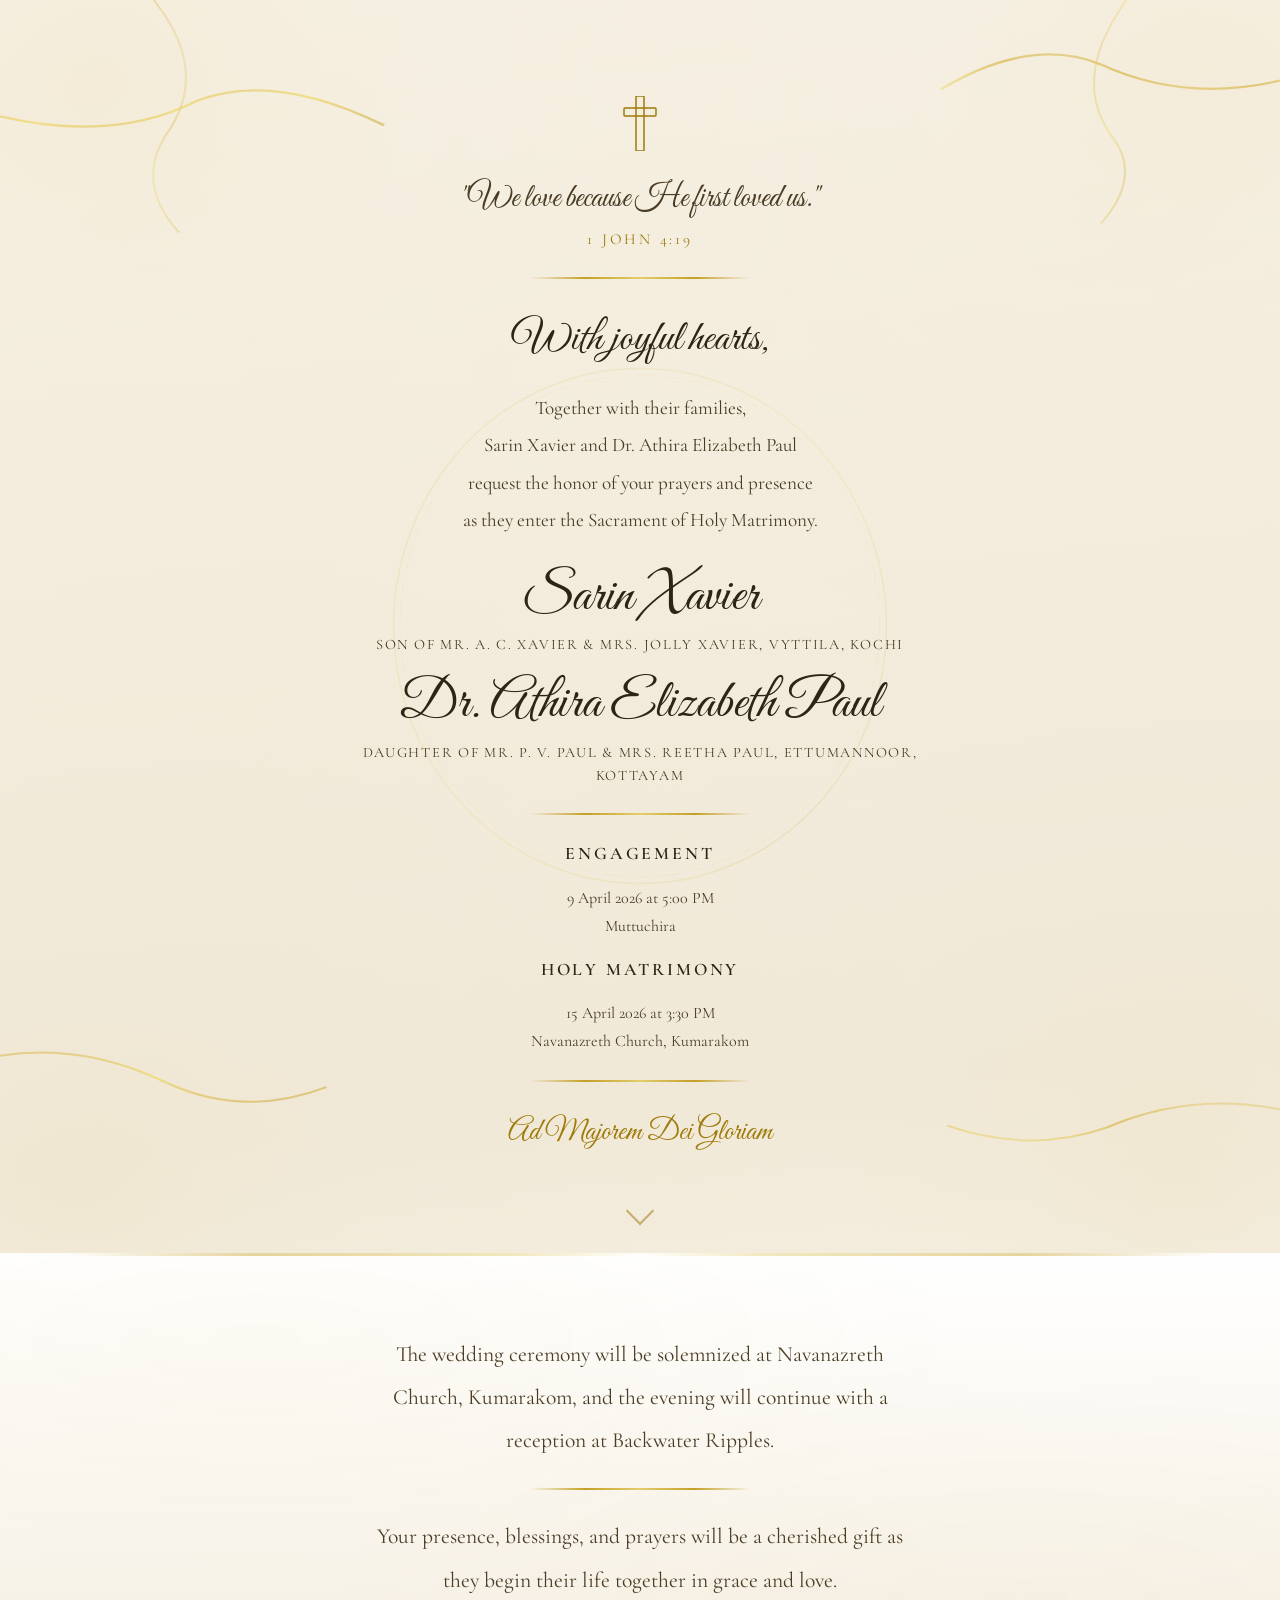
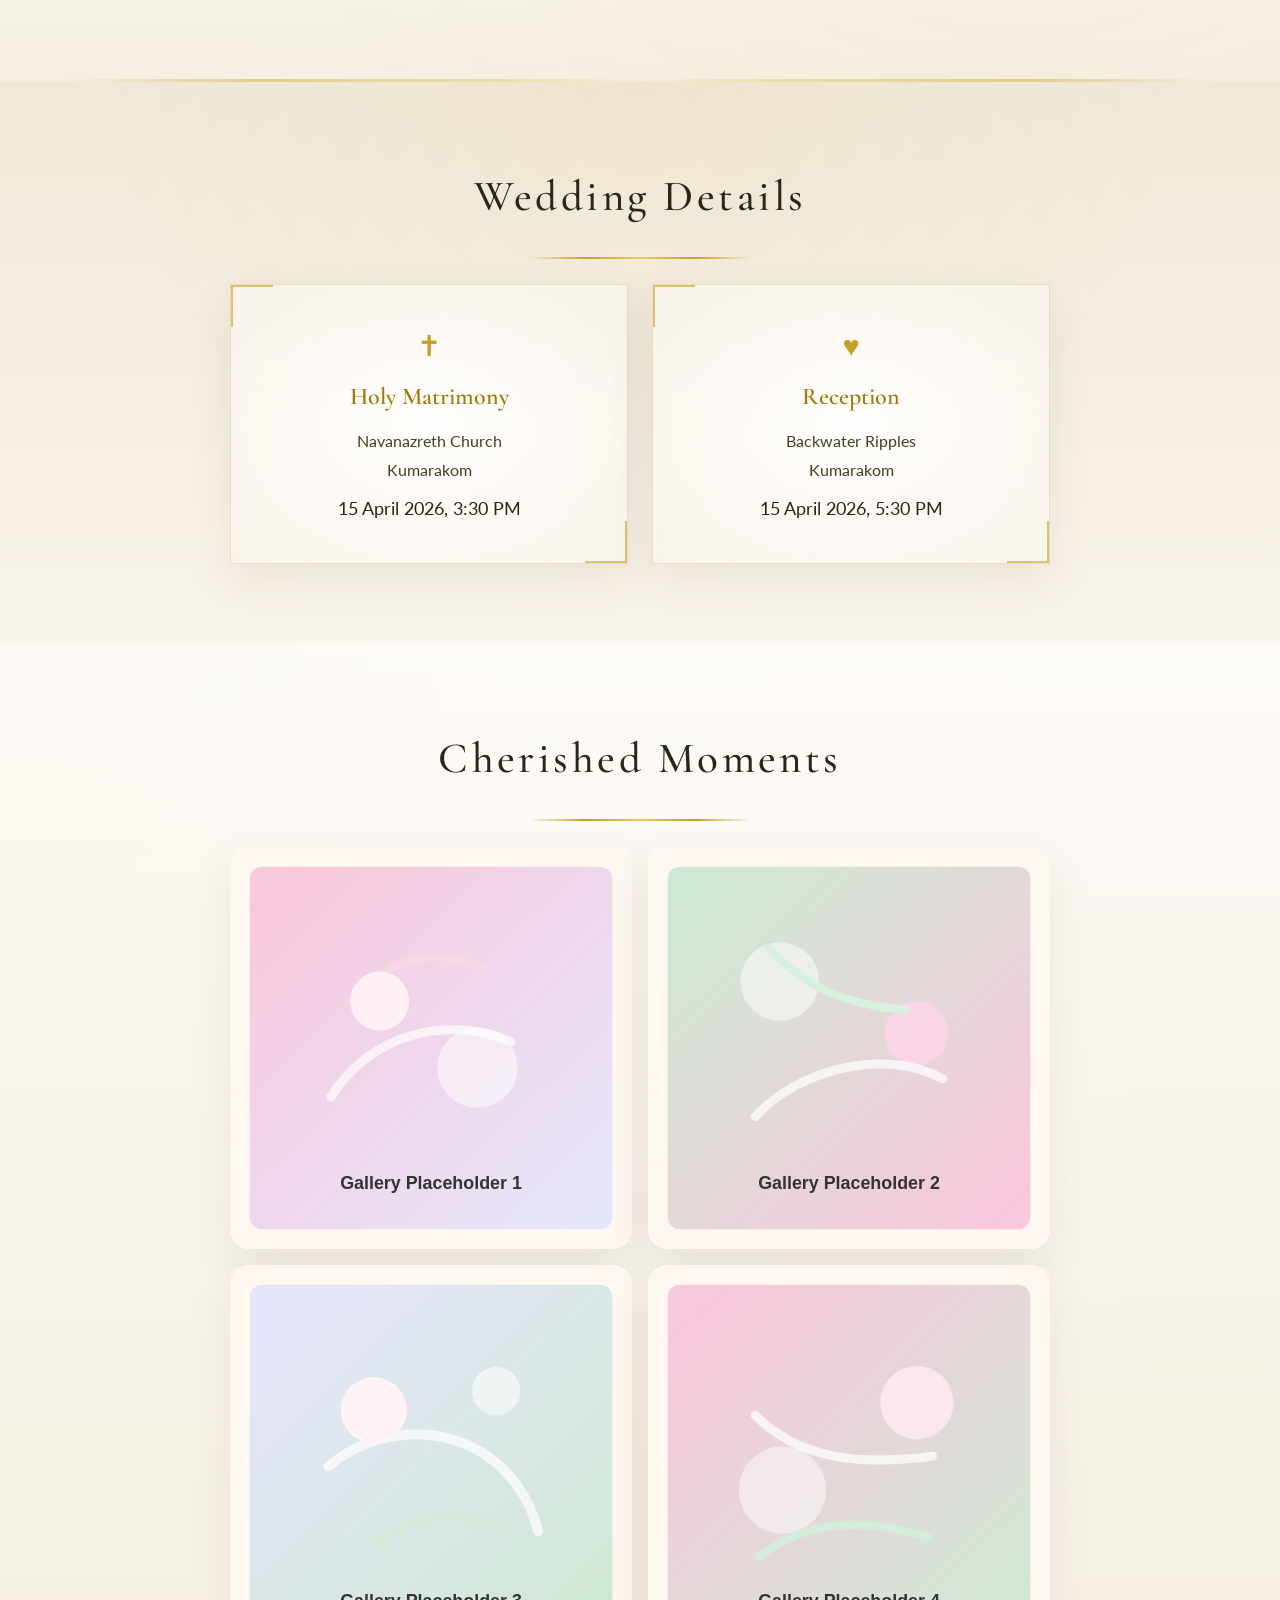
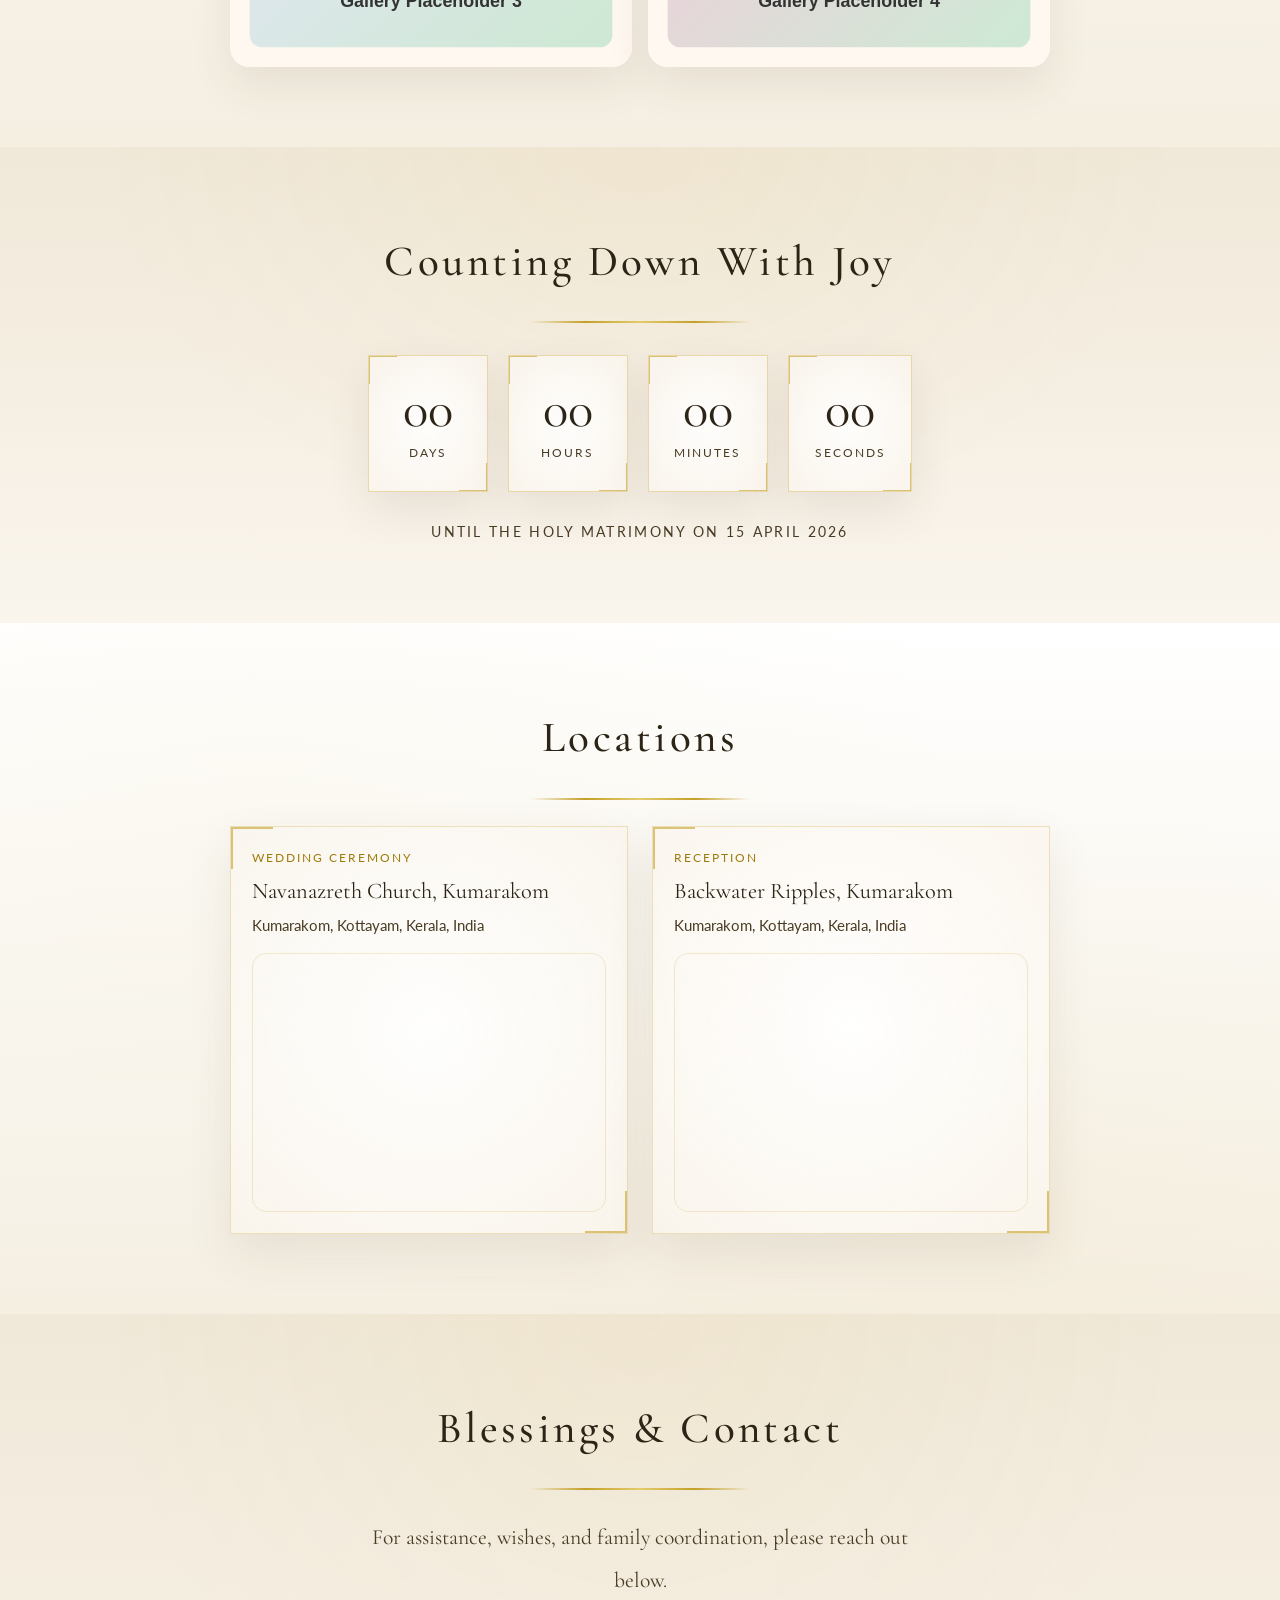
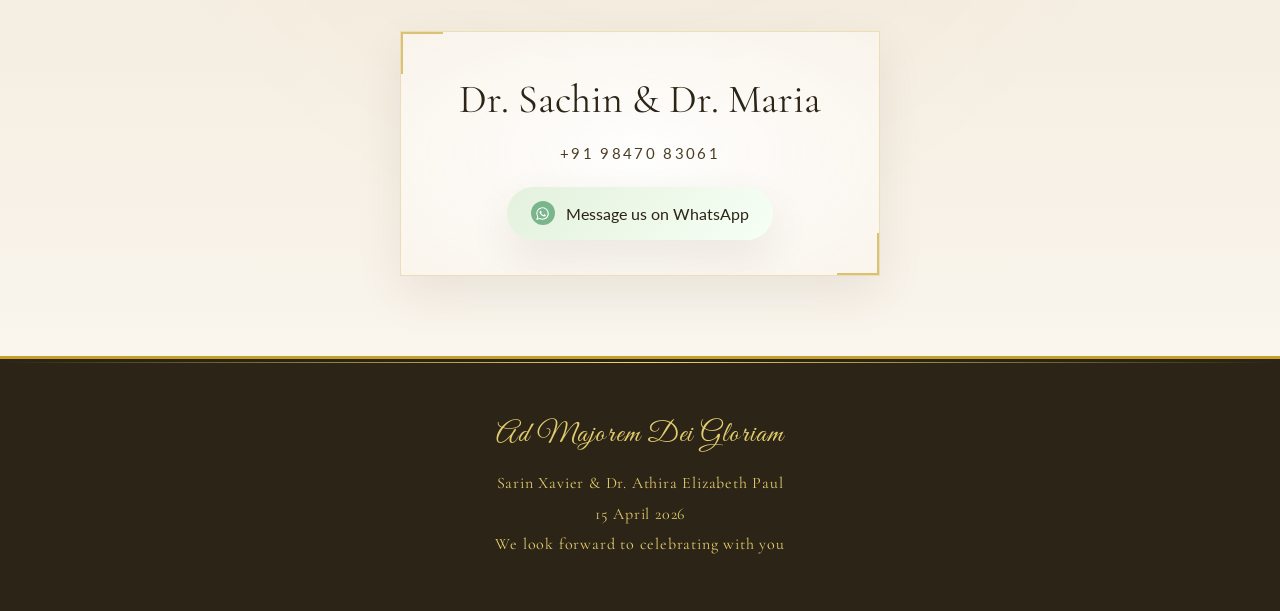
==== project/index.html @ f9cf4a7e "Refactor countdown functionality and remove scene transition logic - Updated countdown element refer" ====
<!DOCTYPE html>
<html lang="en">
  <head>
    <meta charset="UTF-8" />
    <meta name="viewport" content="width=device-width, initial-scale=1.0" />
    <meta
      name="description"
      content="Wedding invitation for Sarin Xavier and Dr. Athira Elizabeth Paul on 15 April 2026."
    />
    <title>Sarin & Athira | Wedding Invitation</title>
    <link rel="preconnect" href="https://fonts.googleapis.com" />
    <link rel="preconnect" href="https://fonts.gstatic.com" crossorigin />
    <link
      href="https://fonts.googleapis.com/css2?family=Cormorant+Garamond:wght@400;500;600;700&family=Great+Vibes&family=Lato:wght@300;400;700&display=swap"
      rel="stylesheet"
    />
    <link rel="stylesheet" href="styles.css" />
  </head>
  <body>
    <section class="hero">
      <div class="watercolor-patch top-left" aria-hidden="true"></div>
      <div class="watercolor-patch top-right" aria-hidden="true"></div>
      <div class="watercolor-patch bottom-left" aria-hidden="true"></div>
      <div class="watercolor-patch bottom-right" aria-hidden="true"></div>

      <div class="kintsugi-cracks" aria-hidden="true">
        <svg viewBox="0 0 1000 1400" preserveAspectRatio="none" xmlns="http://www.w3.org/2000/svg">
          <defs>
            <linearGradient id="goldGrad1" x1="0%" y1="0%" x2="100%" y2="100%">
              <stop offset="0%" stop-color="#d4af37" stop-opacity="0.55" />
              <stop offset="50%" stop-color="#f0d96b" stop-opacity="0.82" />
              <stop offset="100%" stop-color="#c5a028" stop-opacity="0.58" />
            </linearGradient>
            <linearGradient id="goldGrad2" x1="100%" y1="0%" x2="0%" y2="100%">
              <stop offset="0%" stop-color="#e2cc6e" stop-opacity="0.55" />
              <stop offset="50%" stop-color="#d4af37" stop-opacity="0.72" />
              <stop offset="100%" stop-color="#f0d96b" stop-opacity="0.54" />
            </linearGradient>
          </defs>
          <path
            class="shimmer-path"
            d="M 0 130 Q 90 160 155 112 Q 215 80 300 140"
            stroke="url(#goldGrad1)"
            stroke-width="2.5"
            fill="none"
          />
          <path
            d="M 1000 90 Q 925 115 860 72 Q 805 40 735 100"
            stroke="url(#goldGrad2)"
            stroke-width="2.5"
            fill="none"
          />
          <path
            class="shimmer-path"
            d="M 0 1180 Q 65 1165 130 1210 Q 190 1250 255 1215"
            stroke="url(#goldGrad1)"
            stroke-width="2.2"
            fill="none"
          />
          <path
            d="M 1000 1240 Q 930 1220 865 1260 Q 805 1290 740 1258"
            stroke="url(#goldGrad2)"
            stroke-width="2.2"
            fill="none"
          />
          <path
            d="M 120 0 Q 165 80 130 150 Q 105 205 140 260"
            stroke="url(#goldGrad2)"
            stroke-width="1.7"
            fill="none"
            opacity="0.55"
          />
          <path
            d="M 880 0 Q 835 90 870 155 Q 892 198 860 250"
            stroke="url(#goldGrad1)"
            stroke-width="1.7"
            fill="none"
            opacity="0.55"
          />
        </svg>
      </div>

      <div class="gold-wreath" aria-hidden="true">
        <svg viewBox="0 0 500 500" xmlns="http://www.w3.org/2000/svg">
          <defs>
            <linearGradient id="wreathGold" x1="0%" y1="0%" x2="100%" y2="100%">
              <stop offset="0%" stop-color="#d4af37" stop-opacity="0.8" />
              <stop offset="50%" stop-color="#f0d96b" stop-opacity="1" />
              <stop offset="100%" stop-color="#c5a028" stop-opacity="0.82" />
            </linearGradient>
          </defs>
          <ellipse cx="250" cy="250" rx="220" ry="230" stroke="url(#wreathGold)" stroke-width="1.5" fill="none" opacity="0.48" />
          <ellipse
            cx="250"
            cy="250"
            rx="214"
            ry="224"
            stroke="url(#wreathGold)"
            stroke-width="0.8"
            fill="none"
            opacity="0.3"
            stroke-dasharray="8 12 20 8"
          />
        </svg>
      </div>

      <div class="hero-content">
        <div class="cross-icon" aria-hidden="true">
          <svg viewBox="0 0 40 55" xmlns="http://www.w3.org/2000/svg">
            <rect x="16" y="0" width="8" height="55" rx="1" fill="none" stroke="currentColor" stroke-width="1.5" />
            <rect x="4" y="12" width="32" height="8" rx="1" fill="none" stroke="currentColor" stroke-width="1.5" />
          </svg>
        </div>

        <p class="verse">"We love because He first loved us."</p>
        <p class="verse-ref">1 John 4:19</p>

        <div class="hero-ornament"></div>

        <p class="salutation">With joyful hearts,</p>

        <p class="invite-text">
          Together with their families,<br />
          Sarin Xavier and Dr. Athira Elizabeth Paul<br />
          request the honor of your prayers and presence<br />
          as they enter the Sacrament of Holy Matrimony.
        </p>

        <div class="couple-section">
          <p class="couple-names">Sarin Xavier</p>
          <p class="couple-parents">Son of Mr. A. C. Xavier &amp; Mrs. Jolly Xavier, Vyttila, Kochi</p>
          <p class="couple-names">Dr. Athira Elizabeth Paul</p>
          <p class="couple-parents">Daughter of Mr. P. V. Paul &amp; Mrs. Reetha Paul, Ettumannoor, Kottayam</p>
        </div>

        <div class="hero-ornament"></div>

        <div class="event-details-inline">
          <p class="event-label">Engagement</p>
          <p class="event-info">9 April 2026 at 5:00 PM</p>
          <p class="event-info">Muttuchira</p>

          <p class="event-label">Holy Matrimony</p>
          <p class="event-info">15 April 2026 at 3:30 PM</p>
          <p class="event-info">Navanazreth Church, Kumarakom</p>
        </div>

        <div class="hero-ornament"></div>

        <p class="latin-phrase">Ad Majorem Dei Gloriam</p>
      </div>

      <div class="scroll-indicator" aria-hidden="true">
        <span></span>
      </div>
    </section>

    <section class="message">
      <div class="container">
        <p class="message-text">
          The wedding ceremony will be solemnized at Navanazreth Church, Kumarakom,
          and the evening will continue with a reception at Backwater Ripples.
        </p>
        <div class="section-divider"></div>
        <p class="message-text">
          Your presence, blessings, and prayers will be a cherished gift
          as they begin their life together in grace and love.
        </p>
      </div>
    </section>

    <section class="details">
      <div class="container">
        <h2 class="section-title">Wedding Details</h2>
        <div class="section-divider"></div>
        <div class="details-grid">
          <article class="detail-card">
            <div class="icon" aria-hidden="true">✝</div>
            <h3>Holy Matrimony</h3>
            <p>Navanazreth Church</p>
            <p>Kumarakom</p>
            <p class="time">15 April 2026, 3:30 PM</p>
          </article>
          <article class="detail-card">
            <div class="icon" aria-hidden="true">♥</div>
            <h3>Reception</h3>
            <p>Backwater Ripples</p>
            <p>Kumarakom</p>
            <p class="time">15 April 2026, 5:30 PM</p>
          </article>
        </div>
      </div>
    </section>

    <section class="gallery-section">
      <div class="container">
        <h2 class="section-title">Cherished Moments</h2>
        <div class="section-divider"></div>
        <div class="gallery-grid">
          <button type="button" class="gallery-item" data-full="images/gallery-1.svg" aria-label="Open gallery image 1">
            <img src="images/gallery-1.svg" alt="Decorative placeholder image for the couple gallery" loading="lazy" />
          </button>
          <button type="button" class="gallery-item" data-full="images/gallery-2.svg" aria-label="Open gallery image 2">
            <img src="images/gallery-2.svg" alt="Decorative placeholder image for the wedding gallery" loading="lazy" />
          </button>
          <button type="button" class="gallery-item" data-full="images/gallery-3.svg" aria-label="Open gallery image 3">
            <img src="images/gallery-3.svg" alt="Decorative placeholder image for engagement memories" loading="lazy" />
          </button>
          <button type="button" class="gallery-item" data-full="images/gallery-4.svg" aria-label="Open gallery image 4">
            <img src="images/gallery-4.svg" alt="Decorative placeholder image for celebration portraits" loading="lazy" />
          </button>
        </div>
      </div>
    </section>

    <section class="countdown-section">
      <div class="container">
        <h2 class="section-title">Counting Down With Joy</h2>
        <div class="section-divider"></div>
        <div class="countdown-wrapper" aria-live="polite">
          <div class="countdown-block">
            <div class="countdown-number" id="cd-days">00</div>
            <div class="countdown-label">Days</div>
          </div>
          <div class="countdown-block">
            <div class="countdown-number" id="cd-hours">00</div>
            <div class="countdown-label">Hours</div>
          </div>
          <div class="countdown-block">
            <div class="countdown-number" id="cd-minutes">00</div>
            <div class="countdown-label">Minutes</div>
          </div>
          <div class="countdown-block">
            <div class="countdown-number" id="cd-seconds">00</div>
            <div class="countdown-label">Seconds</div>
          </div>
        </div>
        <p class="countdown-event-label">Until the Holy Matrimony on 15 April 2026</p>
      </div>
    </section>

    <section class="location">
      <div class="container">
        <h2 class="section-title">Locations</h2>
        <div class="section-divider"></div>

        <div class="location-grid">
          <article class="location-card">
            <p class="location-kicker">Wedding Ceremony</p>
            <p class="location-venue">Navanazreth Church, Kumarakom</p>
            <p class="location-address">Kumarakom, Kottayam, Kerala, India</p>
            <div class="map-frame">
              <iframe
                title="Map showing Navanazreth Church, Kumarakom"
                src="https://www.google.com/maps?q=Navanazreth%20Church%2C%20Kumarakom&z=15&output=embed"
                loading="lazy"
                referrerpolicy="no-referrer-when-downgrade"
              ></iframe>
            </div>
          </article>

          <article class="location-card">
            <p class="location-kicker">Reception</p>
            <p class="location-venue">Backwater Ripples, Kumarakom</p>
            <p class="location-address">Kumarakom, Kottayam, Kerala, India</p>
            <div class="map-frame">
              <iframe
                title="Map showing Backwater Ripples, Kumarakom"
                src="https://www.google.com/maps?q=Backwater%20Ripples%2C%20Kumarakom&z=15&output=embed"
                loading="lazy"
                referrerpolicy="no-referrer-when-downgrade"
              ></iframe>
            </div>
          </article>
        </div>
      </div>
    </section>

    <section class="footer-message">
      <div class="container">
        <h2 class="section-title">Blessings &amp; Contact</h2>
        <div class="section-divider"></div>
        <p class="message-text footer-blessing">
          For assistance, wishes, and family coordination, please reach out below.
        </p>
        <div class="contact-panel">
          <p class="contact-name">Dr. Sachin &amp; Dr. Maria</p>
          <a class="contact-phone" href="tel:+919847083061">+91 98470 83061</a>
          <a class="button button-whatsapp" href="https://wa.me/919847083061" target="_blank" rel="noreferrer">
            <span class="whatsapp-icon" aria-hidden="true">
              <svg viewBox="0 0 24 24" role="img" aria-hidden="true">
                <path
                  d="M19.05 4.94A9.86 9.86 0 0 0 12.02 2C6.58 2 2.16 6.42 2.16 11.86c0 1.74.45 3.43 1.31 4.93L2 22l5.38-1.41a9.82 9.82 0 0 0 4.64 1.18h.01c5.44 0 9.86-4.42 9.86-9.86a9.8 9.8 0 0 0-2.84-6.97Zm-7.03 15.15h-.01a8.12 8.12 0 0 1-4.14-1.14l-.3-.18-3.19.84.85-3.11-.2-.32a8.11 8.11 0 0 1-1.26-4.32c0-4.49 3.65-8.14 8.14-8.14 2.17 0 4.21.84 5.74 2.39a8.07 8.07 0 0 1 2.38 5.76c0 4.48-3.66 8.13-8.13 8.13Zm4.46-6.1c-.24-.12-1.43-.7-1.65-.78-.22-.08-.38-.12-.54.12-.16.24-.62.78-.77.94-.14.16-.28.18-.52.06-.24-.12-1.01-.37-1.92-1.19-.71-.63-1.19-1.41-1.33-1.65-.14-.24-.02-.37.1-.49.1-.1.24-.28.36-.42.12-.14.16-.24.24-.4.08-.16.04-.3-.02-.42-.06-.12-.54-1.31-.74-1.8-.2-.47-.4-.41-.54-.42h-.46c-.16 0-.42.06-.64.3-.22.24-.84.82-.84 2s.86 2.31.98 2.47c.12.16 1.68 2.56 4.07 3.59.57.25 1.02.4 1.37.51.57.18 1.09.15 1.5.09.46-.07 1.43-.58 1.63-1.14.2-.56.2-1.04.14-1.14-.06-.1-.22-.16-.46-.28Z"
                  fill="currentColor"
                ></path>
              </svg>
            </span>
            Message us on WhatsApp
          </a>
        </div>
      </div>
    </section>

    <footer>
      <p class="latin">Ad Majorem Dei Gloriam</p>
      <p>Sarin Xavier &amp; Dr. Athira Elizabeth Paul</p>
      <p>15 April 2026</p>
      <p>We look forward to celebrating with you</p>
    </footer>

    <div class="lightbox" id="lightbox" aria-hidden="true" aria-modal="true" role="dialog" aria-label="Photo gallery lightbox">
      <button type="button" class="lightbox-close" id="lightboxClose" aria-label="Close gallery">&times;</button>
      <img class="lightbox-image" id="lightboxImage" src="" alt="" />
    </div>

    <script src="script.js"></script>
  </body>
</html>
---- project/styles.css ----
:root {
  --gold: #c5a028;
  --gold-light: #e2cc6e;
  --gold-bright: #d4af37;
  --gold-dark: #9e7b0a;
  --gold-shimmer: #f0d96b;
  --cream: #faf5ed;
  --cream-dark: #f0e8d8;
  --parchment: #f5efe2;
  --parchment-deep: #ece0c7;
  --dark: #2c2416;
  --dark-brown: #4a3c24;
  --surface: rgba(255, 251, 244, 0.74);
  --shadow: 0 28px 70px rgba(74, 60, 36, 0.12);
  --shadow-card: 0 18px 44px rgba(74, 60, 36, 0.09);
  --radius-lg: 28px;
  --radius-md: 20px;
  --container: 820px;
}

*,
*::before,
*::after {
  box-sizing: border-box;
}

html {
  scroll-behavior: smooth;
}

body {
  margin: 0;
  font-family: "Lato", sans-serif;
  line-height: 1.6;
  color: var(--dark);
  background:
    radial-gradient(ellipse at top left, rgba(212, 175, 55, 0.06), transparent 40%),
    radial-gradient(ellipse at bottom right, rgba(212, 175, 55, 0.05), transparent 40%),
    linear-gradient(180deg, #fbf7f0 0%, var(--cream) 18%, var(--parchment) 100%);
}

body.lightbox-open {
  overflow: hidden;
}

a,
button {
  color: inherit;
}

a {
  text-decoration: none;
}

button,
input,
textarea,
select {
  font: inherit;
}

button {
  padding: 0;
  border: 0;
  background: none;
  cursor: pointer;
}

img {
  display: block;
  max-width: 100%;
}

h1,
h2,
h3,
h4,
.section-title,
.countdown-number,
.location-venue,
.contact-name,
footer p {
  font-family: "Cormorant Garamond", serif;
}

.verse,
.salutation,
.couple-names,
.latin,
.latin-phrase {
  font-family: "Great Vibes", cursive;
}

.container {
  width: min(calc(100% - 2rem), var(--container));
  margin: 0 auto;
}

section {
  position: relative;
  padding: 5rem 0;
}

.hero {
  min-height: 100vh;
  display: flex;
  align-items: center;
  justify-content: center;
  overflow: hidden;
  padding: 3rem 1.25rem;
  background:
    linear-gradient(rgba(245, 239, 226, 0.58), rgba(245, 239, 226, 0.58)),
    radial-gradient(ellipse at 15% 10%, rgba(212, 175, 55, 0.06) 0%, transparent 50%),
    radial-gradient(ellipse at 85% 15%, rgba(212, 175, 55, 0.05) 0%, transparent 45%),
    radial-gradient(ellipse at 10% 90%, rgba(212, 175, 55, 0.07) 0%, transparent 50%),
    radial-gradient(ellipse at 90% 85%, rgba(212, 175, 55, 0.06) 0%, transparent 45%),
    linear-gradient(175deg, #faf5ed 0%, #f5efe2 30%, #f0e8d8 60%, #ede3d1 85%, #f5efe2 100%);
}

.hero::before {
  content: "";
  position: absolute;
  inset: 0;
  background:
    repeating-linear-gradient(
      0deg,
      transparent,
      transparent 2px,
      rgba(200, 185, 155, 0.015) 2px,
      rgba(200, 185, 155, 0.015) 4px
    ),
    repeating-linear-gradient(
      90deg,
      transparent,
      transparent 2px,
      rgba(200, 185, 155, 0.012) 2px,
      rgba(200, 185, 155, 0.012) 4px
    );
  pointer-events: none;
}

.kintsugi-cracks,
.gold-wreath,
.watercolor-patch {
  pointer-events: none;
}

.kintsugi-cracks {
  position: absolute;
  inset: 0;
  opacity: 0.85;
}

.kintsugi-cracks svg,
.gold-wreath svg {
  width: 100%;
  height: 100%;
}

.gold-wreath {
  position: absolute;
  inset: 50% auto auto 50%;
  width: min(88vw, 560px);
  height: min(88vw, 560px);
  transform: translate(-50%, -50%);
  opacity: 0.36;
}

.watercolor-patch {
  position: absolute;
  z-index: 0;
  opacity: 0.18;
}

.watercolor-patch.top-left {
  top: -4%;
  left: -5%;
  width: 40%;
  height: 35%;
  background: radial-gradient(ellipse at 30% 30%, rgba(212, 175, 55, 0.3) 0%, rgba(226, 204, 110, 0.15) 30%, transparent 65%);
}

.watercolor-patch.top-right {
  top: -4%;
  right: -5%;
  width: 36%;
  height: 32%;
  background: radial-gradient(ellipse at 70% 30%, rgba(212, 175, 55, 0.25) 0%, rgba(226, 204, 110, 0.1) 35%, transparent 60%);
}

.watercolor-patch.bottom-left {
  bottom: -4%;
  left: -4%;
  width: 34%;
  height: 28%;
  background: radial-gradient(ellipse at 30% 70%, rgba(212, 175, 55, 0.25) 0%, rgba(226, 204, 110, 0.12) 30%, transparent 65%);
}

.watercolor-patch.bottom-right {
  bottom: -4%;
  right: -4%;
  width: 40%;
  height: 34%;
  background: radial-gradient(ellipse at 70% 70%, rgba(212, 175, 55, 0.3) 0%, rgba(226, 204, 110, 0.15) 30%, transparent 65%);
}

.hero-content {
  position: relative;
  z-index: 1;
  max-width: 720px;
  padding: clamp(1.5rem, 4vw, 3rem);
  text-align: center;
}

.cross-icon {
  display: flex;
  justify-content: center;
  margin-bottom: 1.5rem;
  color: var(--gold-dark);
}

.cross-icon svg {
  width: 40px;
  height: 55px;
}

.verse {
  font-size: clamp(1.5rem, 4vw, 2rem);
  line-height: 1.5;
  color: var(--dark-brown);
  margin: 0 0 0.25rem;
}

.verse-ref {
  margin: 0 0 1.5rem;
  font-family: "Cormorant Garamond", serif;
  font-size: 0.95rem;
  letter-spacing: 0.18em;
  text-transform: uppercase;
  color: var(--gold-dark);
}

.hero-ornament,
.section-divider {
  width: min(220px, 70vw);
  height: 2px;
  margin: 1.6rem auto;
  background: linear-gradient(90deg, transparent, var(--gold), var(--gold-light), var(--gold), transparent);
}

.salutation {
  margin: 0 0 1rem;
  font-size: clamp(2rem, 5vw, 2.7rem);
  color: var(--dark);
}

.invite-text,
.message-text,
.detail-card p,
.location-address,
.countdown-event-label,
.contact-phone {
  color: var(--dark-brown);
}

.invite-text {
  margin: 0 auto;
  max-width: 38rem;
  font-family: "Cormorant Garamond", serif;
  font-size: clamp(1.05rem, 2vw, 1.2rem);
  line-height: 1.95;
}

.couple-section {
  margin: 1.6rem 0;
}

.couple-names {
  margin: 0.2rem 0;
  font-size: clamp(2.2rem, 7vw, 3.4rem);
  line-height: 1.2;
  color: var(--dark);
}

.couple-parents {
  margin: 0 0 1rem;
  font-family: "Cormorant Garamond", serif;
  font-size: 0.9rem;
  letter-spacing: 0.12em;
  text-transform: uppercase;
  color: var(--dark-brown);
}

.event-details-inline {
  margin: 1.5rem 0;
}

.event-label,
.countdown-label,
.countdown-event-label,
.location-kicker,
.contact-phone {
  letter-spacing: 0.16em;
  text-transform: uppercase;
}

.event-label {
  margin-top: 1rem;
  font-family: "Cormorant Garamond", serif;
  font-size: 1.1rem;
  font-weight: 600;
  color: var(--dark);
}

.event-info {
  margin: 0.15rem 0;
  font-family: "Cormorant Garamond", serif;
  font-size: 1rem;
  color: var(--dark-brown);
}

.latin-phrase {
  margin: 1rem 0 0;
  font-size: 1.9rem;
  color: var(--gold-dark);
}

.scroll-indicator {
  position: absolute;
  bottom: 2rem;
  left: 50%;
  transform: translateX(-50%);
  animation: bounce 2s infinite;
}

.scroll-indicator span {
  display: block;
  width: 20px;
  height: 20px;
  border-right: 2px solid var(--gold-dark);
  border-bottom: 2px solid var(--gold-dark);
  transform: rotate(45deg);
  opacity: 0.55;
}

.message,
.location {
  background:
    radial-gradient(ellipse at 20% 20%, rgba(212, 175, 55, 0.03) 0%, transparent 50%),
    radial-gradient(ellipse at 80% 80%, rgba(212, 175, 55, 0.03) 0%, transparent 50%),
    linear-gradient(180deg, #fff 0%, var(--parchment) 100%);
}

.message::before,
.message::after {
  content: "";
  position: absolute;
  left: 0;
  right: 0;
  height: 3px;
  opacity: 0.45;
  background: linear-gradient(90deg, transparent 5%, var(--gold) 20%, var(--gold-light) 40%, transparent 50%, var(--gold-light) 60%, var(--gold) 80%, transparent 95%);
}

.message::before {
  top: 0;
}

.message::after {
  bottom: 0;
}

.section-title {
  margin: 0 0 1rem;
  font-size: clamp(2rem, 5vw, 2.7rem);
  font-weight: 500;
  letter-spacing: 0.08em;
  text-align: center;
  color: var(--dark);
}

.message-text {
  max-width: 35rem;
  margin: 0 auto;
  text-align: center;
  font-family: "Cormorant Garamond", serif;
  font-size: clamp(1.15rem, 2.2vw, 1.35rem);
  line-height: 2;
}

.details,
.countdown-section,
.footer-message {
  background:
    radial-gradient(ellipse at 50% 0%, rgba(212, 175, 55, 0.05) 0%, transparent 60%),
    linear-gradient(180deg, var(--cream-dark) 0%, var(--cream) 100%);
}

.details-grid,
.location-grid {
  display: grid;
  gap: 1.5rem;
}

.details-grid {
  grid-template-columns: repeat(2, minmax(0, 1fr));
}

.detail-card,
.location-card,
.contact-panel {
  position: relative;
  overflow: hidden;
  background: radial-gradient(ellipse at 50% 50%, rgba(255, 255, 255, 0.92) 0%, rgba(250, 245, 237, 0.82) 100%);
  border: 1px solid rgba(197, 160, 40, 0.28);
  box-shadow: var(--shadow-card);
}

.detail-card {
  padding: 2.3rem 1.5rem;
  text-align: center;
}

.detail-card::before,
.detail-card::after,
.location-card::before,
.location-card::after,
.contact-panel::before,
.contact-panel::after {
  content: "";
  position: absolute;
  width: 42px;
  height: 42px;
  opacity: 0.6;
}

.detail-card::before,
.location-card::before,
.contact-panel::before {
  top: 0;
  left: 0;
  border-top: 2px solid var(--gold);
  border-left: 2px solid var(--gold);
}

.detail-card::after,
.location-card::after,
.contact-panel::after {
  right: 0;
  bottom: 0;
  border-right: 2px solid var(--gold);
  border-bottom: 2px solid var(--gold);
}

.icon {
  margin-bottom: 0.6rem;
  font-size: 1.8rem;
  color: var(--gold);
}

.detail-card h3 {
  margin: 0 0 0.75rem;
  font-size: 1.5rem;
  font-weight: 600;
  color: var(--gold-dark);
}

.detail-card p {
  margin: 0.2rem 0;
  font-size: 1rem;
}

.detail-card .time {
  margin-top: 0.8rem;
  font-size: 1.1rem;
  color: var(--dark);
}

.gallery-section {
  background:
    linear-gradient(180deg, rgba(255, 255, 255, 0.65), rgba(245, 239, 226, 0.9)),
    radial-gradient(circle at top left, rgba(212, 175, 55, 0.04), transparent 28%);
}

.gallery-grid {
  display: grid;
  grid-template-columns: repeat(2, minmax(0, 1fr));
  gap: 1rem;
}

.gallery-item {
  overflow: hidden;
  border-radius: var(--radius-md);
  box-shadow: var(--shadow-card);
  background: #fff;
}

.gallery-item img {
  width: 100%;
  aspect-ratio: 1 / 1;
  object-fit: cover;
  transition: transform 380ms ease, filter 380ms ease;
}

.gallery-item:hover img,
.gallery-item:focus-visible img {
  transform: scale(1.04);
  filter: saturate(1.05);
}

.countdown-wrapper {
  display: flex;
  justify-content: center;
  gap: 1.25rem;
  flex-wrap: wrap;
  margin-top: 2rem;
}

.countdown-block {
  min-width: 120px;
  padding: 1.7rem 1.6rem;
  background: radial-gradient(ellipse at 50% 50%, rgba(255, 255, 255, 0.92) 0%, rgba(250, 245, 237, 0.82) 100%);
  border: 1px solid rgba(197, 160, 40, 0.35);
  position: relative;
  overflow: hidden;
  text-align: center;
  box-shadow: var(--shadow-card);
}

.countdown-block::before,
.countdown-block::after {
  content: "";
  position: absolute;
  width: 28px;
  height: 28px;
  opacity: 0.6;
}

.countdown-block::before {
  top: 0;
  left: 0;
  border-top: 1.5px solid var(--gold);
  border-left: 1.5px solid var(--gold);
}

.countdown-block::after {
  right: 0;
  bottom: 0;
  border-right: 1.5px solid var(--gold);
  border-bottom: 1.5px solid var(--gold);
}

.countdown-number {
  font-size: clamp(2.5rem, 5vw, 3.3rem);
  line-height: 1;
  color: var(--dark);
}

.countdown-label {
  margin-top: 0.45rem;
  font-size: 0.78rem;
  color: var(--dark-brown);
}

.countdown-event-label {
  margin: 1.8rem 0 0;
  text-align: center;
  font-size: 0.9rem;
}

.location-grid {
  grid-template-columns: repeat(2, minmax(0, 1fr));
}

.location-card {
  padding: 1.3rem;
}

.location-kicker {
  margin: 0 0 0.35rem;
  font-size: 0.78rem;
  color: var(--gold-dark);
}

.location-venue {
  margin: 0 0 0.25rem;
  font-size: 1.4rem;
  color: var(--dark);
}

.location-address {
  margin: 0 0 1rem;
  font-size: 0.95rem;
}

.map-frame {
  overflow: hidden;
  border-radius: 14px;
  border: 1px solid rgba(197, 160, 40, 0.2);
}

.map-frame iframe {
  width: 100%;
  min-height: 250px;
  border: 0;
}

.footer-message {
  text-align: center;
}

.footer-blessing {
  margin-bottom: 1.8rem;
}

.contact-panel {
  max-width: 30rem;
  margin: 0 auto;
  padding: 2.2rem 1.5rem;
}

.contact-name {
  margin: 0;
  font-size: clamp(1.9rem, 4vw, 2.5rem);
  color: var(--dark);
}

.contact-phone {
  display: inline-block;
  margin-top: 0.65rem;
  font-size: 0.92rem;
}

.button {
  display: inline-flex;
  align-items: center;
  justify-content: center;
  gap: 0.7rem;
  min-height: 3.25rem;
  padding: 0.85rem 1.5rem;
  margin-top: 1.35rem;
  border-radius: 999px;
  transition: transform 220ms ease, box-shadow 220ms ease;
}

.button:hover,
.button:focus-visible {
  transform: translateY(-2px);
}

.button-whatsapp {
  background: linear-gradient(135deg, #e3f1dd, #f7fff5);
  box-shadow: var(--shadow-card);
}

.whatsapp-icon {
  display: inline-grid;
  width: 1.5rem;
  height: 1.5rem;
  place-items: center;
  border-radius: 50%;
  color: #fff;
  background: #7ab68b;
}

.whatsapp-icon svg {
  width: 0.95rem;
  height: 0.95rem;
}

footer {
  position: relative;
  padding: 3rem 1.25rem;
  text-align: center;
  background: var(--dark);
  color: var(--gold-light);
  border-top: 3px solid var(--gold);
}

footer::before {
  content: "";
  position: absolute;
  top: 3px;
  left: 0;
  right: 0;
  height: 1px;
  background: linear-gradient(90deg, transparent, var(--gold-shimmer), transparent);
}

footer p {
  margin: 0.3rem 0;
  font-size: 1rem;
  letter-spacing: 0.05em;
}

.latin {
  margin-bottom: 0.85rem;
  font-size: 1.8rem;
}

.lightbox {
  position: fixed;
  inset: 0;
  z-index: 30;
  display: grid;
  place-items: center;
  padding: 1.5rem;
  background: rgba(35, 30, 33, 0.78);
  opacity: 0;
  visibility: hidden;
  transition: opacity 220ms ease, visibility 220ms ease;
}

.lightbox.is-open {
  opacity: 1;
  visibility: visible;
}

.lightbox-image {
  max-width: min(92vw, 60rem);
  max-height: 82vh;
  border-radius: 18px;
  box-shadow: 0 22px 48px rgba(0, 0, 0, 0.22);
}

.lightbox-close {
  position: absolute;
  top: 1rem;
  right: 1rem;
  width: 2.75rem;
  height: 2.75rem;
  display: grid;
  place-items: center;
  border-radius: 999px;
  font-size: 1.8rem;
  color: #fff;
  background: rgba(255, 255, 255, 0.12);
}

.shimmer-path {
  animation: goldShimmer 4s ease-in-out infinite;
}

.shimmer-path:nth-child(even) {
  animation-delay: 2s;
}

@keyframes goldShimmer {
  0%,
  100% {
    opacity: 0.35;
  }

  50% {
    opacity: 0.7;
  }
}

@keyframes bounce {
  0%,
  20%,
  50%,
  80%,
  100% {
    transform: translateX(-50%) translateY(0);
  }

  40% {
    transform: translateX(-50%) translateY(-10px);
  }

  60% {
    transform: translateX(-50%) translateY(-5px);
  }
}

@media (max-width: 767px) {
  section {
    padding: 4rem 0;
  }

  .hero {
    padding-top: 4rem;
    padding-bottom: 4rem;
    min-height: auto;
  }

  .details-grid,
  .location-grid,
  .gallery-grid {
    grid-template-columns: 1fr;
  }

  .countdown-wrapper {
    gap: 0.8rem;
  }

  .countdown-block {
    min-width: calc(50% - 0.8rem);
    padding: 1.4rem 1rem;
  }

  .map-frame iframe {
    min-height: 220px;
  }

  .contact-panel {
    padding: 1.8rem 1.15rem;
  }
}
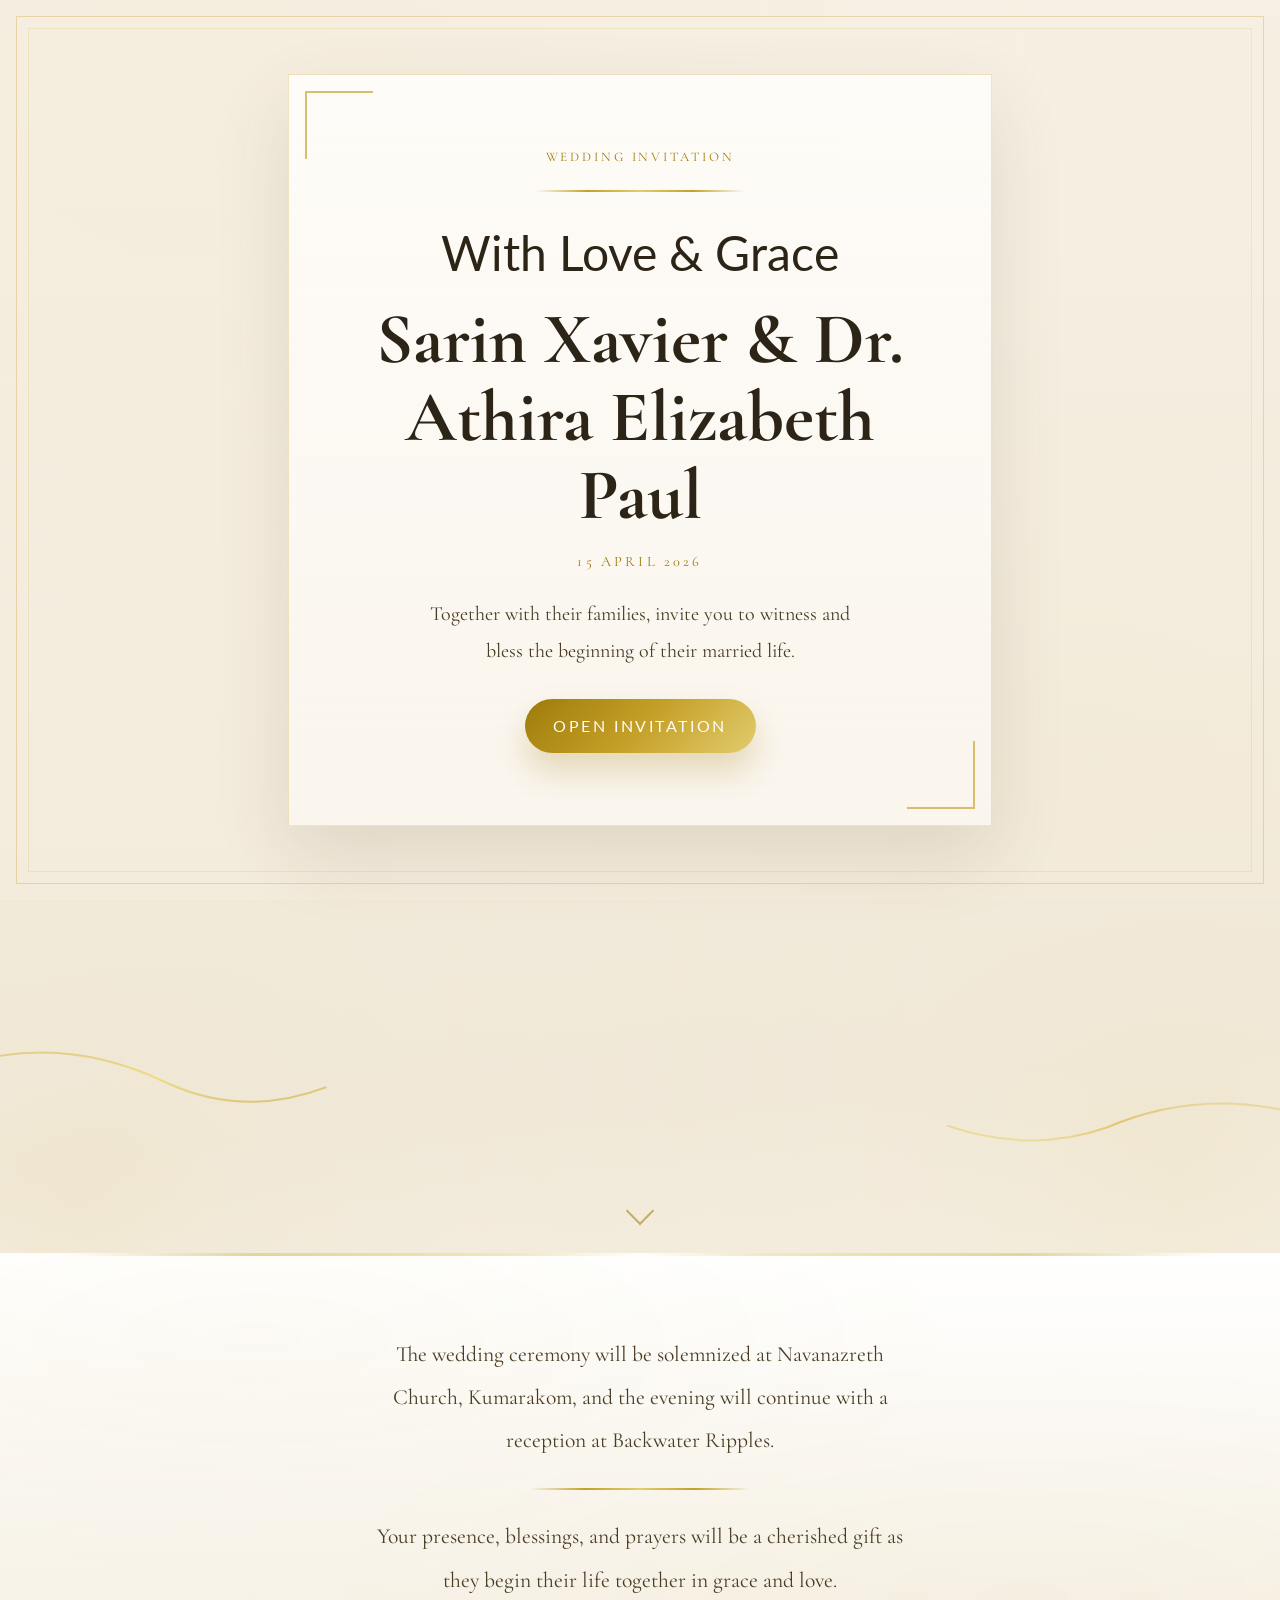
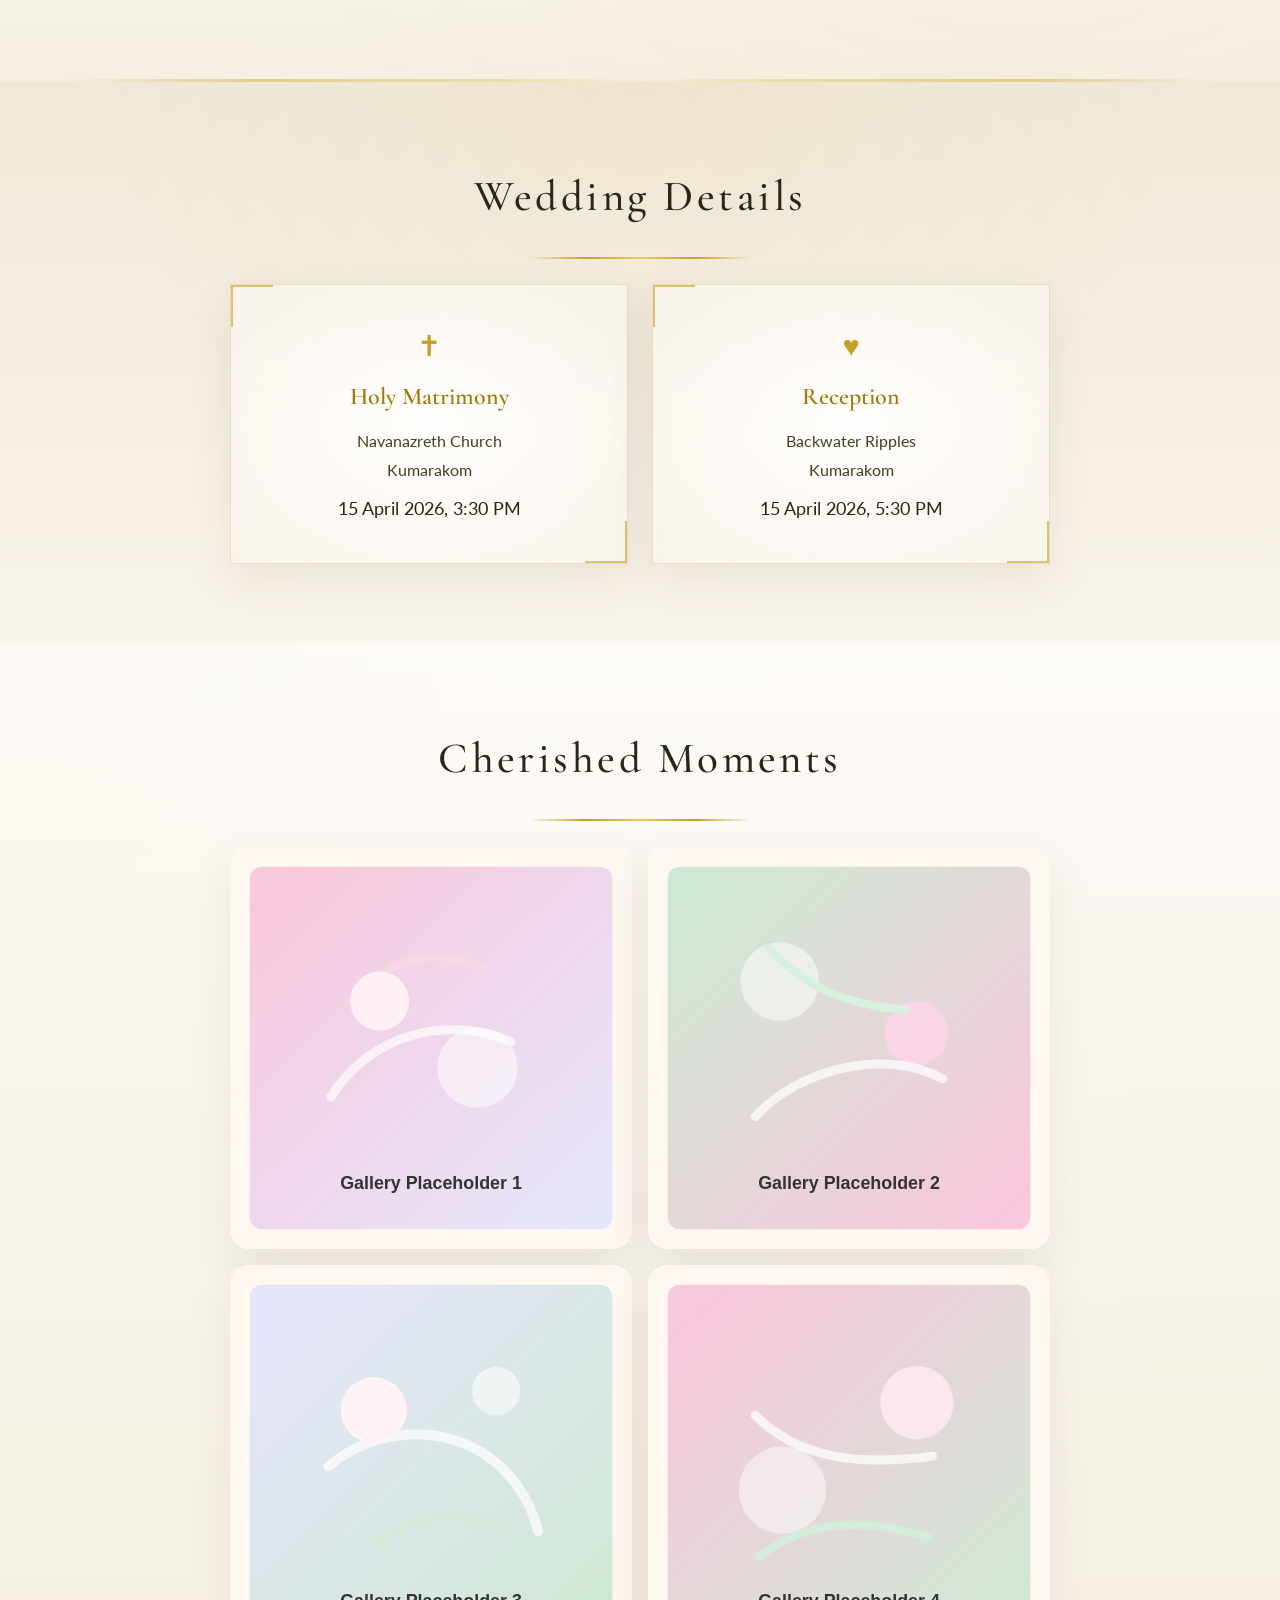
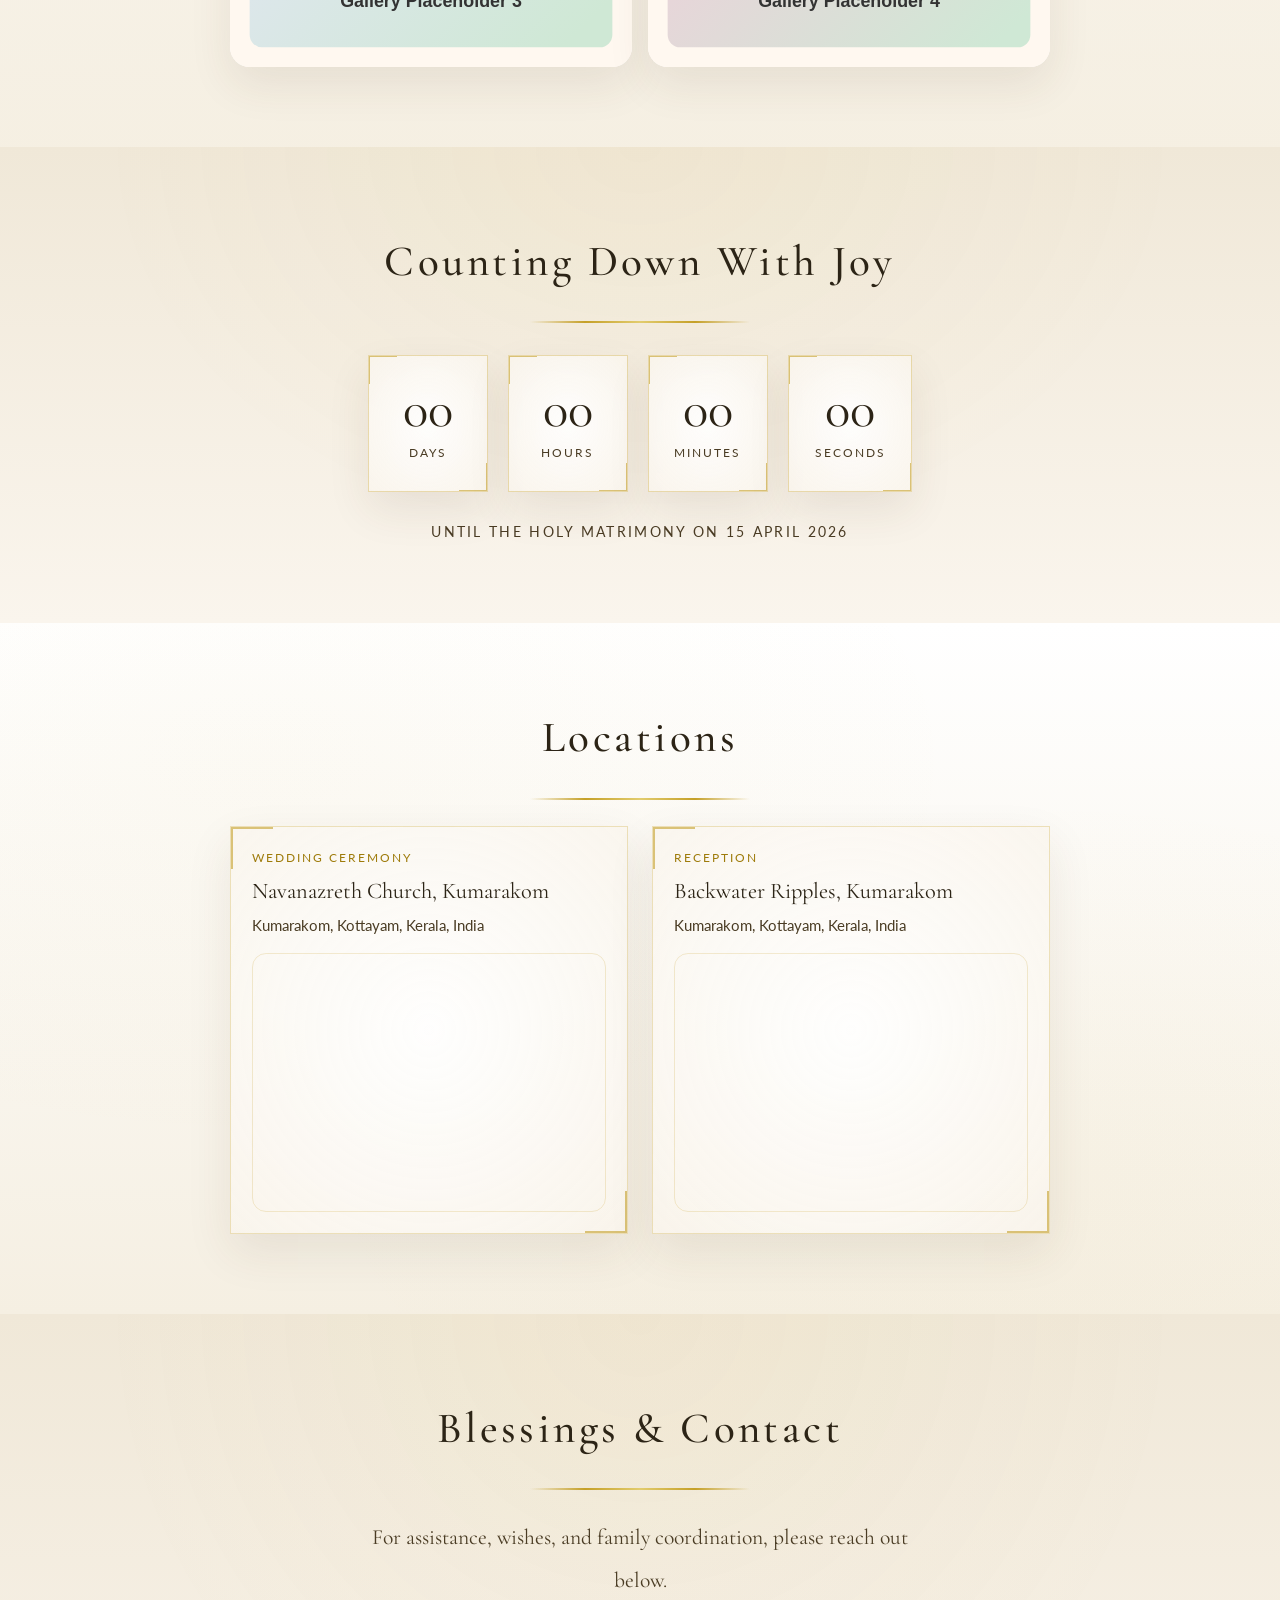
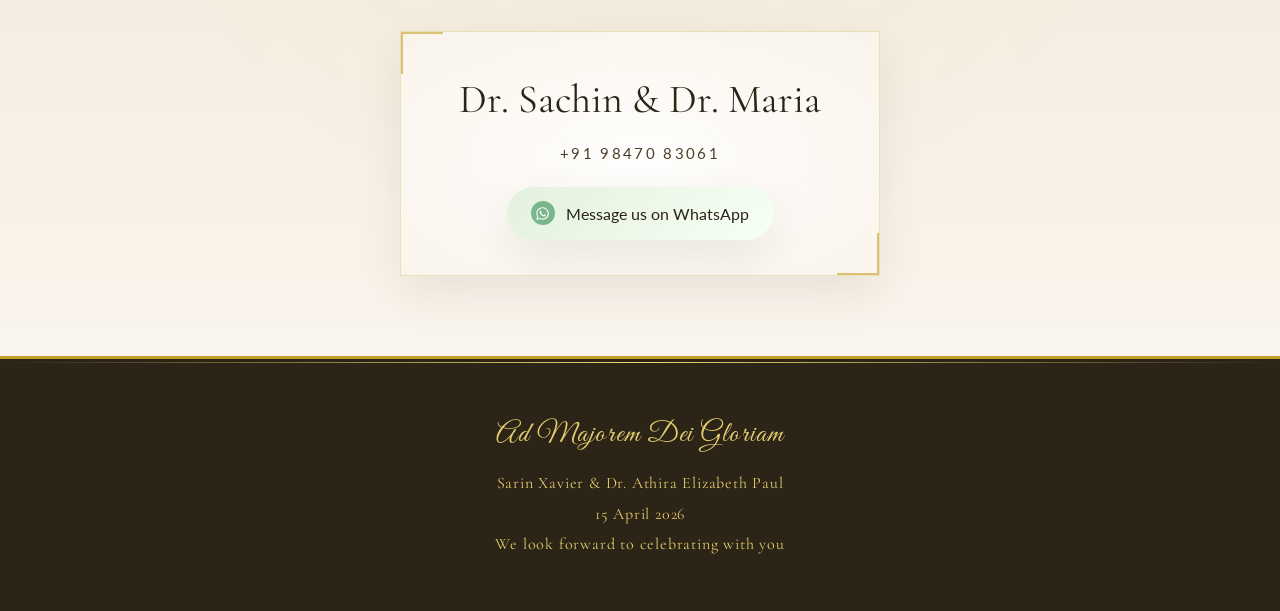
==== commit ad0169fe: "Add invitation prelude and reveal animations for wedding invitation" ====
--- a/project/index.html
+++ b/project/index.html
@@ -16,7 +16,24 @@
     />
     <link rel="stylesheet" href="styles.css" />
   </head>
-  <body>
+  <body class="has-prelude">
+    <div class="invitation-prelude" id="invitationPrelude" role="dialog" aria-modal="true" aria-labelledby="preludeTitle">
+      <div class="invitation-prelude-card">
+        <p class="prelude-kicker">Wedding Invitation</p>
+        <div class="prelude-ornament" aria-hidden="true"></div>
+        <p class="prelude-script">With Love &amp; Grace</p>
+        <h1 class="prelude-title" id="preludeTitle">Sarin Xavier &amp; Dr. Athira Elizabeth Paul</h1>
+        <p class="prelude-date">15 April 2026</p>
+        <p class="prelude-copy">
+          Together with their families, invite you to witness and bless
+          the beginning of their married life.
+        </p>
+        <button type="button" class="prelude-button" id="openInvitation">
+          Open Invitation
+        </button>
+      </div>
+    </div>
+
     <section class="hero">
       <div class="watercolor-patch top-left" aria-hidden="true"></div>
       <div class="watercolor-patch top-right" aria-hidden="true"></div>
@@ -104,38 +121,38 @@
         </svg>
       </div>
 
-      <div class="hero-content">
-        <div class="cross-icon" aria-hidden="true">
+      <div class="hero-content reveal-sequence">
+        <div class="cross-icon reveal-item" aria-hidden="true">
           <svg viewBox="0 0 40 55" xmlns="http://www.w3.org/2000/svg">
             <rect x="16" y="0" width="8" height="55" rx="1" fill="none" stroke="currentColor" stroke-width="1.5" />
             <rect x="4" y="12" width="32" height="8" rx="1" fill="none" stroke="currentColor" stroke-width="1.5" />
           </svg>
         </div>
 
-        <p class="verse">"We love because He first loved us."</p>
-        <p class="verse-ref">1 John 4:19</p>
-
-        <div class="hero-ornament"></div>
-
-        <p class="salutation">With joyful hearts,</p>
-
-        <p class="invite-text">
+        <p class="verse reveal-item">"We love because He first loved us."</p>
+        <p class="verse-ref reveal-item">1 John 4:19</p>
+
+        <div class="hero-ornament reveal-item"></div>
+
+        <p class="salutation reveal-item">With joyful hearts,</p>
+
+        <p class="invite-text reveal-item">
           Together with their families,<br />
           Sarin Xavier and Dr. Athira Elizabeth Paul<br />
           request the honor of your prayers and presence<br />
           as they enter the Sacrament of Holy Matrimony.
         </p>
 
-        <div class="couple-section">
+        <div class="couple-section reveal-item">
           <p class="couple-names">Sarin Xavier</p>
           <p class="couple-parents">Son of Mr. A. C. Xavier &amp; Mrs. Jolly Xavier, Vyttila, Kochi</p>
           <p class="couple-names">Dr. Athira Elizabeth Paul</p>
           <p class="couple-parents">Daughter of Mr. P. V. Paul &amp; Mrs. Reetha Paul, Ettumannoor, Kottayam</p>
         </div>
 
-        <div class="hero-ornament"></div>
-
-        <div class="event-details-inline">
+        <div class="hero-ornament reveal-item"></div>
+
+        <div class="event-details-inline reveal-item">
           <p class="event-label">Engagement</p>
           <p class="event-info">9 April 2026 at 5:00 PM</p>
           <p class="event-info">Muttuchira</p>
@@ -145,9 +162,9 @@
           <p class="event-info">Navanazreth Church, Kumarakom</p>
         </div>
 
-        <div class="hero-ornament"></div>
-
-        <p class="latin-phrase">Ad Majorem Dei Gloriam</p>
+        <div class="hero-ornament reveal-item"></div>
+
+        <p class="latin-phrase reveal-item">Ad Majorem Dei Gloriam</p>
       </div>
 
       <div class="scroll-indicator" aria-hidden="true">
@@ -155,7 +172,7 @@
       </div>
     </section>
 
-    <section class="message">
+    <section class="message reveal-on-scroll">
       <div class="container">
         <p class="message-text">
           The wedding ceremony will be solemnized at Navanazreth Church, Kumarakom,
@@ -169,7 +186,7 @@
       </div>
     </section>
 
-    <section class="details">
+    <section class="details reveal-on-scroll">
       <div class="container">
         <h2 class="section-title">Wedding Details</h2>
         <div class="section-divider"></div>
@@ -192,7 +209,7 @@
       </div>
     </section>
 
-    <section class="gallery-section">
+    <section class="gallery-section reveal-on-scroll">
       <div class="container">
         <h2 class="section-title">Cherished Moments</h2>
         <div class="section-divider"></div>
@@ -213,7 +230,7 @@
       </div>
     </section>
 
-    <section class="countdown-section">
+    <section class="countdown-section reveal-on-scroll">
       <div class="container">
         <h2 class="section-title">Counting Down With Joy</h2>
         <div class="section-divider"></div>
@@ -239,7 +256,7 @@
       </div>
     </section>
 
-    <section class="location">
+    <section class="location reveal-on-scroll">
       <div class="container">
         <h2 class="section-title">Locations</h2>
         <div class="section-divider"></div>
@@ -276,7 +293,7 @@
       </div>
     </section>
 
-    <section class="footer-message">
+    <section class="footer-message reveal-on-scroll">
       <div class="container">
         <h2 class="section-title">Blessings &amp; Contact</h2>
         <div class="section-divider"></div>
--- a/project/styles.css
+++ b/project/styles.css
@@ -39,6 +39,10 @@
     linear-gradient(180deg, #fbf7f0 0%, var(--cream) 18%, var(--parchment) 100%);
 }
 
+body.has-prelude {
+  overflow: hidden;
+}
+
 body.lightbox-open {
   overflow: hidden;
 }
@@ -99,6 +103,149 @@
 section {
   position: relative;
   padding: 5rem 0;
+}
+
+.invitation-prelude {
+  position: fixed;
+  inset: 0;
+  z-index: 40;
+  display: grid;
+  place-items: center;
+  padding: 1.5rem;
+  background:
+    linear-gradient(rgba(245, 239, 226, 0.72), rgba(245, 239, 226, 0.72)),
+    radial-gradient(ellipse at 15% 15%, rgba(212, 175, 55, 0.09), transparent 45%),
+    radial-gradient(ellipse at 85% 85%, rgba(212, 175, 55, 0.08), transparent 42%),
+    linear-gradient(180deg, #f9f2e7 0%, #efe2cb 100%);
+  transition: opacity 800ms ease, visibility 800ms ease;
+}
+
+.invitation-prelude::before {
+  content: "";
+  position: absolute;
+  inset: 1rem;
+  border: 1px solid rgba(197, 160, 40, 0.32);
+  pointer-events: none;
+}
+
+.invitation-prelude::after {
+  content: "";
+  position: absolute;
+  inset: 1.75rem;
+  border: 1px solid rgba(197, 160, 40, 0.16);
+  pointer-events: none;
+}
+
+.invitation-prelude.is-hidden {
+  opacity: 0;
+  visibility: hidden;
+}
+
+.invitation-prelude-card {
+  position: relative;
+  z-index: 1;
+  width: min(100%, 44rem);
+  padding: clamp(2rem, 6vw, 4.5rem) clamp(1.5rem, 5vw, 3.5rem);
+  text-align: center;
+  background:
+    linear-gradient(180deg, rgba(255, 255, 255, 0.56), rgba(250, 245, 237, 0.78)),
+    var(--surface);
+  border: 1px solid rgba(197, 160, 40, 0.26);
+  box-shadow: var(--shadow);
+  overflow: hidden;
+}
+
+.invitation-prelude-card::before,
+.invitation-prelude-card::after {
+  content: "";
+  position: absolute;
+  width: 68px;
+  height: 68px;
+  opacity: 0.65;
+}
+
+.invitation-prelude-card::before {
+  top: 1rem;
+  left: 1rem;
+  border-top: 2px solid var(--gold);
+  border-left: 2px solid var(--gold);
+}
+
+.invitation-prelude-card::after {
+  right: 1rem;
+  bottom: 1rem;
+  border-right: 2px solid var(--gold);
+  border-bottom: 2px solid var(--gold);
+}
+
+.prelude-kicker,
+.prelude-date {
+  margin: 0;
+  font-family: "Cormorant Garamond", serif;
+  letter-spacing: 0.22em;
+  text-transform: uppercase;
+  color: var(--gold-dark);
+}
+
+.prelude-kicker {
+  font-size: 0.82rem;
+}
+
+.prelude-ornament {
+  width: min(210px, 60vw);
+  height: 2px;
+  margin: 1.4rem auto;
+  background: linear-gradient(90deg, transparent, var(--gold), var(--gold-light), var(--gold), transparent);
+}
+
+.prelude-script {
+  margin: 0 0 0.6rem;
+  font-size: clamp(2rem, 6vw, 3rem);
+  color: var(--dark);
+}
+
+.prelude-title {
+  margin: 0;
+  font-size: clamp(2.4rem, 6vw, 4.5rem);
+  line-height: 1.08;
+  color: var(--dark);
+}
+
+.prelude-date {
+  margin-top: 1rem;
+  font-size: 0.9rem;
+}
+
+.prelude-copy {
+  max-width: 28rem;
+  margin: 1.4rem auto 0;
+  font-family: "Cormorant Garamond", serif;
+  font-size: clamp(1.1rem, 2vw, 1.25rem);
+  line-height: 1.85;
+  color: var(--dark-brown);
+}
+
+.prelude-button {
+  display: inline-flex;
+  align-items: center;
+  justify-content: center;
+  min-height: 3.4rem;
+  margin-top: 1.8rem;
+  padding: 0.9rem 1.8rem;
+  border-radius: 999px;
+  background: linear-gradient(135deg, var(--gold-dark), var(--gold), var(--gold-light));
+  color: #fffdf8;
+  letter-spacing: 0.16em;
+  text-transform: uppercase;
+  box-shadow: 0 18px 32px rgba(158, 123, 10, 0.24);
+  transition: transform 220ms ease, box-shadow 220ms ease, filter 220ms ease;
+}
+
+.prelude-button:hover,
+.prelude-button:focus-visible {
+  transform: translateY(-2px);
+  box-shadow: 0 22px 36px rgba(158, 123, 10, 0.28);
+  filter: saturate(1.05);
 }
 
 .hero {
@@ -212,6 +359,51 @@
   text-align: center;
 }
 
+.reveal-sequence .reveal-item {
+  opacity: 0;
+  transform: translateY(22px);
+}
+
+body.page-revealed .reveal-sequence .reveal-item {
+  animation: fadeUp 900ms cubic-bezier(0.22, 1, 0.36, 1) forwards;
+}
+
+body.page-revealed .reveal-sequence .reveal-item:nth-child(1) {
+  animation-delay: 100ms;
+}
+
+body.page-revealed .reveal-sequence .reveal-item:nth-child(2) {
+  animation-delay: 220ms;
+}
+
+body.page-revealed .reveal-sequence .reveal-item:nth-child(3) {
+  animation-delay: 320ms;
+}
+
+body.page-revealed .reveal-sequence .reveal-item:nth-child(4) {
+  animation-delay: 420ms;
+}
+
+body.page-revealed .reveal-sequence .reveal-item:nth-child(5) {
+  animation-delay: 520ms;
+}
+
+body.page-revealed .reveal-sequence .reveal-item:nth-child(6) {
+  animation-delay: 620ms;
+}
+
+body.page-revealed .reveal-sequence .reveal-item:nth-child(7) {
+  animation-delay: 720ms;
+}
+
+body.page-revealed .reveal-sequence .reveal-item:nth-child(8) {
+  animation-delay: 820ms;
+}
+
+body.page-revealed .reveal-sequence .reveal-item:nth-child(9) {
+  animation-delay: 920ms;
+}
+
 .cross-icon {
   display: flex;
   justify-content: center;
@@ -414,6 +606,17 @@
   background: radial-gradient(ellipse at 50% 50%, rgba(255, 255, 255, 0.92) 0%, rgba(250, 245, 237, 0.82) 100%);
   border: 1px solid rgba(197, 160, 40, 0.28);
   box-shadow: var(--shadow-card);
+}
+
+.reveal-on-scroll {
+  opacity: 0;
+  transform: translateY(42px);
+  transition: opacity 850ms ease, transform 850ms cubic-bezier(0.22, 1, 0.36, 1);
+}
+
+.reveal-on-scroll.is-visible {
+  opacity: 1;
+  transform: translateY(0);
 }
 
 .detail-card {
@@ -774,9 +977,37 @@
   }
 }
 
+@keyframes fadeUp {
+  from {
+    opacity: 0;
+    transform: translateY(22px);
+  }
+
+  to {
+    opacity: 1;
+    transform: translateY(0);
+  }
+}
+
 @media (max-width: 767px) {
   section {
     padding: 4rem 0;
+  }
+
+  .invitation-prelude {
+    padding: 1rem;
+  }
+
+  .invitation-prelude::before {
+    inset: 0.65rem;
+  }
+
+  .invitation-prelude::after {
+    inset: 1.15rem;
+  }
+
+  .invitation-prelude-card {
+    padding: 2rem 1.2rem 2.3rem;
   }
 
   .hero {
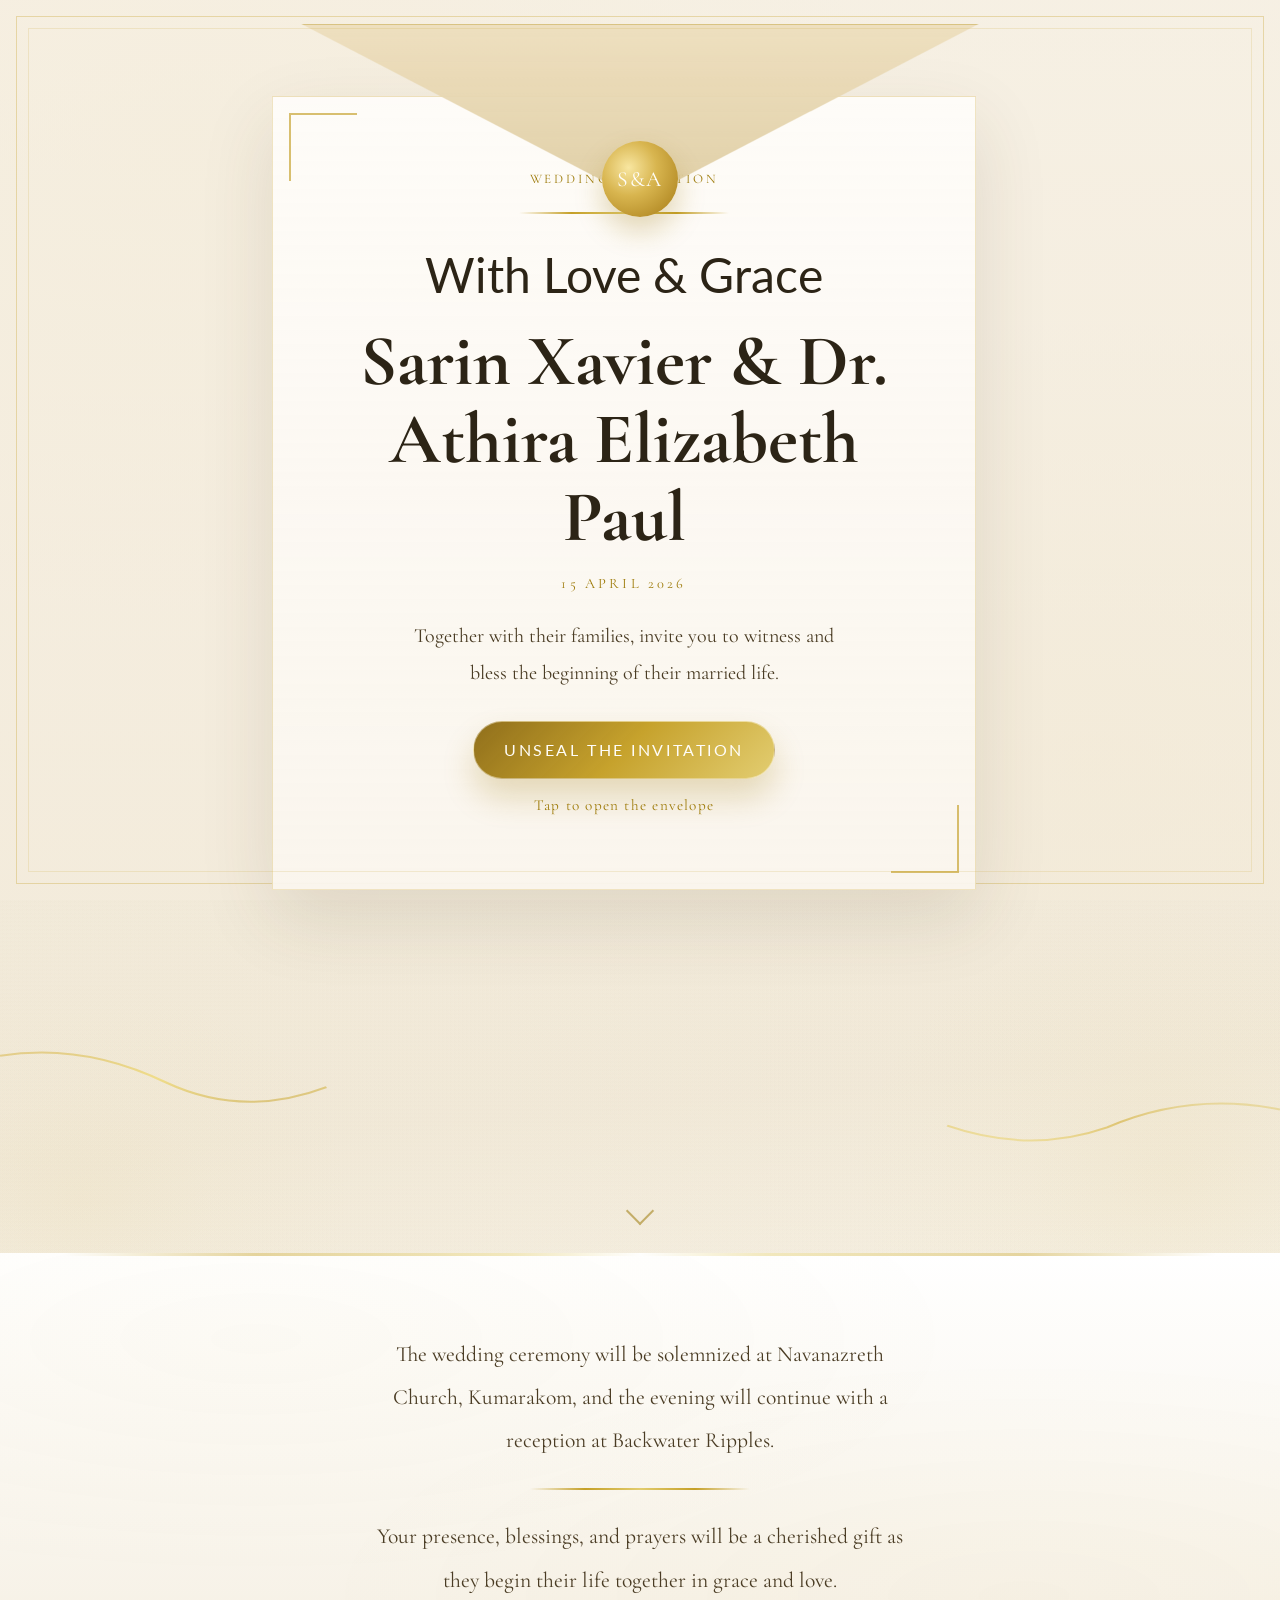
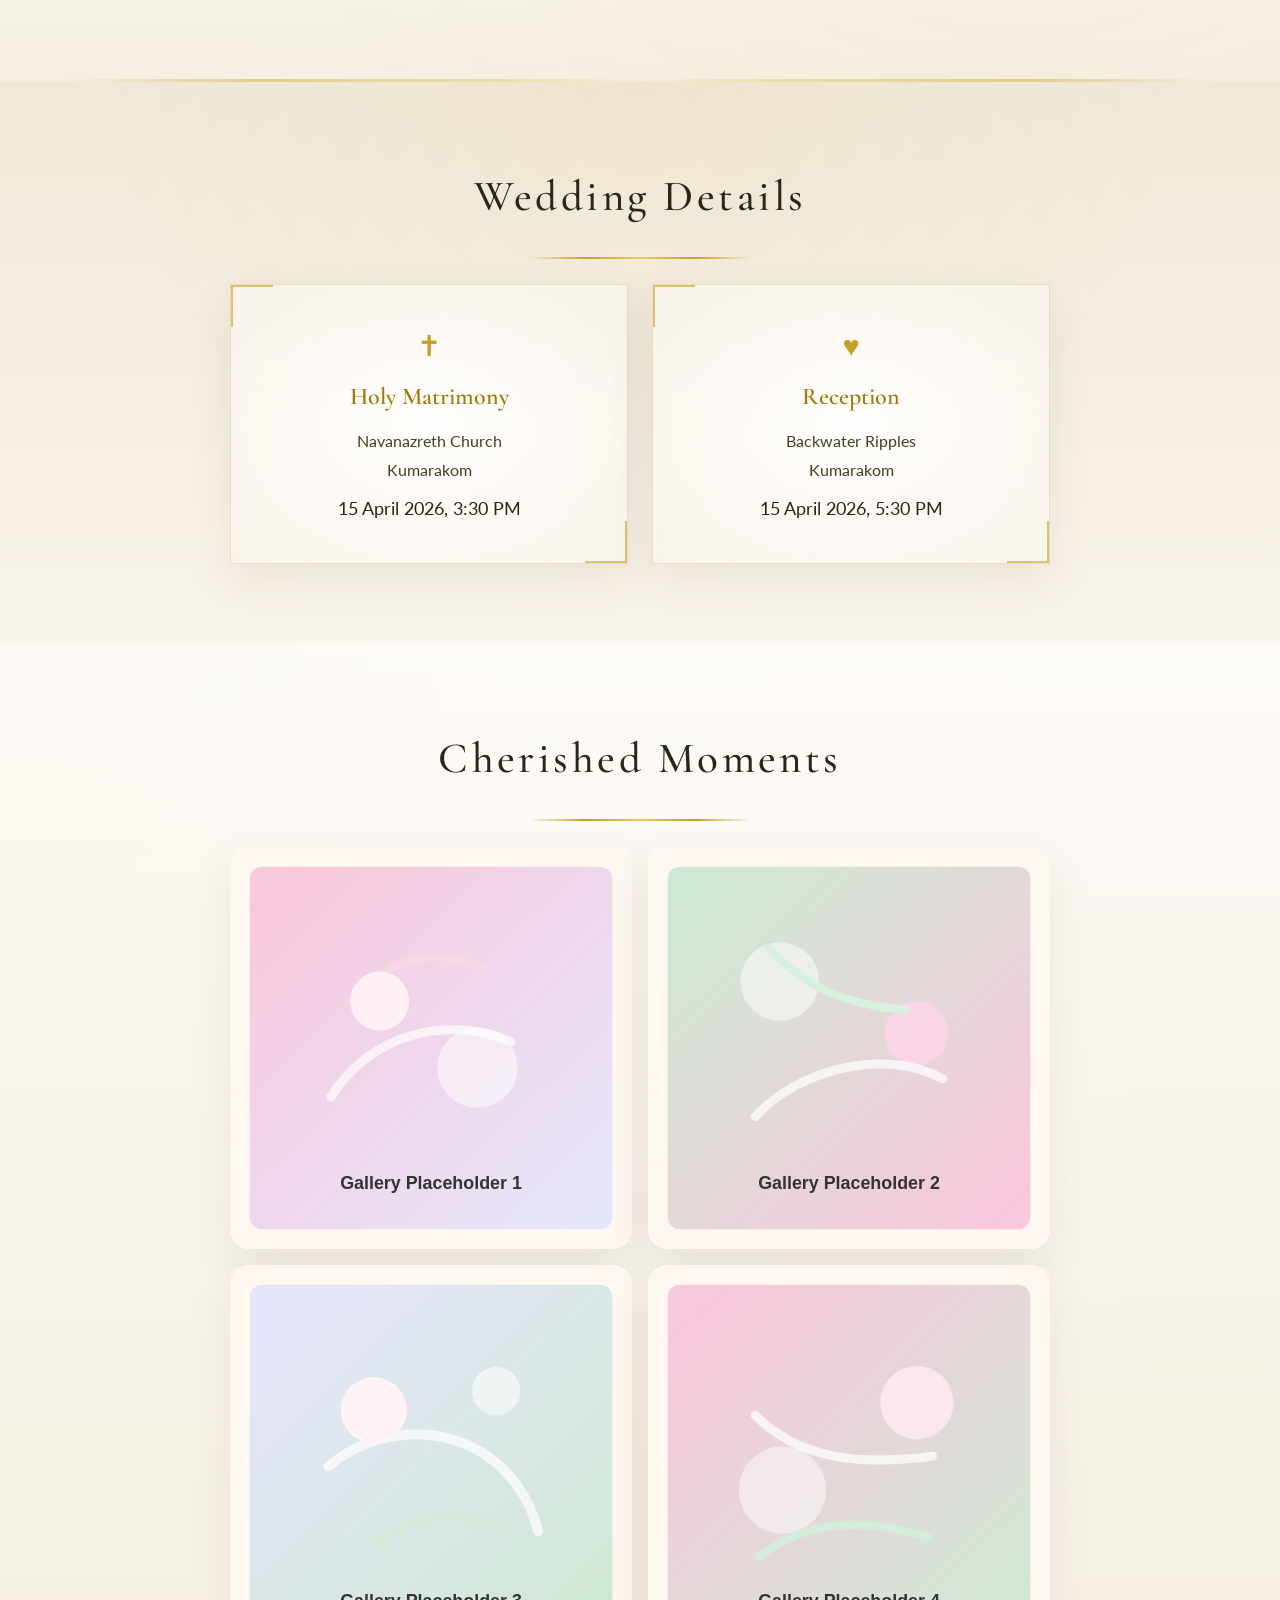
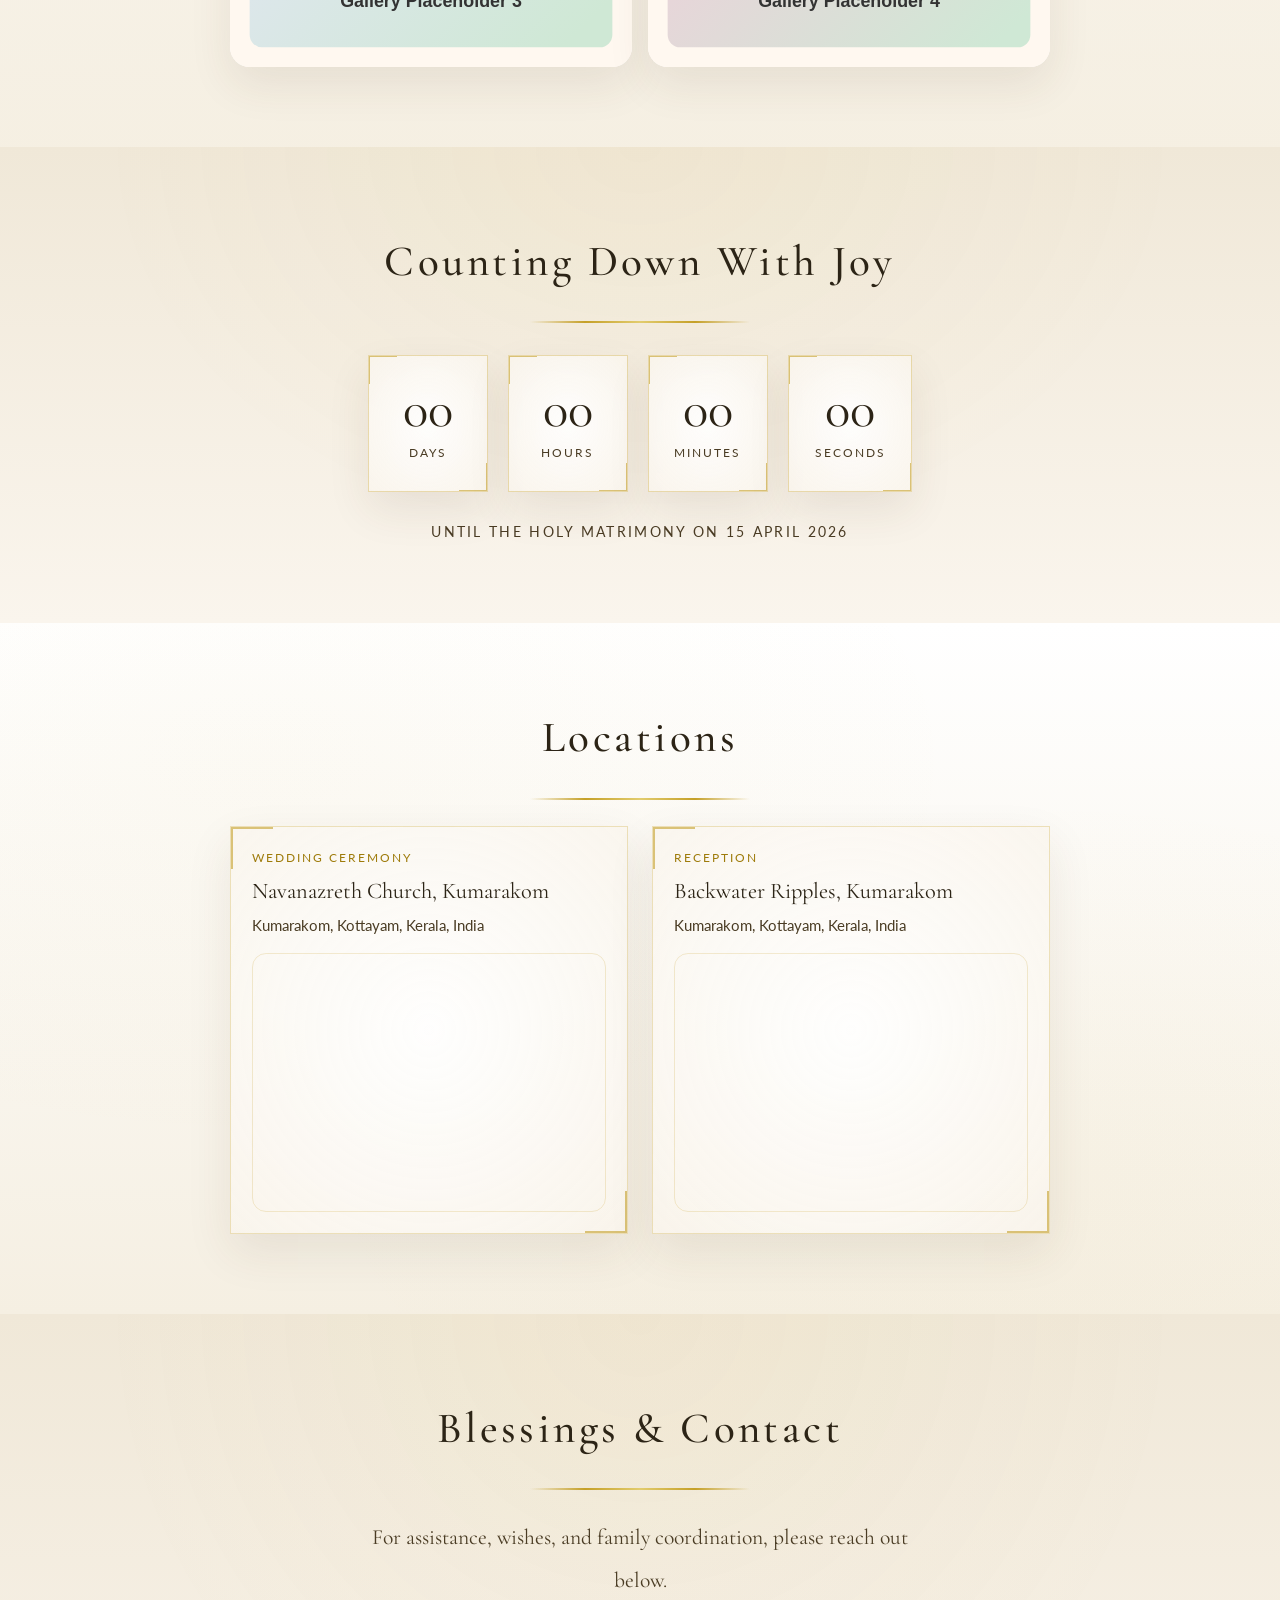
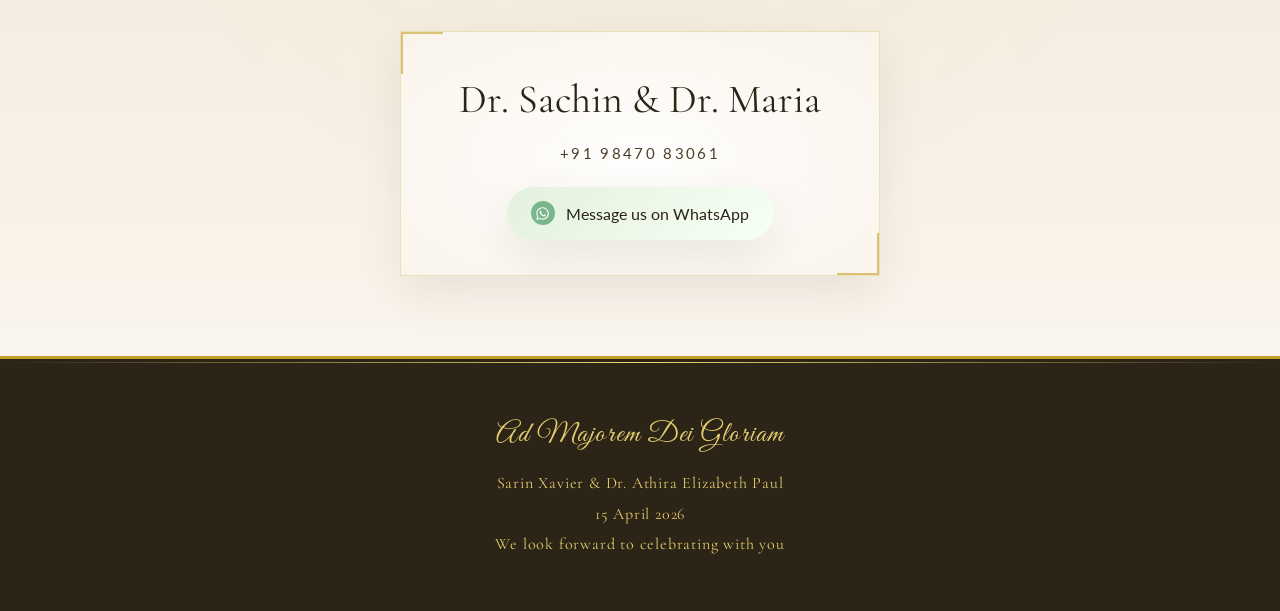
==== commit a8e2fbb6: "Enhance wedding invitation with envelope design and reveal animations" ====
--- a/project/index.html
+++ b/project/index.html
@@ -18,21 +18,30 @@
   </head>
   <body class="has-prelude">
     <div class="invitation-prelude" id="invitationPrelude" role="dialog" aria-modal="true" aria-labelledby="preludeTitle">
-      <div class="invitation-prelude-card">
-        <p class="prelude-kicker">Wedding Invitation</p>
-        <div class="prelude-ornament" aria-hidden="true"></div>
-        <p class="prelude-script">With Love &amp; Grace</p>
-        <h1 class="prelude-title" id="preludeTitle">Sarin Xavier &amp; Dr. Athira Elizabeth Paul</h1>
-        <p class="prelude-date">15 April 2026</p>
-        <p class="prelude-copy">
-          Together with their families, invite you to witness and bless
-          the beginning of their married life.
-        </p>
-        <button type="button" class="prelude-button" id="openInvitation">
-          Open Invitation
-        </button>
+      <div class="invitation-envelope" id="invitationEnvelope">
+        <div class="invitation-envelope-flap" aria-hidden="true"></div>
+        <div class="invitation-envelope-seal" aria-hidden="true">S&A</div>
+        <div class="invitation-prelude-card">
+          <p class="prelude-kicker">Wedding Invitation</p>
+          <div class="prelude-ornament" aria-hidden="true"></div>
+          <p class="prelude-script">With Love &amp; Grace</p>
+          <h1 class="prelude-title" id="preludeTitle">Sarin Xavier &amp; Dr. Athira Elizabeth Paul</h1>
+          <p class="prelude-date">15 April 2026</p>
+          <p class="prelude-copy">
+            Together with their families, invite you to witness and bless
+            the beginning of their married life.
+          </p>
+          <button type="button" class="prelude-button" id="openInvitation">
+            Unseal The Invitation
+          </button>
+          <p class="prelude-note">Tap to open the envelope</p>
+        </div>
       </div>
     </div>
+
+    <audio id="backgroundSong" loop preload="none" aria-hidden="true">
+      <source src="media/wedding-song-placeholder.mp3" type="audio/mpeg" />
+    </audio>
 
     <section class="hero">
       <div class="watercolor-patch top-left" aria-hidden="true"></div>
--- a/project/styles.css
+++ b/project/styles.css
@@ -155,6 +155,52 @@
   overflow: hidden;
 }
 
+.invitation-envelope {
+  position: relative;
+  width: min(100%, 46rem);
+  padding-top: 4.5rem;
+  perspective: 1800px;
+}
+
+.invitation-envelope-flap {
+  position: absolute;
+  top: 0;
+  left: 50%;
+  z-index: 4;
+  width: 92%;
+  height: 11rem;
+  transform: translateX(-50%);
+  transform-origin: top center;
+  clip-path: polygon(0 0, 100% 0, 50% 100%);
+  background:
+    linear-gradient(180deg, rgba(237, 222, 189, 0.95), rgba(222, 204, 160, 0.92));
+  border: 1px solid rgba(197, 160, 40, 0.28);
+  box-shadow: 0 10px 28px rgba(74, 60, 36, 0.12);
+  transition: transform 1200ms cubic-bezier(0.22, 1, 0.36, 1), opacity 800ms ease;
+  backface-visibility: hidden;
+}
+
+.invitation-envelope-seal {
+  position: absolute;
+  top: 7.3rem;
+  left: 50%;
+  z-index: 5;
+  display: grid;
+  place-items: center;
+  width: 4.75rem;
+  height: 4.75rem;
+  transform: translateX(-50%);
+  border-radius: 50%;
+  background:
+    radial-gradient(circle at 35% 35%, #f8e6a0 0%, #d8b54f 40%, #a47914 100%);
+  color: #fffdf7;
+  font-family: "Cormorant Garamond", serif;
+  font-size: 1.35rem;
+  letter-spacing: 0.08em;
+  box-shadow: 0 14px 28px rgba(158, 123, 10, 0.28);
+  transition: transform 700ms ease, opacity 500ms ease;
+}
+
 .invitation-prelude-card::before,
 .invitation-prelude-card::after {
   content: "";
@@ -231,9 +277,11 @@
   justify-content: center;
   min-height: 3.4rem;
   margin-top: 1.8rem;
-  padding: 0.9rem 1.8rem;
+  padding: 0.95rem 1.9rem;
   border-radius: 999px;
-  background: linear-gradient(135deg, var(--gold-dark), var(--gold), var(--gold-light));
+  border: 1px solid rgba(255, 250, 238, 0.45);
+  background:
+    linear-gradient(135deg, rgba(138, 103, 15, 0.95), rgba(197, 160, 40, 0.98), rgba(226, 204, 110, 0.98));
   color: #fffdf8;
   letter-spacing: 0.16em;
   text-transform: uppercase;
@@ -246,6 +294,28 @@
   transform: translateY(-2px);
   box-shadow: 0 22px 36px rgba(158, 123, 10, 0.28);
   filter: saturate(1.05);
+}
+
+.prelude-note {
+  margin: 0.9rem 0 0;
+  font-family: "Cormorant Garamond", serif;
+  font-size: 0.95rem;
+  letter-spacing: 0.08em;
+  color: var(--gold-dark);
+}
+
+.invitation-prelude.is-opening .invitation-envelope-flap {
+  transform: translateX(-50%) rotateX(-168deg);
+  opacity: 0.2;
+}
+
+.invitation-prelude.is-opening .invitation-envelope-seal {
+  opacity: 0;
+  transform: translateX(-50%) scale(0.6);
+}
+
+.invitation-prelude.is-opening .invitation-prelude-card {
+  animation: invitationCardLift 1400ms cubic-bezier(0.22, 1, 0.36, 1) forwards;
 }
 
 .hero {
@@ -989,6 +1059,21 @@
   }
 }
 
+@keyframes invitationCardLift {
+  0% {
+    transform: translateY(0) scale(1);
+  }
+
+  45% {
+    transform: translateY(-3.5rem) scale(1.02);
+  }
+
+  100% {
+    transform: translateY(-9rem) scale(1.04);
+    opacity: 0;
+  }
+}
+
 @media (max-width: 767px) {
   section {
     padding: 4rem 0;
@@ -1008,6 +1093,21 @@
 
   .invitation-prelude-card {
     padding: 2rem 1.2rem 2.3rem;
+  }
+
+  .invitation-envelope {
+    padding-top: 3.7rem;
+  }
+
+  .invitation-envelope-flap {
+    height: 8.7rem;
+  }
+
+  .invitation-envelope-seal {
+    top: 5.9rem;
+    width: 4rem;
+    height: 4rem;
+    font-size: 1.15rem;
   }
 
   .hero {
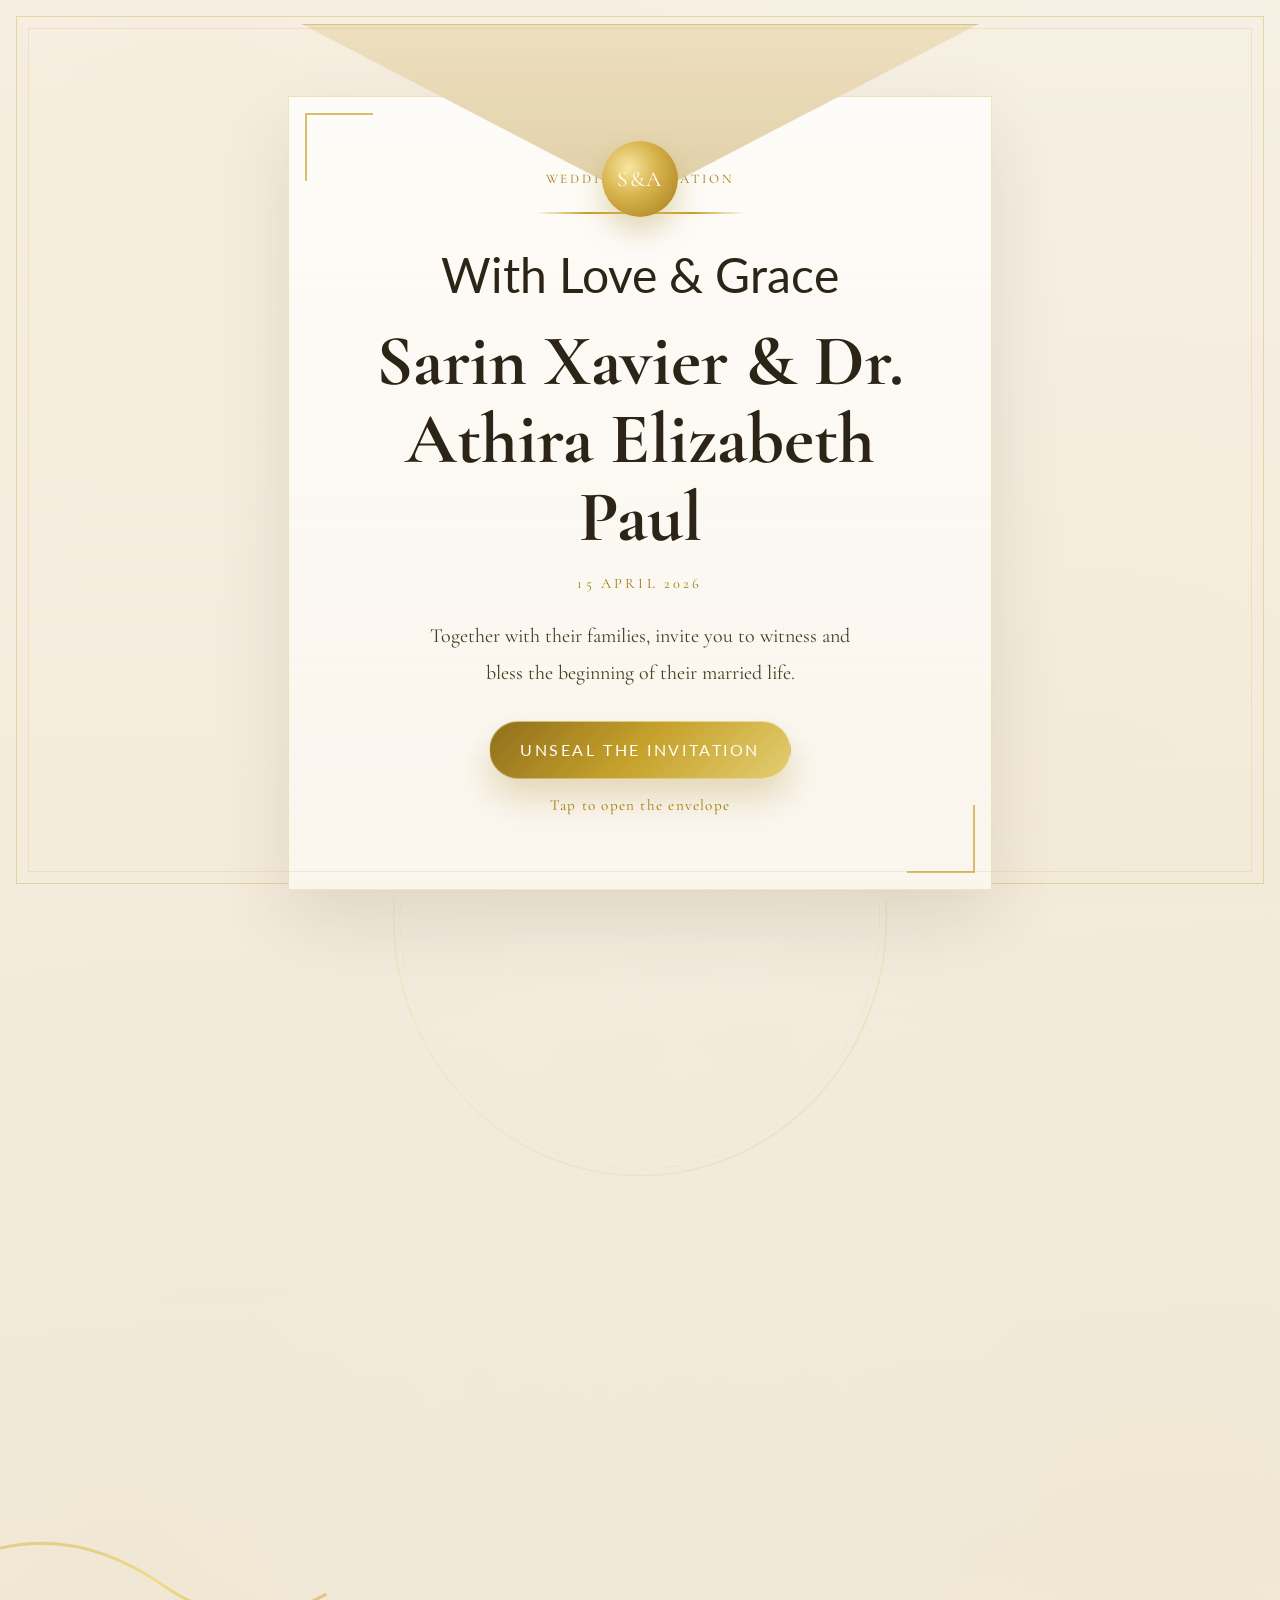
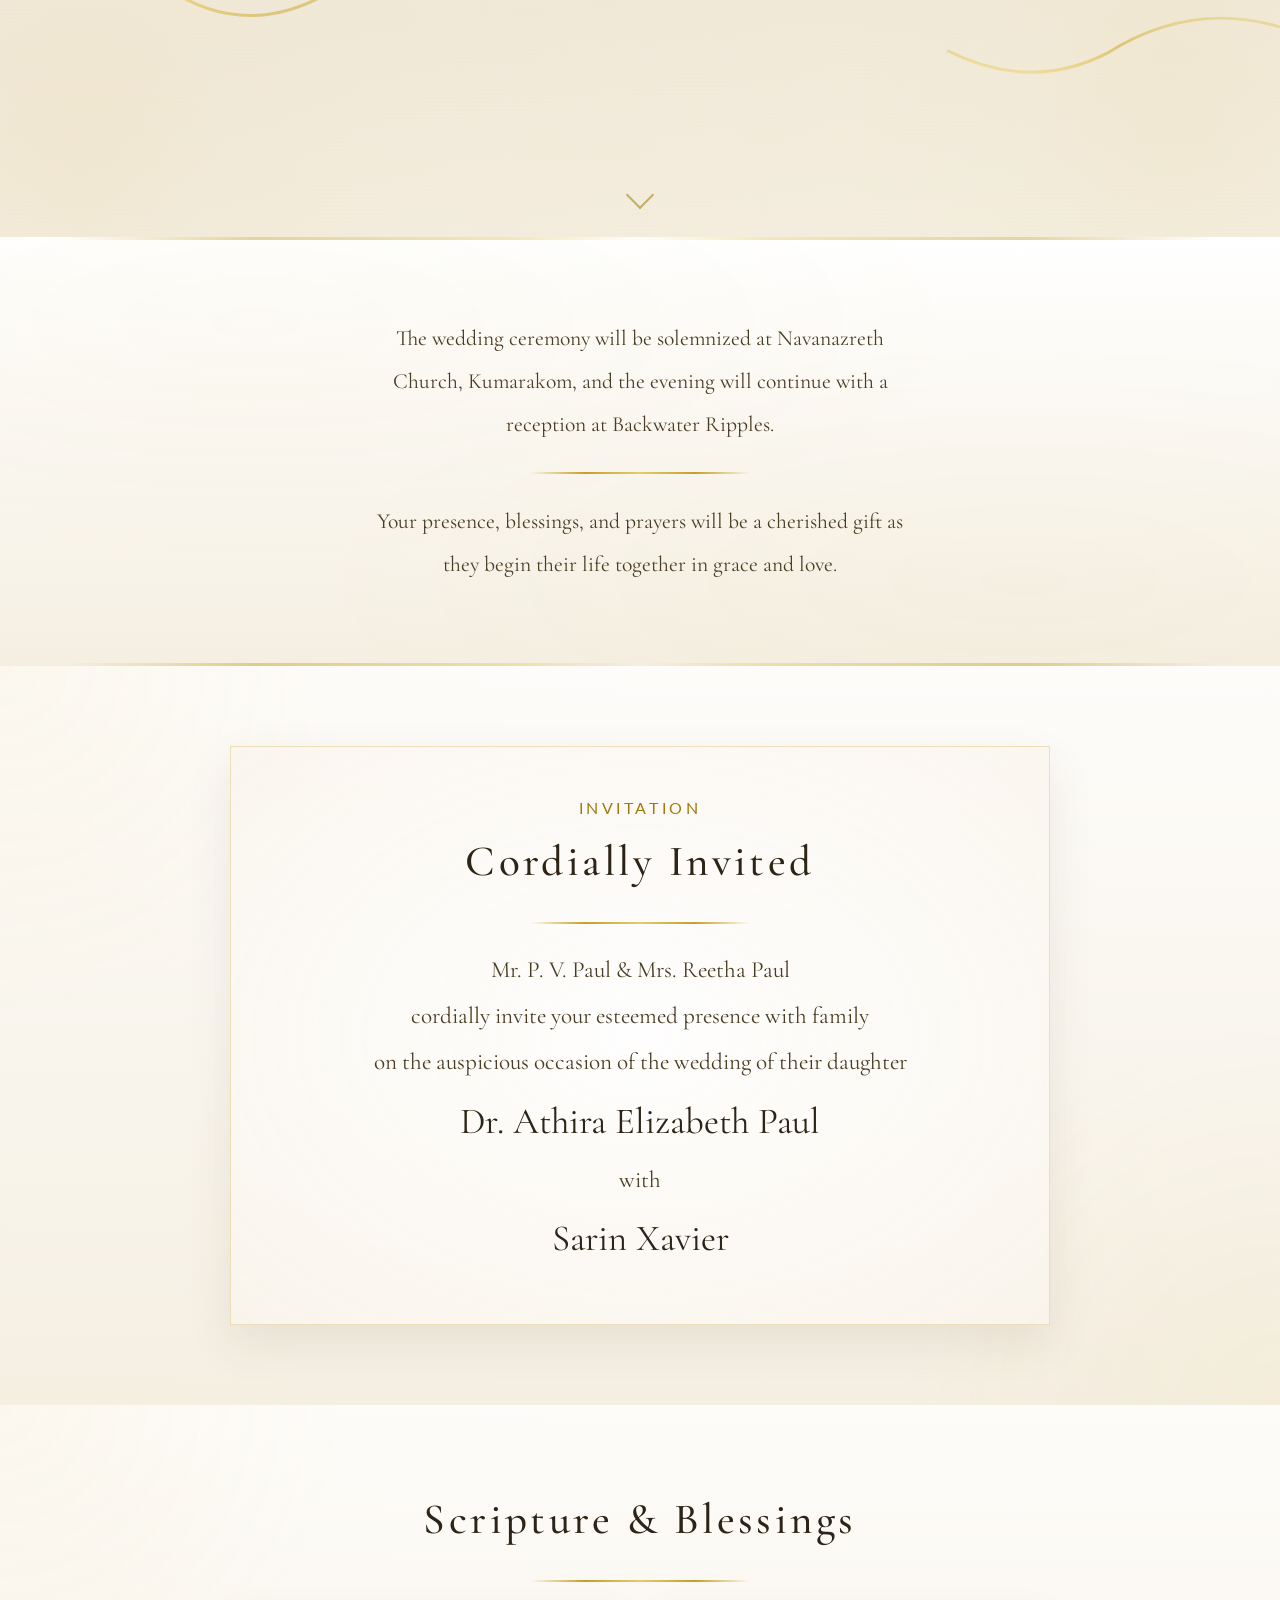
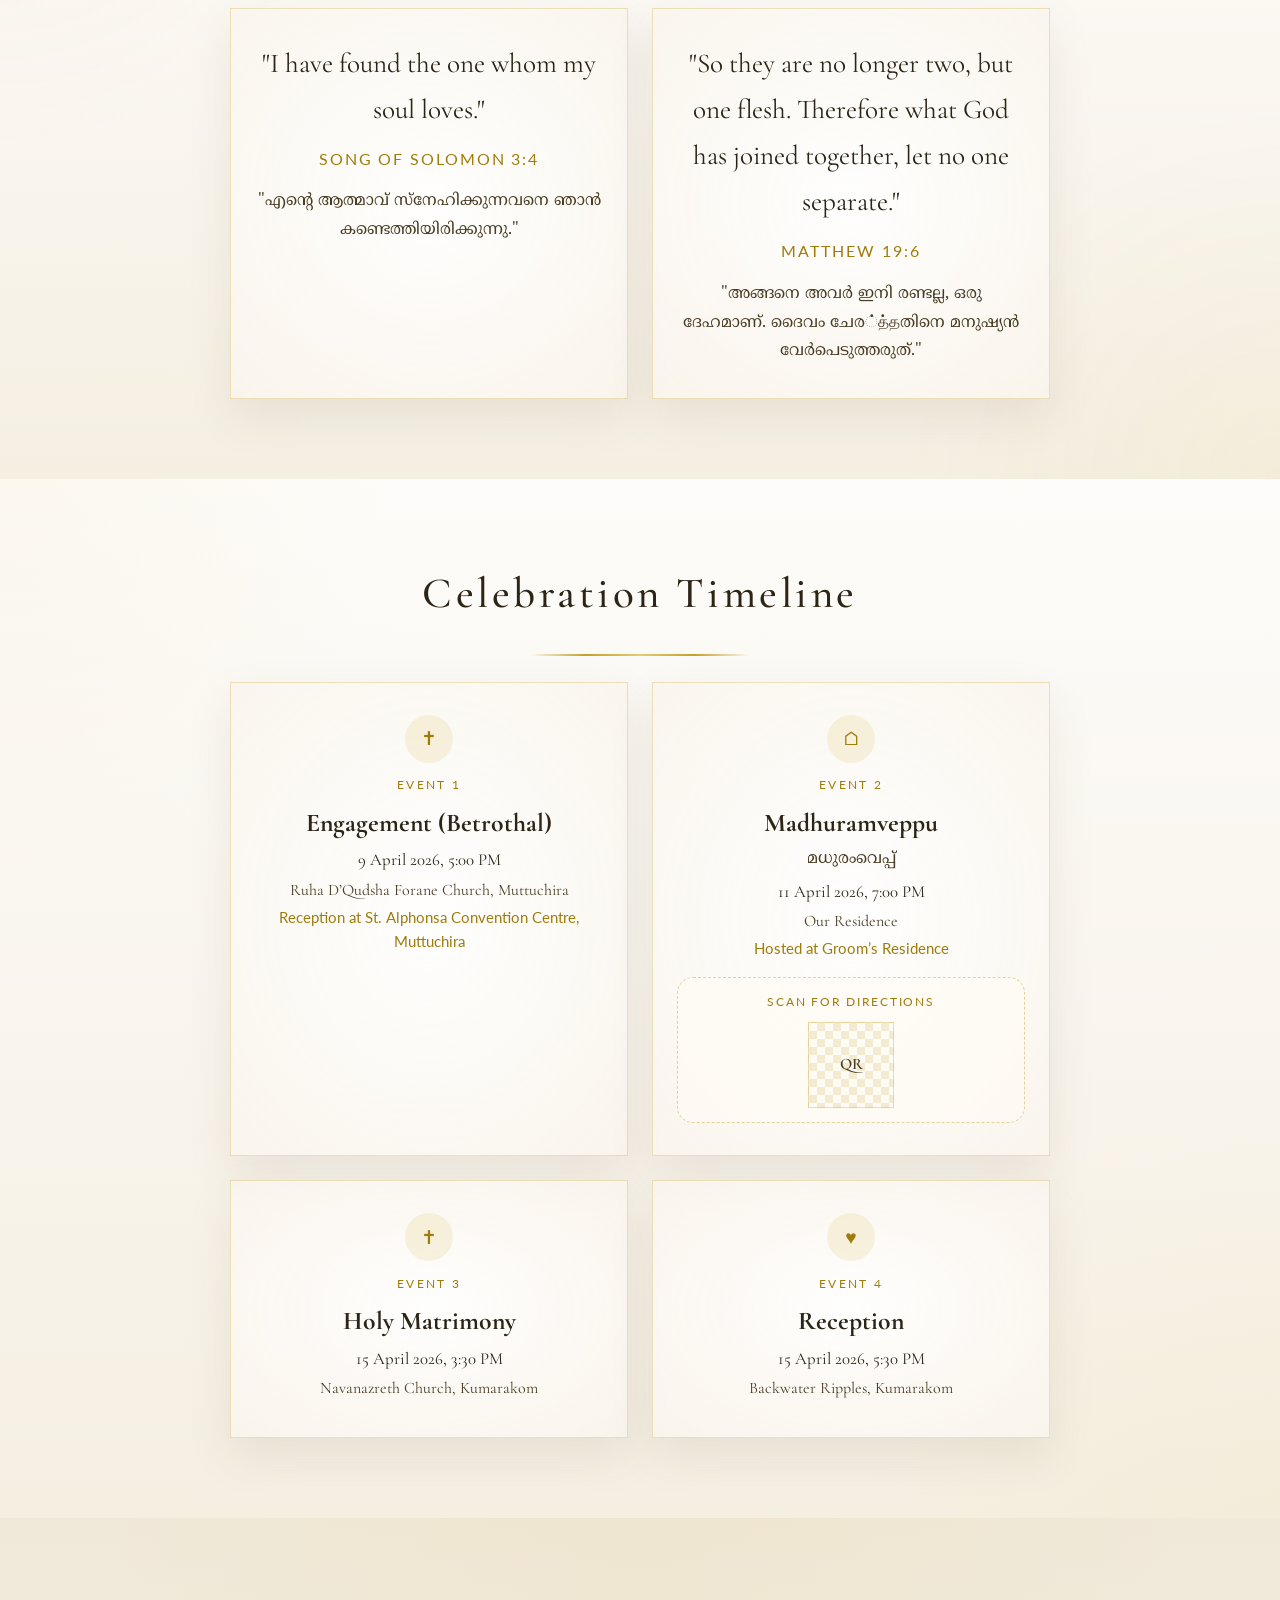
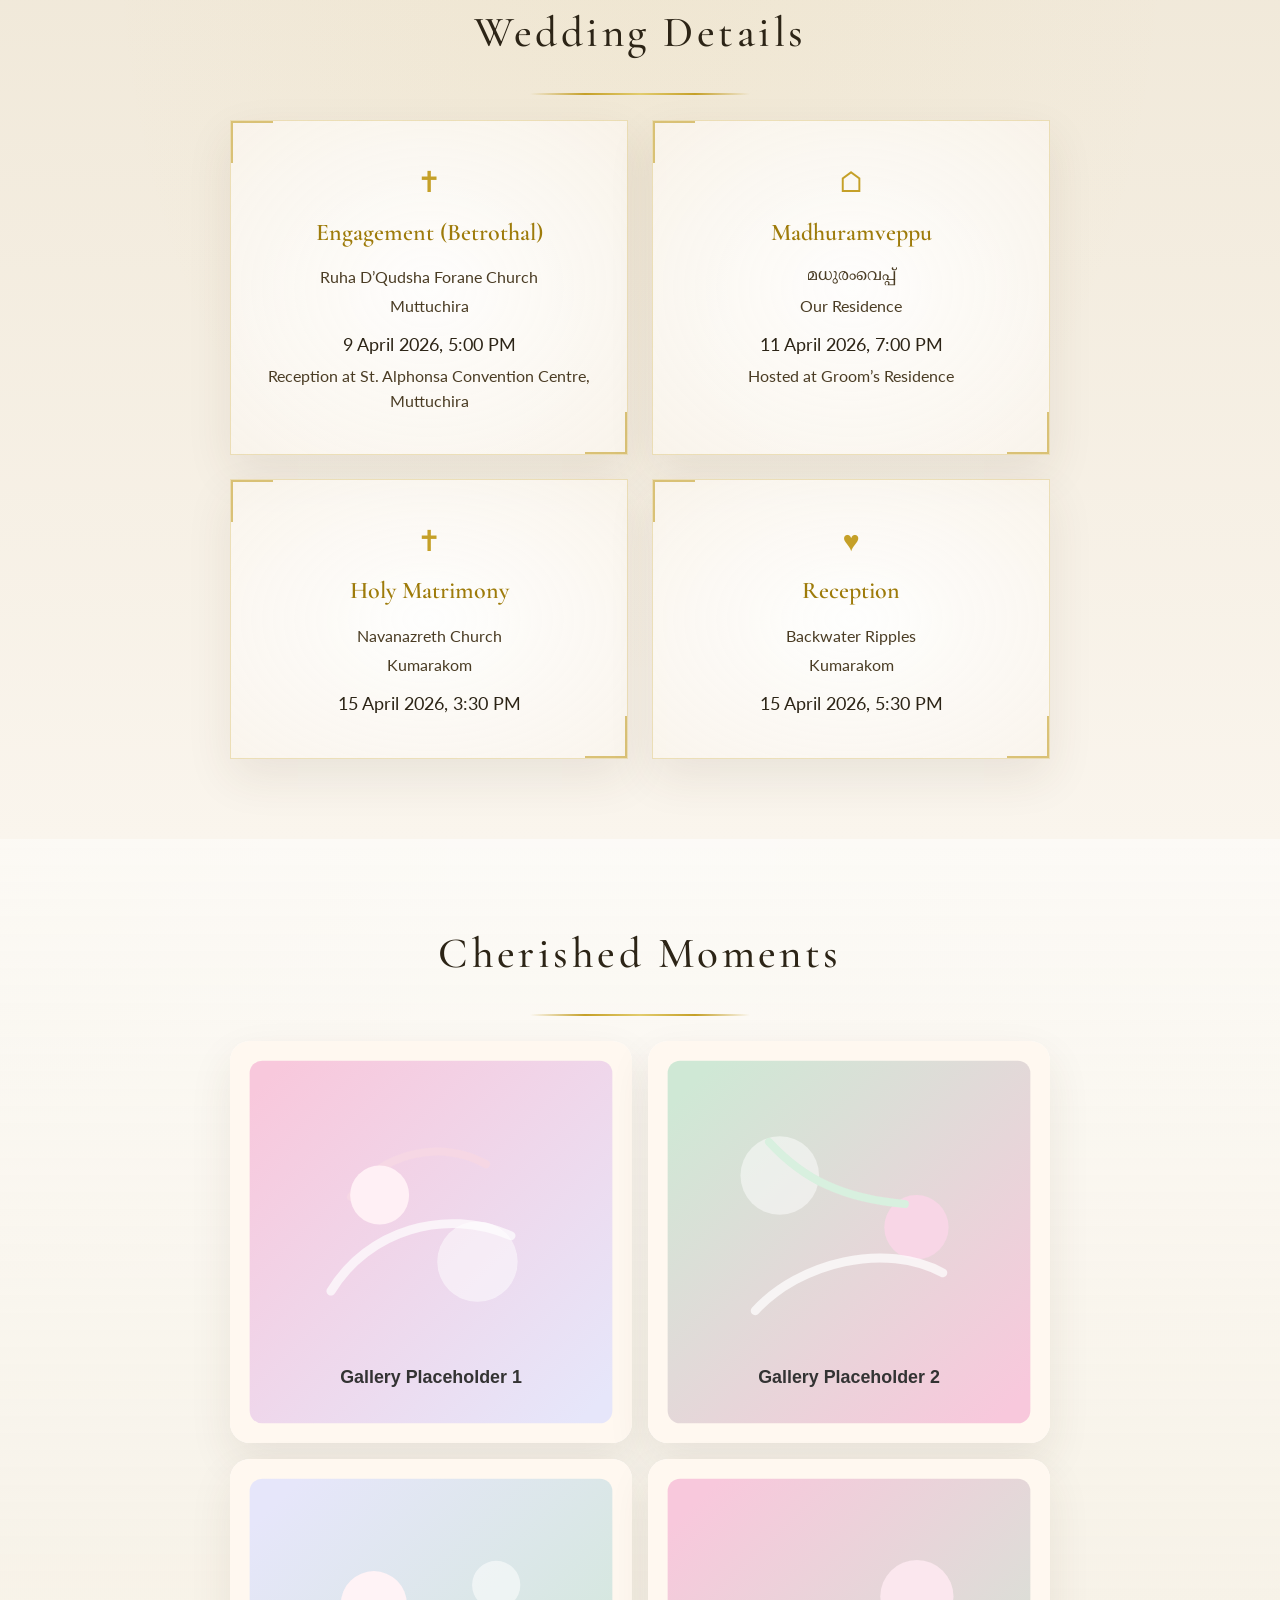
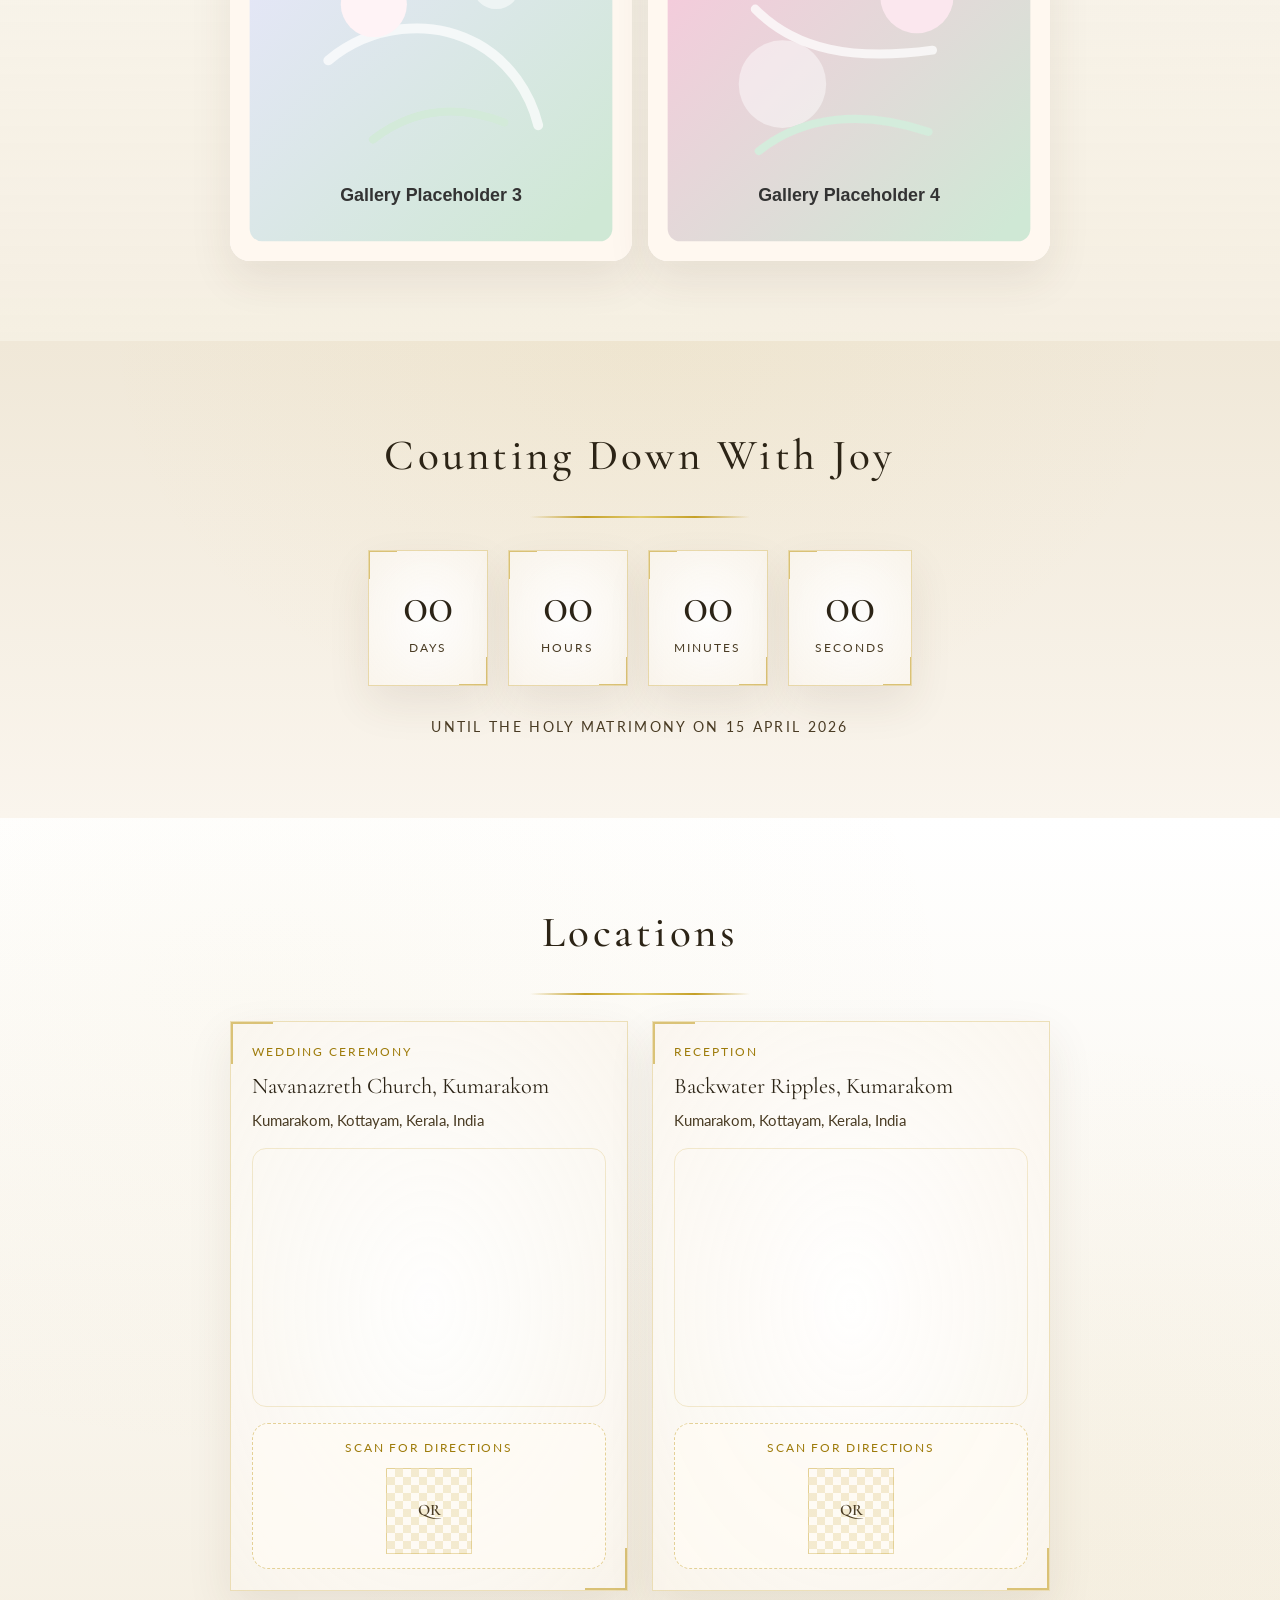
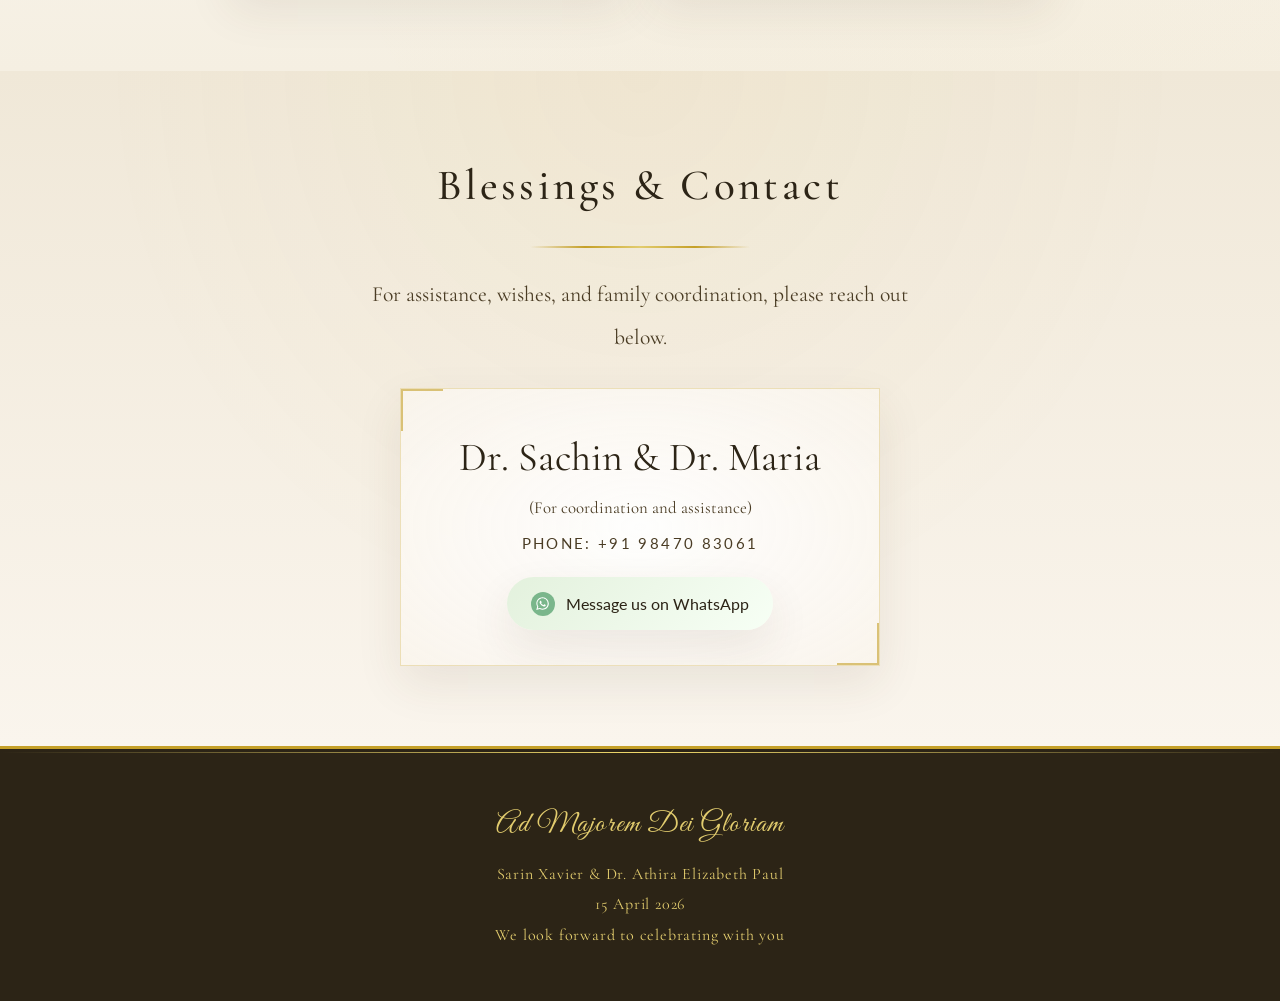
==== commit e94e3f78: "Update wedding invitation details and enhance styling for better presentation" ====
--- a/project/index.html
+++ b/project/index.html
@@ -11,7 +11,7 @@
     <link rel="preconnect" href="https://fonts.googleapis.com" />
     <link rel="preconnect" href="https://fonts.gstatic.com" crossorigin />
     <link
-      href="https://fonts.googleapis.com/css2?family=Cormorant+Garamond:wght@400;500;600;700&family=Great+Vibes&family=Lato:wght@300;400;700&display=swap"
+      href="https://fonts.googleapis.com/css2?family=Cormorant+Garamond:wght@400;500;600;700&family=Great+Vibes&family=Lato:wght@300;400;700&family=Noto+Serif+Malayalam:wght@400;500;600&display=swap"
       rel="stylesheet"
     />
     <link rel="stylesheet" href="styles.css" />
@@ -152,23 +152,40 @@
           as they enter the Sacrament of Holy Matrimony.
         </p>
 
+        <!-- Editable content: update family names and home addresses here if needed. -->
         <div class="couple-section reveal-item">
           <p class="couple-names">Sarin Xavier</p>
-          <p class="couple-parents">Son of Mr. A. C. Xavier &amp; Mrs. Jolly Xavier, Vyttila, Kochi</p>
+          <p class="couple-parents">S/o Mr. A. C. Xavier &amp; Mrs. Jolly Xavier</p>
+          <p class="couple-address">Anamthuruthy House, Junior Janatha Road</p>
+          <p class="couple-address">Vyttila, Kochi</p>
           <p class="couple-names">Dr. Athira Elizabeth Paul</p>
-          <p class="couple-parents">Daughter of Mr. P. V. Paul &amp; Mrs. Reetha Paul, Ettumannoor, Kottayam</p>
+          <p class="couple-parents">D/o Mr. P. V. Paul &amp; Mrs. Reetha Paul</p>
+          <p class="couple-address">Puthupparambil House, Kanakkary P.O.</p>
+          <p class="couple-address">Ettumannoor, Kottayam</p>
         </div>
 
         <div class="hero-ornament reveal-item"></div>
 
+        <!-- Editable content: keep all event dates and venue names in this exact format for consistency. -->
         <div class="event-details-inline reveal-item">
-          <p class="event-label">Engagement</p>
-          <p class="event-info">9 April 2026 at 5:00 PM</p>
-          <p class="event-info">Muttuchira</p>
+          <p class="event-label">Engagement (Betrothal)</p>
+          <p class="event-info">9 April 2026, 5:00 PM</p>
+          <p class="event-info">Ruha D&rsquo;Qudsha Forane Church, Muttuchira</p>
+          <p class="event-note">Reception at St. Alphonsa Convention Centre, Muttuchira</p>
+
+          <p class="event-label">Madhuramveppu</p>
+          <p class="event-malayalam">മധുരംവെപ്പ്</p>
+          <p class="event-info">11 April 2026, 7:00 PM</p>
+          <p class="event-info">Our Residence</p>
+          <p class="event-note">Hosted at Groom&rsquo;s Residence</p>
 
           <p class="event-label">Holy Matrimony</p>
           <p class="event-info">15 April 2026 at 3:30 PM</p>
           <p class="event-info">Navanazreth Church, Kumarakom</p>
+
+          <p class="event-label">Reception</p>
+          <p class="event-info">15 April 2026 at 5:30 PM</p>
+          <p class="event-info">Backwater Ripples, Kumarakom</p>
         </div>
 
         <div class="hero-ornament reveal-item"></div>
@@ -195,11 +212,110 @@
       </div>
     </section>
 
+    <section class="invitation-section reveal-on-scroll">
+      <div class="container invitation-panel">
+        <p class="section-kicker">Invitation</p>
+        <h2 class="section-title">Cordially Invited</h2>
+        <div class="section-divider"></div>
+        <div class="formal-invitation-copy">
+          <p>Mr. P. V. Paul &amp; Mrs. Reetha Paul</p>
+          <p>cordially invite your esteemed presence with family</p>
+          <p>on the auspicious occasion of the wedding of their daughter</p>
+          <p class="invitation-highlight">Dr. Athira Elizabeth Paul</p>
+          <p>with</p>
+          <p class="invitation-highlight">Sarin Xavier</p>
+        </div>
+      </div>
+    </section>
+
+    <section class="quotes-section reveal-on-scroll">
+      <div class="container">
+        <h2 class="section-title">Scripture &amp; Blessings</h2>
+        <div class="section-divider"></div>
+        <div class="quotes-grid">
+          <article class="quote-card">
+            <p class="quote-text">"I have found the one whom my soul loves."</p>
+            <p class="quote-ref">Song of Solomon 3:4</p>
+            <p class="quote-malayalam">"എന്റെ ആത്മാവ് സ്നേഹിക്കുന്നവനെ ഞാൻ കണ്ടെത്തിയിരിക്കുന്നു."</p>
+          </article>
+          <article class="quote-card">
+            <p class="quote-text">
+              "So they are no longer two, but one flesh. Therefore what God has joined together, let no one separate."
+            </p>
+            <p class="quote-ref">Matthew 19:6</p>
+            <p class="quote-malayalam">
+              "അങ്ങനെ അവർ ഇനി രണ്ടല്ല, ഒരു ദേഹമാണ്. ദൈവം ചേര்த்தതിനെ മനുഷ്യൻ വേർപെടുത്തരുത്."
+            </p>
+          </article>
+        </div>
+      </div>
+    </section>
+
+    <section class="timeline-section reveal-on-scroll">
+      <div class="container">
+        <h2 class="section-title">Celebration Timeline</h2>
+        <div class="section-divider"></div>
+        <div class="timeline-list">
+          <article class="timeline-card">
+            <div class="timeline-icon" aria-hidden="true">✝</div>
+            <p class="timeline-step">Event 1</p>
+            <h3>Engagement (Betrothal)</h3>
+            <p class="timeline-date">9 April 2026, 5:00 PM</p>
+            <p class="timeline-location">Ruha D&rsquo;Qudsha Forane Church, Muttuchira</p>
+            <p class="timeline-note">Reception at St. Alphonsa Convention Centre, Muttuchira</p>
+          </article>
+          <article class="timeline-card">
+            <div class="timeline-icon" aria-hidden="true">⌂</div>
+            <p class="timeline-step">Event 2</p>
+            <h3>Madhuramveppu</h3>
+            <p class="timeline-subtitle">മധുരംവെപ്പ്</p>
+            <p class="timeline-date">11 April 2026, 7:00 PM</p>
+            <p class="timeline-location">Our Residence</p>
+            <p class="timeline-note">Hosted at Groom&rsquo;s Residence</p>
+            <div class="qr-card">
+              <p class="qr-label">Scan for directions</p>
+              <div class="qr-placeholder" aria-hidden="true">QR</div>
+            </div>
+          </article>
+          <article class="timeline-card">
+            <div class="timeline-icon" aria-hidden="true">✝</div>
+            <p class="timeline-step">Event 3</p>
+            <h3>Holy Matrimony</h3>
+            <p class="timeline-date">15 April 2026, 3:30 PM</p>
+            <p class="timeline-location">Navanazreth Church, Kumarakom</p>
+          </article>
+          <article class="timeline-card">
+            <div class="timeline-icon" aria-hidden="true">♥</div>
+            <p class="timeline-step">Event 4</p>
+            <h3>Reception</h3>
+            <p class="timeline-date">15 April 2026, 5:30 PM</p>
+            <p class="timeline-location">Backwater Ripples, Kumarakom</p>
+          </article>
+        </div>
+      </div>
+    </section>
+
     <section class="details reveal-on-scroll">
       <div class="container">
         <h2 class="section-title">Wedding Details</h2>
         <div class="section-divider"></div>
         <div class="details-grid">
+          <article class="detail-card">
+            <div class="icon" aria-hidden="true">✝</div>
+            <h3>Engagement (Betrothal)</h3>
+            <p>Ruha D&rsquo;Qudsha Forane Church</p>
+            <p>Muttuchira</p>
+            <p class="time">9 April 2026, 5:00 PM</p>
+            <p class="detail-note">Reception at St. Alphonsa Convention Centre, Muttuchira</p>
+          </article>
+          <article class="detail-card">
+            <div class="icon" aria-hidden="true">⌂</div>
+            <h3>Madhuramveppu</h3>
+            <p class="detail-malayalam">മധുരംവെപ്പ്</p>
+            <p>Our Residence</p>
+            <p class="time">11 April 2026, 7:00 PM</p>
+            <p class="detail-note">Hosted at Groom&rsquo;s Residence</p>
+          </article>
           <article class="detail-card">
             <div class="icon" aria-hidden="true">✝</div>
             <h3>Holy Matrimony</h3>
@@ -222,6 +338,7 @@
       <div class="container">
         <h2 class="section-title">Cherished Moments</h2>
         <div class="section-divider"></div>
+        <!-- Image replacement: swap these placeholder files with final gallery images when ready. -->
         <div class="gallery-grid">
           <button type="button" class="gallery-item" data-full="images/gallery-1.svg" aria-label="Open gallery image 1">
             <img src="images/gallery-1.svg" alt="Decorative placeholder image for the couple gallery" loading="lazy" />
@@ -275,6 +392,7 @@
             <p class="location-kicker">Wedding Ceremony</p>
             <p class="location-venue">Navanazreth Church, Kumarakom</p>
             <p class="location-address">Kumarakom, Kottayam, Kerala, India</p>
+            <!-- Replace this embedded map URL if the venue pin changes. -->
             <div class="map-frame">
               <iframe
                 title="Map showing Navanazreth Church, Kumarakom"
@@ -283,12 +401,17 @@
                 referrerpolicy="no-referrer-when-downgrade"
               ></iframe>
             </div>
+            <div class="qr-card">
+              <p class="qr-label">Scan for directions</p>
+              <div class="qr-placeholder" aria-hidden="true">QR</div>
+            </div>
           </article>
 
           <article class="location-card">
             <p class="location-kicker">Reception</p>
             <p class="location-venue">Backwater Ripples, Kumarakom</p>
             <p class="location-address">Kumarakom, Kottayam, Kerala, India</p>
+            <!-- Replace this embedded map URL if the venue pin changes. -->
             <div class="map-frame">
               <iframe
                 title="Map showing Backwater Ripples, Kumarakom"
@@ -297,6 +420,10 @@
                 referrerpolicy="no-referrer-when-downgrade"
               ></iframe>
             </div>
+            <div class="qr-card">
+              <p class="qr-label">Scan for directions</p>
+              <div class="qr-placeholder" aria-hidden="true">QR</div>
+            </div>
           </article>
         </div>
       </div>
@@ -311,7 +438,8 @@
         </p>
         <div class="contact-panel">
           <p class="contact-name">Dr. Sachin &amp; Dr. Maria</p>
-          <a class="contact-phone" href="tel:+919847083061">+91 98470 83061</a>
+          <p class="contact-context">(For coordination and assistance)</p>
+          <a class="contact-phone" href="tel:+919847083061">Phone: +91 98470 83061</a>
           <a class="button button-whatsapp" href="https://wa.me/919847083061" target="_blank" rel="noreferrer">
             <span class="whatsapp-icon" aria-hidden="true">
               <svg viewBox="0 0 24 24" role="img" aria-hidden="true">
--- a/project/styles.css
+++ b/project/styles.css
@@ -95,6 +95,13 @@
   font-family: "Great Vibes", cursive;
 }
 
+.event-malayalam,
+.detail-malayalam,
+.timeline-subtitle,
+.quote-malayalam {
+  font-family: "Noto Serif Malayalam", serif;
+}
+
 .container {
   width: min(calc(100% - 2rem), var(--container));
   margin: 0 auto;
@@ -145,6 +152,7 @@
   position: relative;
   z-index: 1;
   width: min(100%, 44rem);
+  margin: 0 auto;
   padding: clamp(2rem, 6vw, 4.5rem) clamp(1.5rem, 5vw, 3.5rem);
   text-align: center;
   background:
@@ -158,6 +166,7 @@
 .invitation-envelope {
   position: relative;
   width: min(100%, 46rem);
+  margin: 0 auto;
   padding-top: 4.5rem;
   perspective: 1800px;
 }
@@ -332,6 +341,27 @@
     radial-gradient(ellipse at 10% 90%, rgba(212, 175, 55, 0.07) 0%, transparent 50%),
     radial-gradient(ellipse at 90% 85%, rgba(212, 175, 55, 0.06) 0%, transparent 45%),
     linear-gradient(175deg, #faf5ed 0%, #f5efe2 30%, #f0e8d8 60%, #ede3d1 85%, #f5efe2 100%);
+}
+
+.hero-page-shell {
+  position: absolute;
+  inset: 1.5rem;
+  pointer-events: none;
+}
+
+.hero-page-border,
+.hero-page-fold {
+  position: absolute;
+  opacity: 0;
+}
+
+.hero-page {
+  position: relative;
+  z-index: 1;
+  width: min(100%, 52rem);
+  margin: 0 auto;
+  display: flex;
+  justify-content: center;
 }
 
 .hero::before {
@@ -424,8 +454,13 @@
 .hero-content {
   position: relative;
   z-index: 1;
+  width: 100%;
   max-width: 720px;
+  margin: 0 auto;
   padding: clamp(1.5rem, 4vw, 3rem);
+  display: flex;
+  flex-direction: column;
+  align-items: center;
   text-align: center;
 }
 
@@ -534,6 +569,7 @@
 }
 
 .couple-section {
+  width: 100%;
   margin: 1.6rem 0;
 }
 
@@ -553,7 +589,15 @@
   color: var(--dark-brown);
 }
 
+.couple-address {
+  margin: 0.05rem 0 0.6rem;
+  font-family: "Cormorant Garamond", serif;
+  font-size: 1rem;
+  color: var(--dark-brown);
+}
+
 .event-details-inline {
+  width: 100%;
   margin: 1.5rem 0;
 }
 
@@ -577,6 +621,20 @@
 .event-info {
   margin: 0.15rem 0;
   font-family: "Cormorant Garamond", serif;
+  font-size: 1rem;
+  color: var(--dark-brown);
+}
+
+.event-note,
+.detail-note,
+.timeline-note {
+  margin: 0.2rem 0 0.75rem;
+  font-size: 0.92rem;
+  color: var(--gold-dark);
+}
+
+.event-malayalam {
+  margin: 0.1rem 0 0.35rem;
   font-size: 1rem;
   color: var(--dark-brown);
 }
@@ -613,6 +671,15 @@
     linear-gradient(180deg, #fff 0%, var(--parchment) 100%);
 }
 
+.invitation-section,
+.quotes-section,
+.timeline-section {
+  background:
+    radial-gradient(circle at top left, rgba(212, 175, 55, 0.05), transparent 24%),
+    radial-gradient(circle at bottom right, rgba(212, 175, 55, 0.05), transparent 26%),
+    linear-gradient(180deg, rgba(255, 255, 255, 0.75), rgba(245, 239, 226, 0.95));
+}
+
 .message::before,
 .message::after {
   content: "";
@@ -639,6 +706,14 @@
   letter-spacing: 0.08em;
   text-align: center;
   color: var(--dark);
+}
+
+.section-kicker {
+  margin: 0 0 0.4rem;
+  text-align: center;
+  letter-spacing: 0.22em;
+  text-transform: uppercase;
+  color: var(--gold-dark);
 }
 
 .message-text {
@@ -694,6 +769,125 @@
   text-align: center;
 }
 
+.invitation-panel,
+.quote-card,
+.timeline-card {
+  position: relative;
+  overflow: hidden;
+  background: radial-gradient(ellipse at 50% 50%, rgba(255, 255, 255, 0.92) 0%, rgba(250, 245, 237, 0.82) 100%);
+  border: 1px solid rgba(197, 160, 40, 0.28);
+  box-shadow: var(--shadow-card);
+}
+
+.invitation-panel {
+  padding: 3rem 1.8rem;
+  text-align: center;
+}
+
+.formal-invitation-copy {
+  max-width: 38rem;
+  margin: 0 auto;
+  font-family: "Cormorant Garamond", serif;
+  font-size: clamp(1.2rem, 2.3vw, 1.45rem);
+  line-height: 1.85;
+  color: var(--dark-brown);
+}
+
+.formal-invitation-copy p {
+  margin: 0.2rem 0;
+}
+
+.invitation-highlight {
+  font-size: clamp(1.7rem, 4vw, 2.3rem);
+  color: var(--dark);
+}
+
+.quotes-grid,
+.timeline-list {
+  display: grid;
+  gap: 1.5rem;
+}
+
+.quotes-grid {
+  grid-template-columns: repeat(2, minmax(0, 1fr));
+}
+
+.quote-card,
+.timeline-card {
+  padding: 2rem 1.5rem;
+  text-align: center;
+}
+
+.quote-text {
+  margin: 0;
+  font-family: "Cormorant Garamond", serif;
+  font-size: clamp(1.3rem, 2.8vw, 1.7rem);
+  line-height: 1.7;
+  color: var(--dark);
+}
+
+.quote-ref {
+  margin: 0.8rem 0 0;
+  letter-spacing: 0.12em;
+  text-transform: uppercase;
+  color: var(--gold-dark);
+}
+
+.quote-malayalam {
+  margin: 1rem 0 0;
+  font-size: 1rem;
+  line-height: 1.8;
+  color: var(--dark-brown);
+}
+
+.timeline-list {
+  grid-template-columns: repeat(2, minmax(0, 1fr));
+}
+
+.timeline-icon {
+  display: inline-grid;
+  place-items: center;
+  width: 3rem;
+  height: 3rem;
+  margin: 0 auto 0.8rem;
+  border-radius: 50%;
+  background: linear-gradient(135deg, rgba(226, 204, 110, 0.22), rgba(197, 160, 40, 0.12));
+  color: var(--gold-dark);
+  font-size: 1.2rem;
+}
+
+.timeline-step {
+  margin: 0;
+  letter-spacing: 0.18em;
+  text-transform: uppercase;
+  color: var(--gold-dark);
+  font-size: 0.78rem;
+}
+
+.timeline-card h3 {
+  margin: 0.45rem 0 0.25rem;
+  font-size: 1.6rem;
+  color: var(--dark);
+}
+
+.timeline-subtitle {
+  margin: 0 0 0.35rem;
+  color: var(--dark-brown);
+}
+
+.timeline-date {
+  margin: 0.2rem 0;
+  font-family: "Cormorant Garamond", serif;
+  font-size: 1.05rem;
+  color: var(--dark);
+}
+
+.timeline-location {
+  margin: 0.2rem 0;
+  font-family: "Cormorant Garamond", serif;
+  color: var(--dark-brown);
+}
+
 .detail-card::before,
 .detail-card::after,
 .location-card::before,
@@ -736,6 +930,11 @@
   font-size: 1.5rem;
   font-weight: 600;
   color: var(--gold-dark);
+}
+
+.detail-malayalam {
+  margin: -0.25rem 0 0.65rem;
+  color: var(--dark-brown);
 }
 
 .detail-card p {
@@ -878,6 +1077,40 @@
   border: 0;
 }
 
+.qr-card {
+  margin-top: 1rem;
+  padding: 0.9rem;
+  border-radius: 16px;
+  border: 1px dashed rgba(197, 160, 40, 0.45);
+  background: rgba(255, 251, 244, 0.72);
+  text-align: center;
+}
+
+.qr-label {
+  margin: 0 0 0.6rem;
+  letter-spacing: 0.14em;
+  text-transform: uppercase;
+  font-size: 0.78rem;
+  color: var(--gold-dark);
+}
+
+.qr-placeholder {
+  display: grid;
+  place-items: center;
+  width: 86px;
+  height: 86px;
+  margin: 0 auto;
+  border: 1px solid rgba(197, 160, 40, 0.35);
+  background:
+    linear-gradient(45deg, rgba(197, 160, 40, 0.18) 25%, transparent 25%, transparent 75%, rgba(197, 160, 40, 0.18) 75%),
+    linear-gradient(45deg, rgba(197, 160, 40, 0.18) 25%, transparent 25%, transparent 75%, rgba(197, 160, 40, 0.18) 75%);
+  background-position: 0 0, 8px 8px;
+  background-size: 16px 16px;
+  color: var(--dark-brown);
+  font-family: "Cormorant Garamond", serif;
+  font-weight: 600;
+}
+
 .footer-message {
   text-align: center;
 }
@@ -896,6 +1129,13 @@
   margin: 0;
   font-size: clamp(1.9rem, 4vw, 2.5rem);
   color: var(--dark);
+}
+
+.contact-context {
+  margin: 0.4rem 0 0;
+  font-family: "Cormorant Garamond", serif;
+  font-size: 1.05rem;
+  color: var(--dark-brown);
 }
 
 .contact-phone {
@@ -1118,7 +1358,9 @@
 
   .details-grid,
   .location-grid,
-  .gallery-grid {
+  .gallery-grid,
+  .quotes-grid,
+  .timeline-list {
     grid-template-columns: 1fr;
   }
 
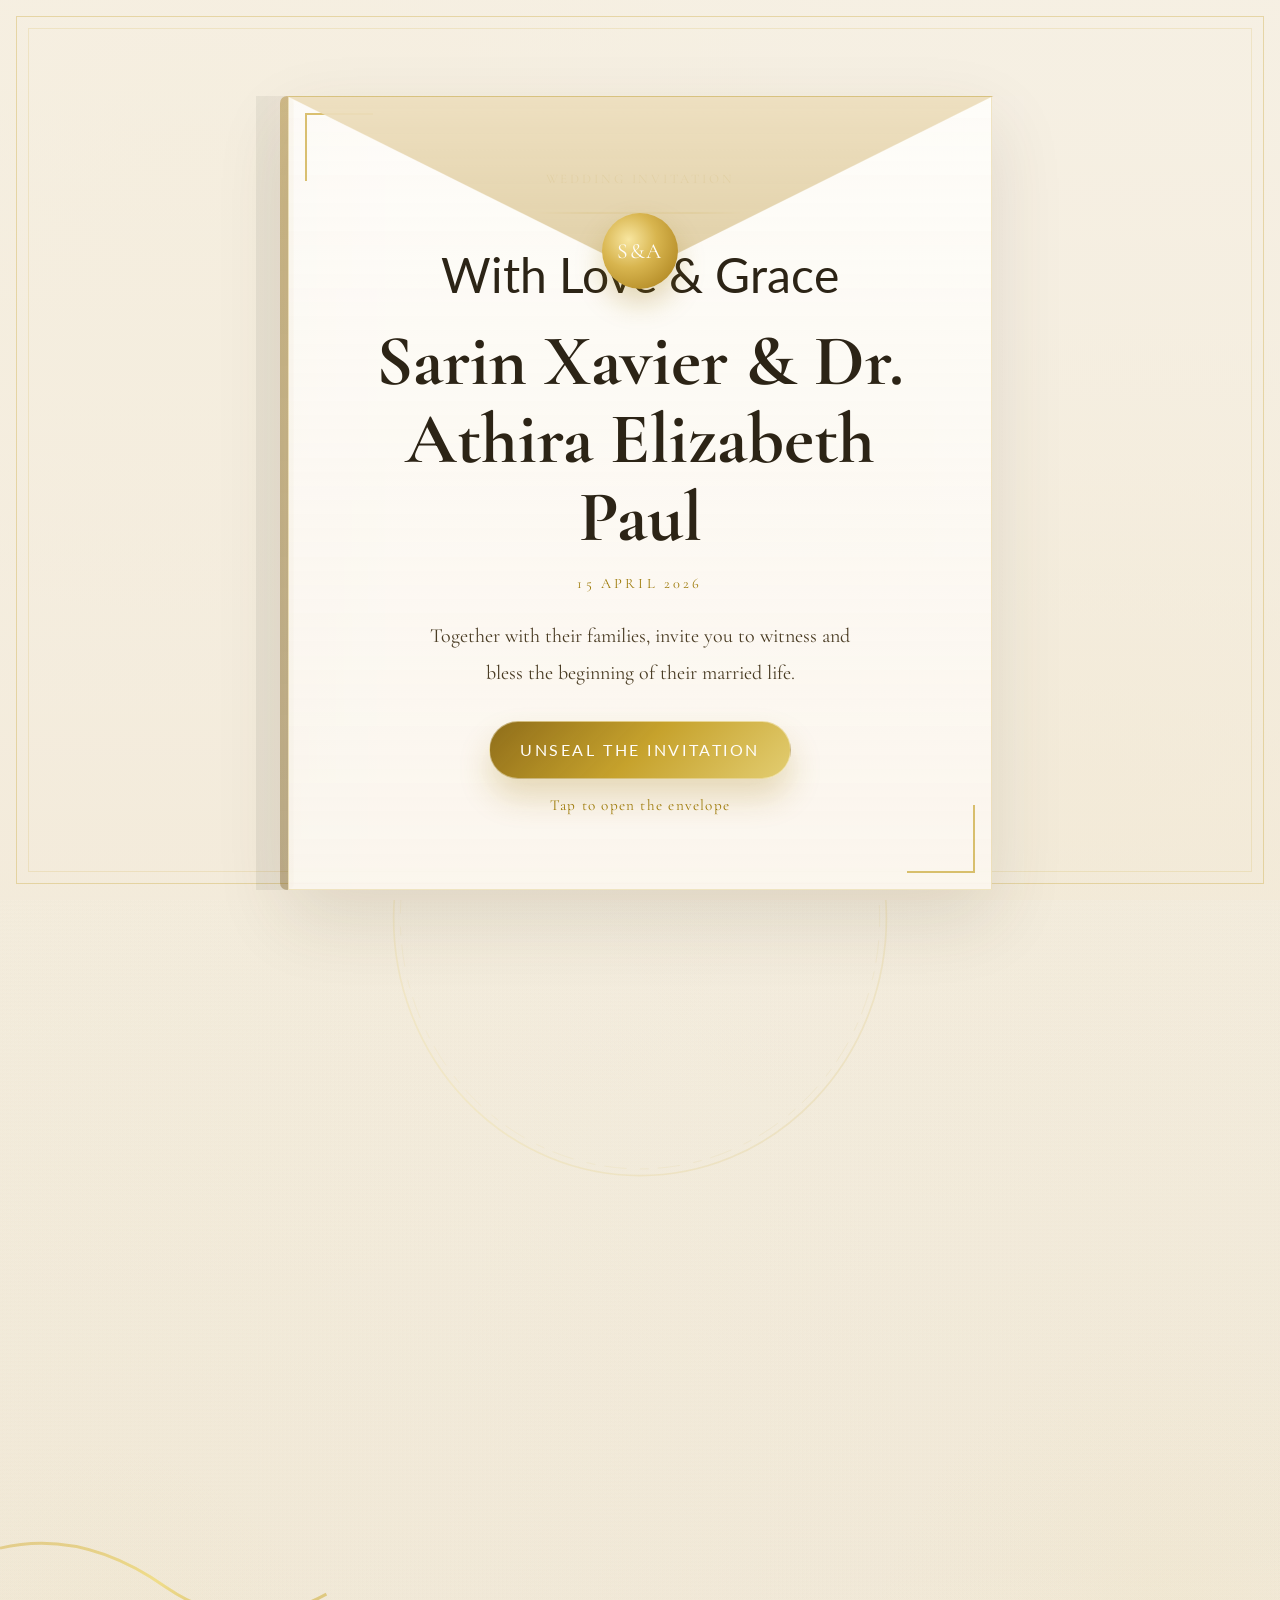
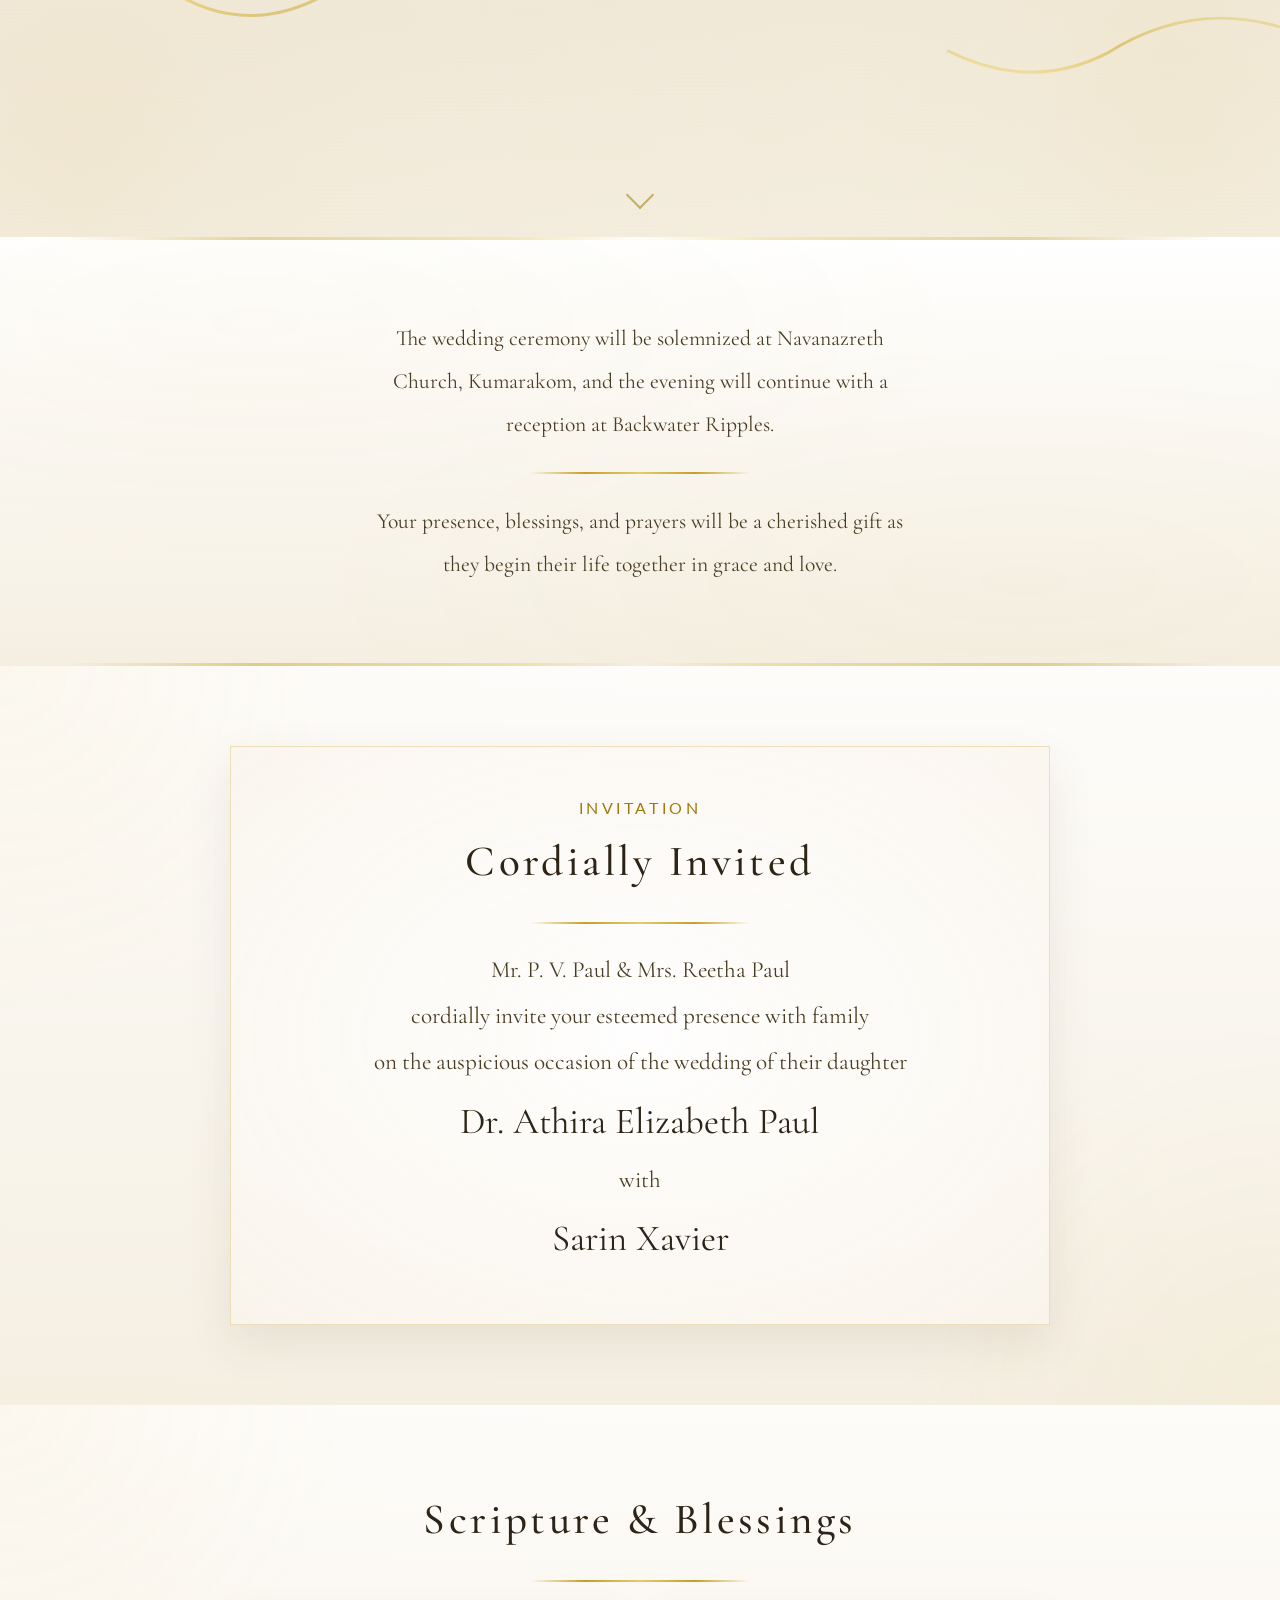
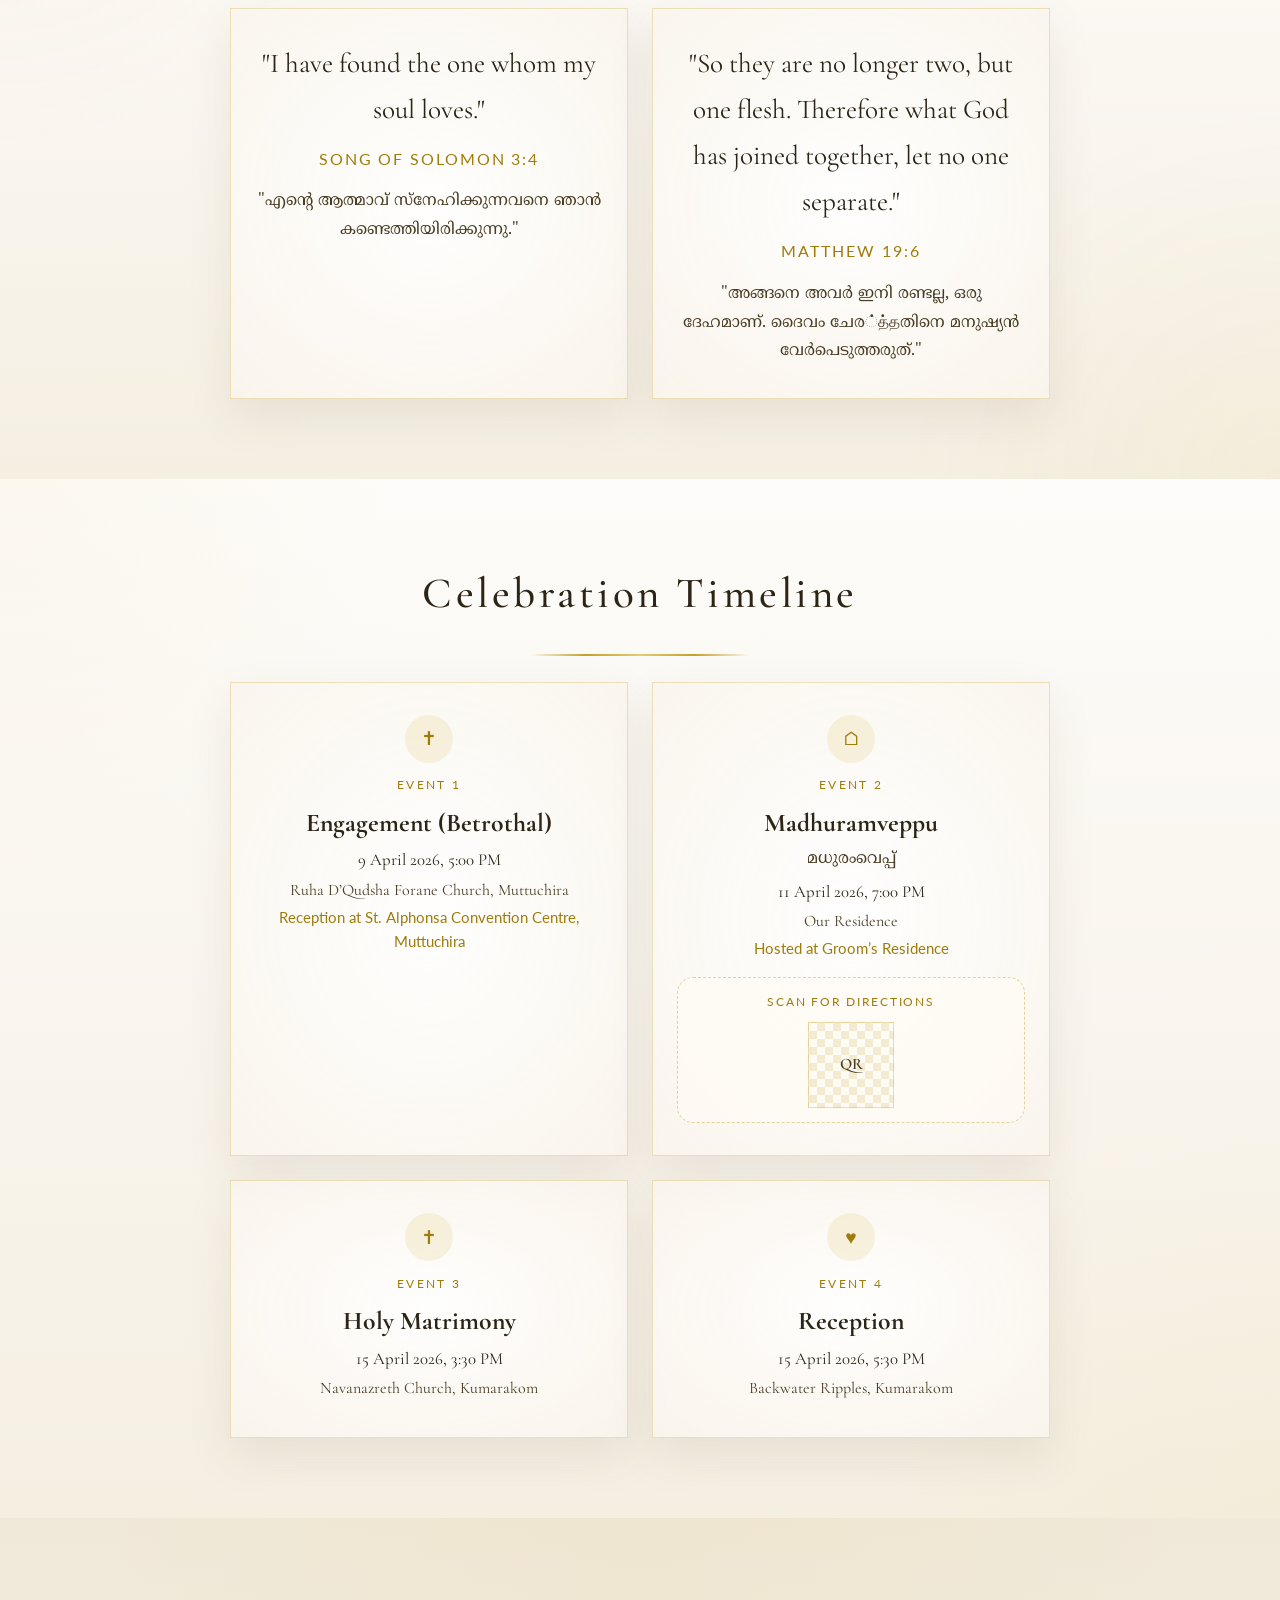
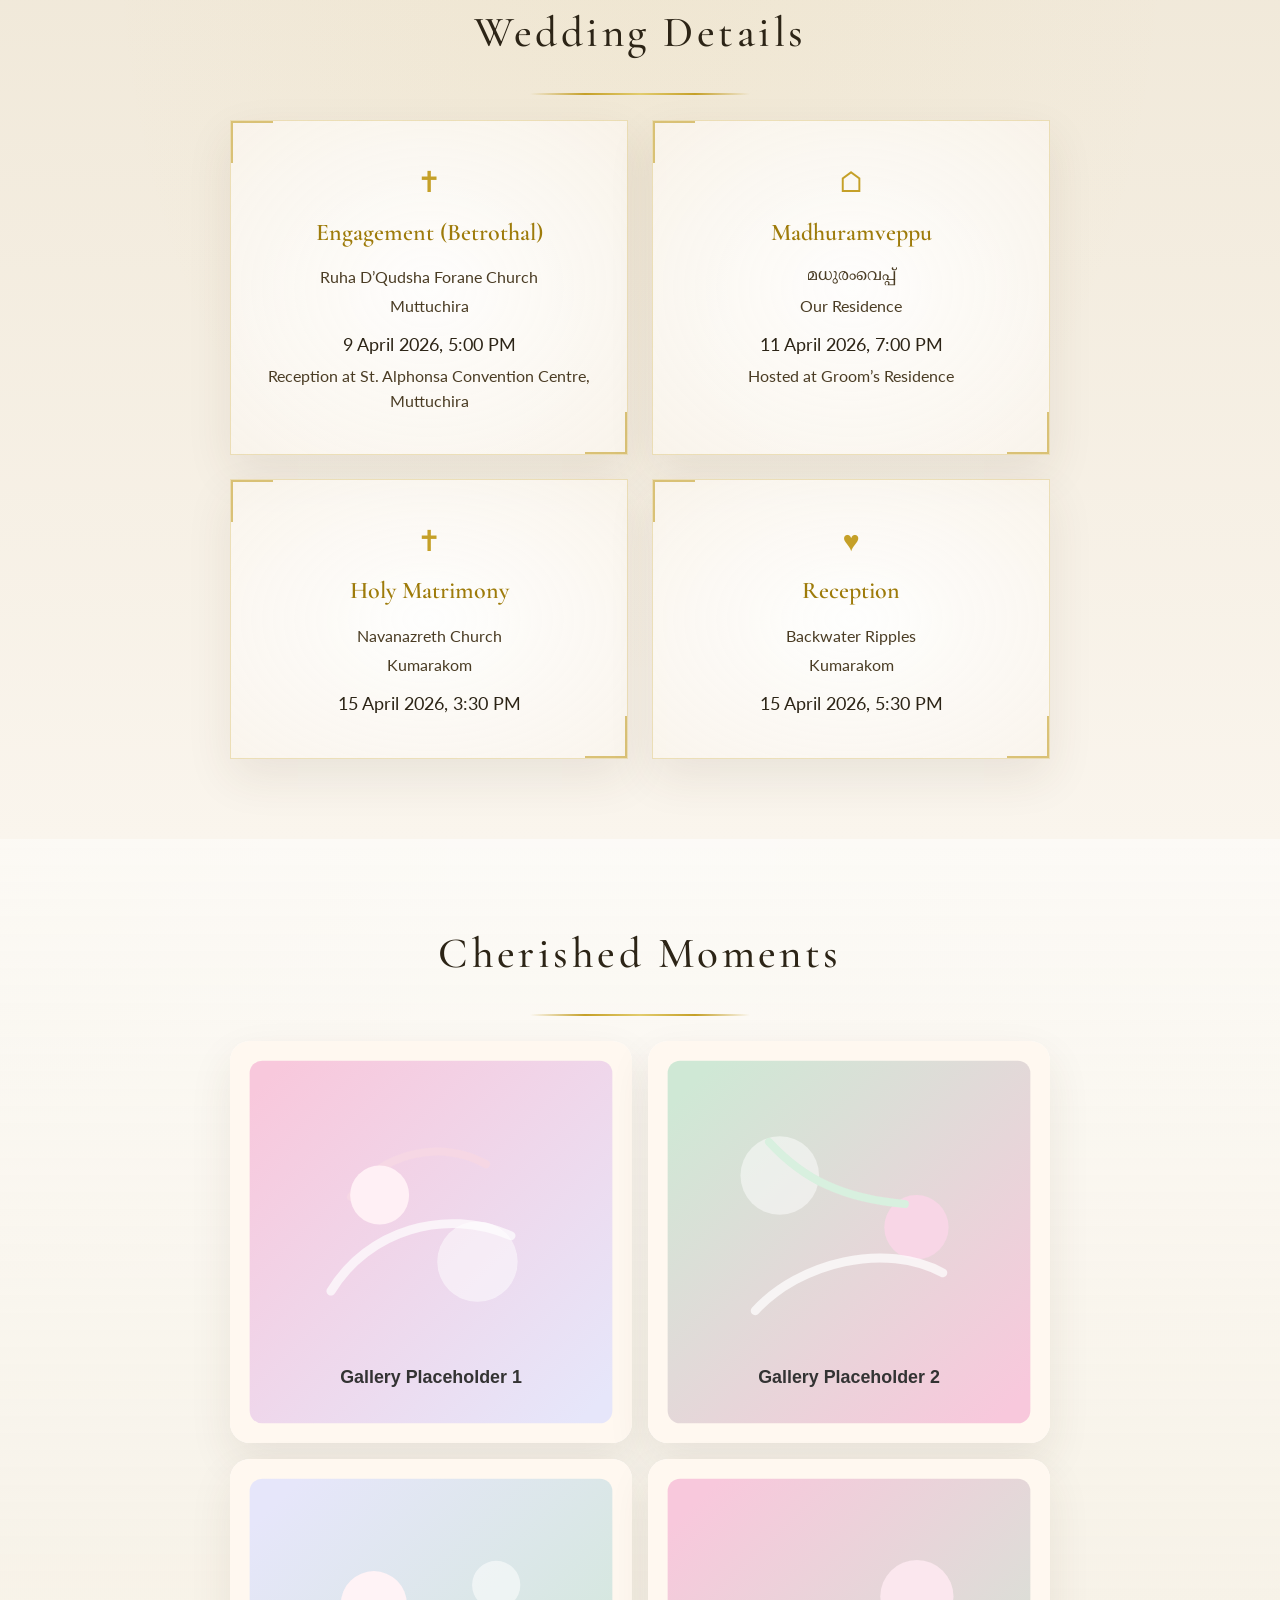
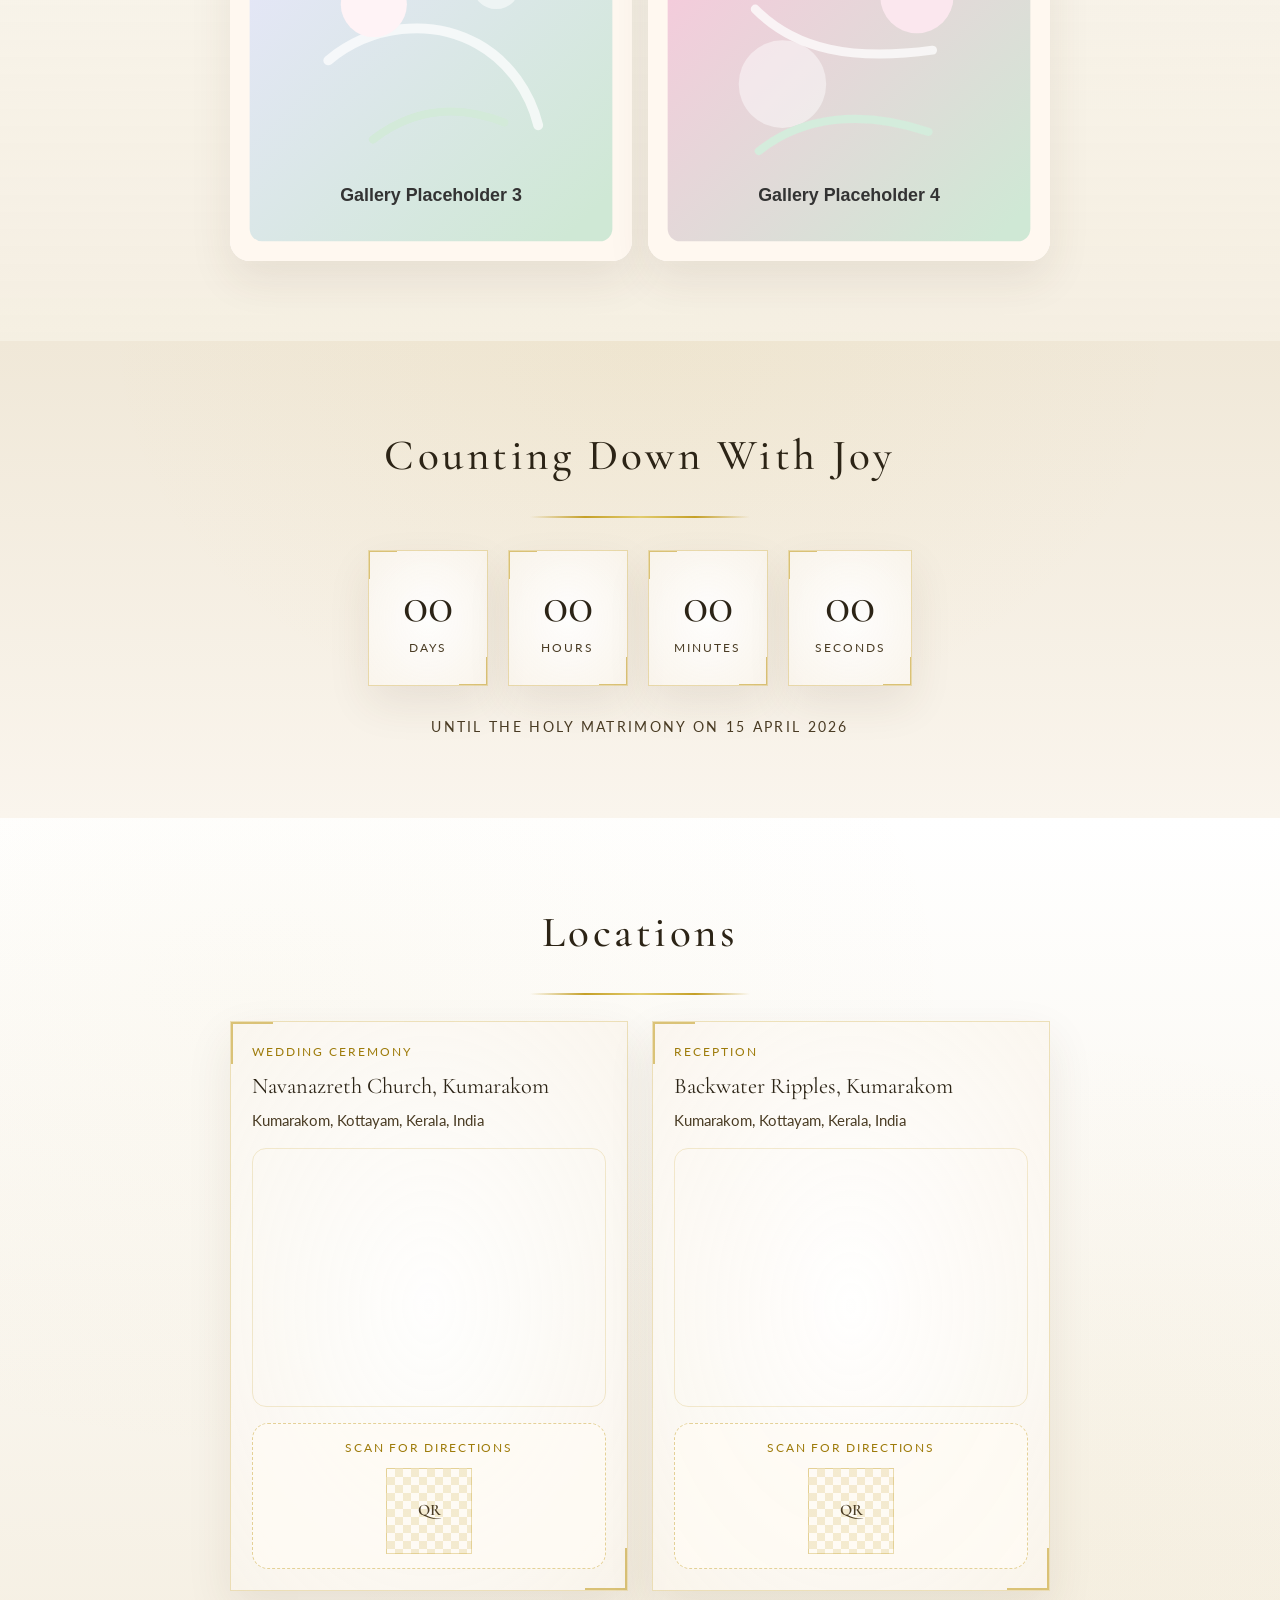
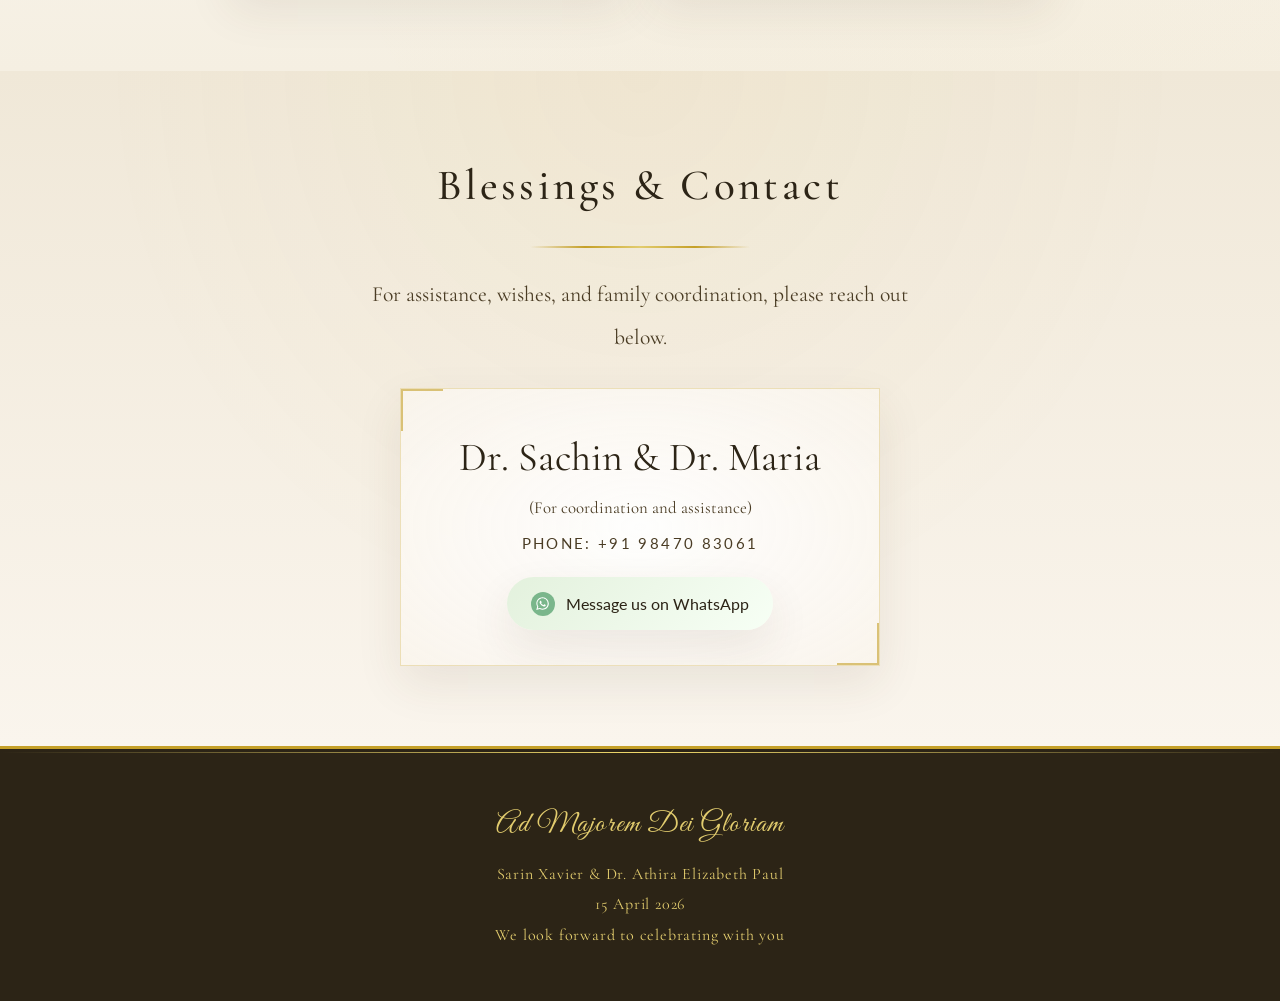
==== commit 2b35e4ea: "Enhance wedding invitation with new design elements, music toggle functionality, and background song" ====
--- a/project/index.html
+++ b/project/index.html
@@ -18,30 +18,37 @@
   </head>
   <body class="has-prelude">
     <div class="invitation-prelude" id="invitationPrelude" role="dialog" aria-modal="true" aria-labelledby="preludeTitle">
+      <div class="invitation-prelude-scrim" aria-hidden="true"></div>
       <div class="invitation-envelope" id="invitationEnvelope">
-        <div class="invitation-envelope-flap" aria-hidden="true"></div>
-        <div class="invitation-envelope-seal" aria-hidden="true">S&A</div>
-        <div class="invitation-prelude-card">
-          <p class="prelude-kicker">Wedding Invitation</p>
-          <div class="prelude-ornament" aria-hidden="true"></div>
-          <p class="prelude-script">With Love &amp; Grace</p>
-          <h1 class="prelude-title" id="preludeTitle">Sarin Xavier &amp; Dr. Athira Elizabeth Paul</h1>
-          <p class="prelude-date">15 April 2026</p>
-          <p class="prelude-copy">
-            Together with their families, invite you to witness and bless
-            the beginning of their married life.
-          </p>
-          <button type="button" class="prelude-button" id="openInvitation">
-            Unseal The Invitation
-          </button>
-          <p class="prelude-note">Tap to open the envelope</p>
+        <div class="invitation-cover-spine" aria-hidden="true"></div>
+        <div class="invitation-front-cover">
+          <div class="invitation-envelope-flap" aria-hidden="true"></div>
+          <div class="invitation-envelope-seal" aria-hidden="true">S&A</div>
+          <div class="invitation-prelude-card">
+            <p class="prelude-kicker">Wedding Invitation</p>
+            <div class="prelude-ornament" aria-hidden="true"></div>
+            <p class="prelude-script">With Love &amp; Grace</p>
+            <h1 class="prelude-title" id="preludeTitle">Sarin Xavier &amp; Dr. Athira Elizabeth Paul</h1>
+            <p class="prelude-date">15 April 2026</p>
+            <p class="prelude-copy">
+              Together with their families, invite you to witness and bless
+              the beginning of their married life.
+            </p>
+            <button type="button" class="prelude-button" id="openInvitation">
+              Unseal The Invitation
+            </button>
+            <p class="prelude-note">Tap to open the envelope</p>
+          </div>
         </div>
       </div>
     </div>
 
     <audio id="backgroundSong" loop preload="none" aria-hidden="true">
-      <source src="media/wedding-song-placeholder.mp3" type="audio/mpeg" />
+      <source src="wedding-song-placeholder.mp3" type="audio/mpeg" />
     </audio>
+    <button type="button" class="music-toggle" id="musicToggle" aria-pressed="false">
+      Mute Music
+    </button>
 
     <section class="hero">
       <div class="watercolor-patch top-left" aria-hidden="true"></div>
--- a/project/styles.css
+++ b/project/styles.css
@@ -119,12 +119,19 @@
   display: grid;
   place-items: center;
   padding: 1.5rem;
+  background: transparent;
+  transition: opacity 800ms ease, visibility 800ms ease;
+}
+
+.invitation-prelude-scrim {
+  position: absolute;
+  inset: 0;
   background:
-    linear-gradient(rgba(245, 239, 226, 0.72), rgba(245, 239, 226, 0.72)),
+    linear-gradient(rgba(245, 239, 226, 0.8), rgba(245, 239, 226, 0.68)),
     radial-gradient(ellipse at 15% 15%, rgba(212, 175, 55, 0.09), transparent 45%),
     radial-gradient(ellipse at 85% 85%, rgba(212, 175, 55, 0.08), transparent 42%),
     linear-gradient(180deg, #f9f2e7 0%, #efe2cb 100%);
-  transition: opacity 800ms ease, visibility 800ms ease;
+  transition: opacity 700ms ease 420ms;
 }
 
 .invitation-prelude::before {
@@ -133,6 +140,7 @@
   inset: 1rem;
   border: 1px solid rgba(197, 160, 40, 0.32);
   pointer-events: none;
+  z-index: 1;
 }
 
 .invitation-prelude::after {
@@ -141,11 +149,41 @@
   inset: 1.75rem;
   border: 1px solid rgba(197, 160, 40, 0.16);
   pointer-events: none;
+  z-index: 1;
 }
 
 .invitation-prelude.is-hidden {
   opacity: 0;
   visibility: hidden;
+}
+
+.music-toggle {
+  position: fixed;
+  top: 1.1rem;
+  right: 1.1rem;
+  z-index: 35;
+  min-height: 2.9rem;
+  padding: 0.8rem 1.1rem;
+  border-radius: 999px;
+  border: 1px solid rgba(197, 160, 40, 0.32);
+  background: rgba(255, 251, 244, 0.88);
+  box-shadow: 0 14px 28px rgba(74, 60, 36, 0.1);
+  font-family: "Cormorant Garamond", serif;
+  font-size: 0.98rem;
+  letter-spacing: 0.08em;
+  text-transform: uppercase;
+  color: var(--gold-dark);
+  transition: transform 220ms ease, background-color 220ms ease, color 220ms ease;
+}
+
+.music-toggle:hover,
+.music-toggle:focus-visible {
+  transform: translateY(-2px);
+}
+
+body.music-muted .music-toggle {
+  background: rgba(74, 60, 36, 0.92);
+  color: var(--cream);
 }
 
 .invitation-prelude-card {
@@ -165,10 +203,40 @@
 
 .invitation-envelope {
   position: relative;
-  width: min(100%, 46rem);
+  z-index: 2;
+  width: min(100%, 48rem);
   margin: 0 auto;
   padding-top: 4.5rem;
   perspective: 1800px;
+}
+
+.invitation-cover-spine {
+  position: absolute;
+  top: 4.5rem;
+  bottom: 0;
+  left: calc(50% - min(100%, 44rem) / 2);
+  width: 0.85rem;
+  border-radius: 999px;
+  background: linear-gradient(180deg, rgba(176, 135, 33, 0.6), rgba(122, 90, 16, 0.5));
+  box-shadow: inset -1px 0 0 rgba(255, 248, 231, 0.35);
+  opacity: 0.7;
+  transform: translateX(-0.5rem);
+}
+
+.invitation-front-cover {
+  position: relative;
+  transform-origin: left center;
+  transform-style: preserve-3d;
+  transition: transform 1380ms cubic-bezier(0.22, 0.9, 0.2, 1), box-shadow 900ms ease, opacity 600ms ease;
+}
+
+.invitation-front-cover::after {
+  content: "";
+  position: absolute;
+  inset: 0;
+  background: linear-gradient(90deg, rgba(44, 36, 22, 0.2), transparent 18%, transparent 75%, rgba(255, 255, 255, 0.18));
+  opacity: 0.32;
+  pointer-events: none;
 }
 
 .invitation-envelope-flap {
@@ -314,8 +382,12 @@
 }
 
 .invitation-prelude.is-opening .invitation-envelope-flap {
-  transform: translateX(-50%) rotateX(-168deg);
-  opacity: 0.2;
+  transform: translateX(-50%) rotateX(-132deg);
+  opacity: 0.14;
+}
+
+.invitation-prelude.is-opening .invitation-prelude-scrim {
+  opacity: 0;
 }
 
 .invitation-prelude.is-opening .invitation-envelope-seal {
@@ -323,8 +395,13 @@
   transform: translateX(-50%) scale(0.6);
 }
 
+.invitation-prelude.is-opening .invitation-front-cover {
+  transform: perspective(1800px) rotateY(-108deg);
+  box-shadow: -36px 24px 50px rgba(74, 60, 36, 0.08);
+}
+
 .invitation-prelude.is-opening .invitation-prelude-card {
-  animation: invitationCardLift 1400ms cubic-bezier(0.22, 1, 0.36, 1) forwards;
+  opacity: 1;
 }
 
 .hero {
@@ -462,6 +539,15 @@
   flex-direction: column;
   align-items: center;
   text-align: center;
+  transform-origin: center bottom;
+}
+
+body.has-prelude .hero-content {
+  opacity: 0;
+}
+
+body.page-revealed .hero-content {
+  animation: pageRiseReveal 1150ms cubic-bezier(0.2, 0.95, 0.25, 1) both;
 }
 
 .reveal-sequence .reveal-item {
@@ -1299,18 +1385,20 @@
   }
 }
 
-@keyframes invitationCardLift {
+@keyframes pageRiseReveal {
   0% {
+    opacity: 0;
+    transform: translateY(2.4rem) scale(0.985);
+  }
+
+  55% {
+    opacity: 1;
+    transform: translateY(-0.18rem) scale(1.004);
+  }
+
+  100% {
+    opacity: 1;
     transform: translateY(0) scale(1);
-  }
-
-  45% {
-    transform: translateY(-3.5rem) scale(1.02);
-  }
-
-  100% {
-    transform: translateY(-9rem) scale(1.04);
-    opacity: 0;
   }
 }
 
@@ -1331,12 +1419,26 @@
     inset: 1.15rem;
   }
 
+  .music-toggle {
+    top: 0.85rem;
+    right: 0.85rem;
+    min-height: 2.6rem;
+    padding: 0.7rem 0.95rem;
+    font-size: 0.86rem;
+  }
+
   .invitation-prelude-card {
     padding: 2rem 1.2rem 2.3rem;
   }
 
   .invitation-envelope {
     padding-top: 3.7rem;
+  }
+
+  .invitation-cover-spine {
+    top: 3.7rem;
+    width: 0.65rem;
+    transform: translateX(-0.35rem);
   }
 
   .invitation-envelope-flap {
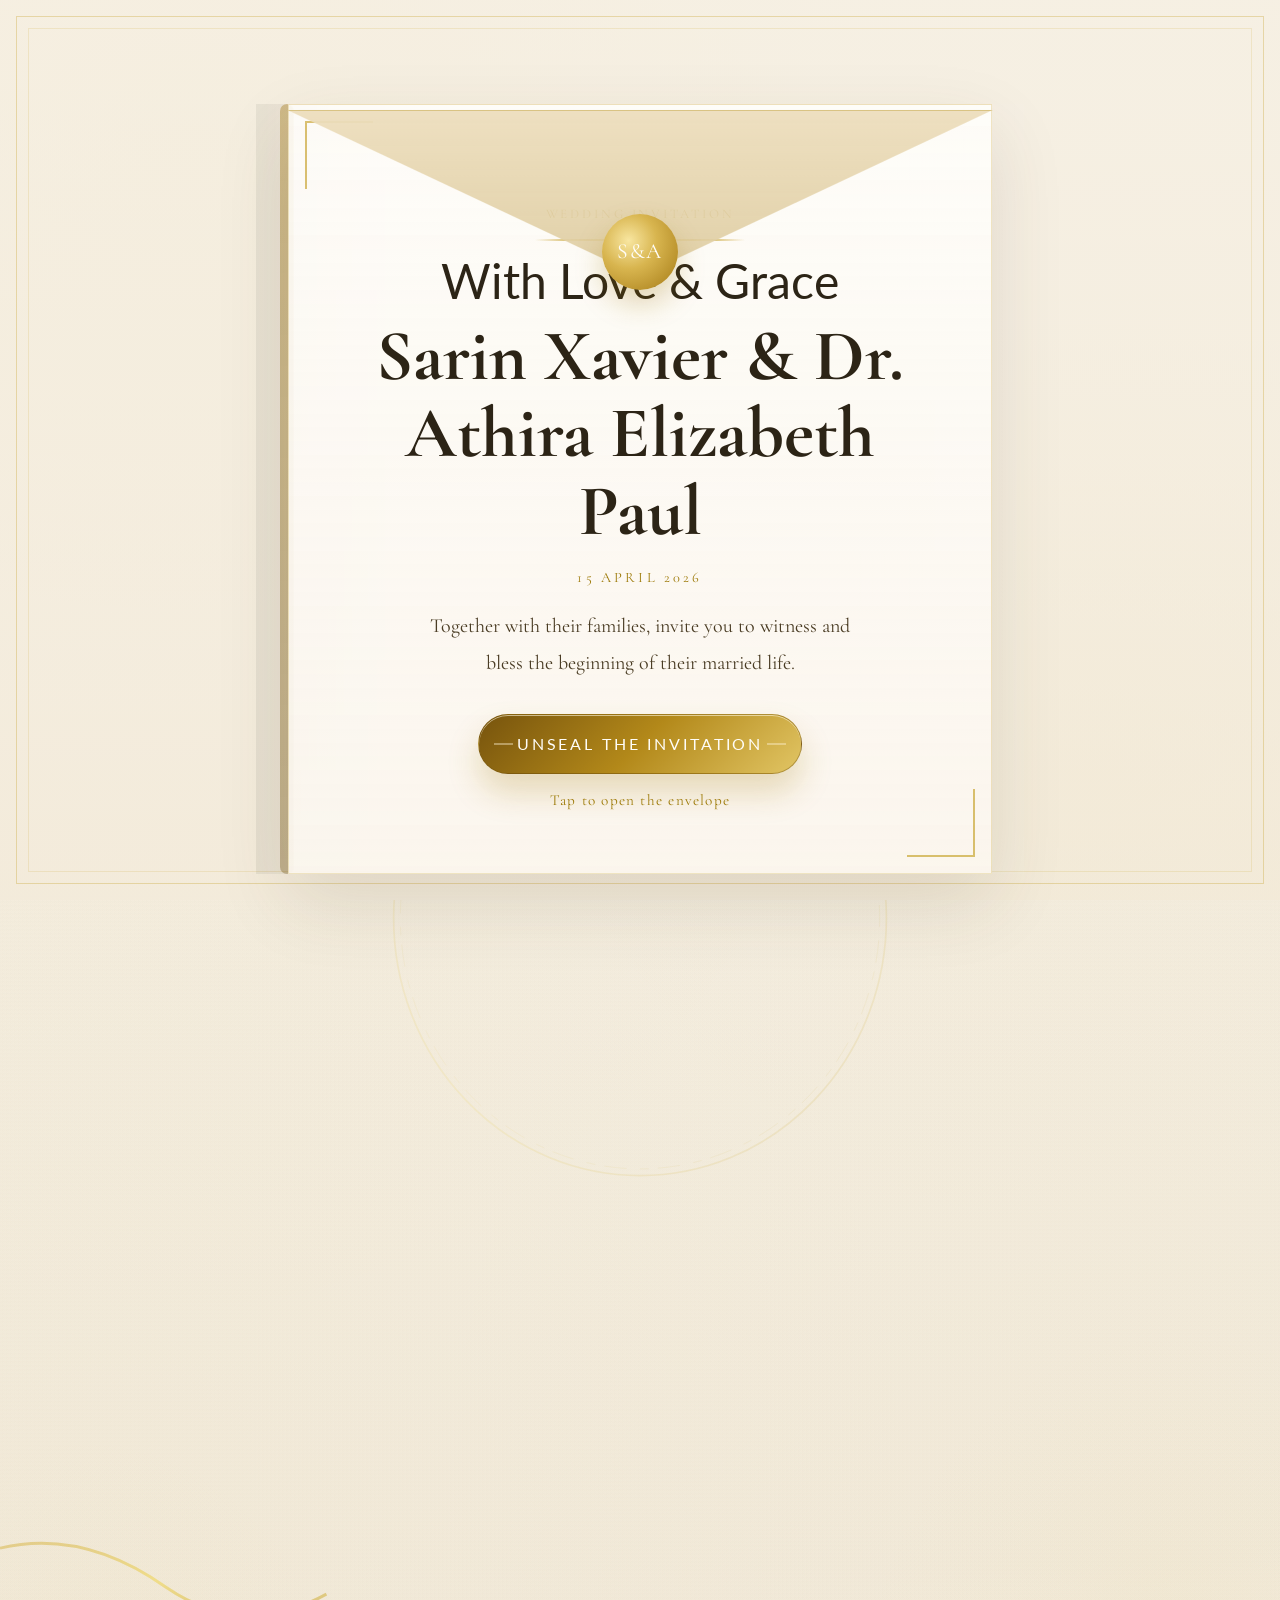
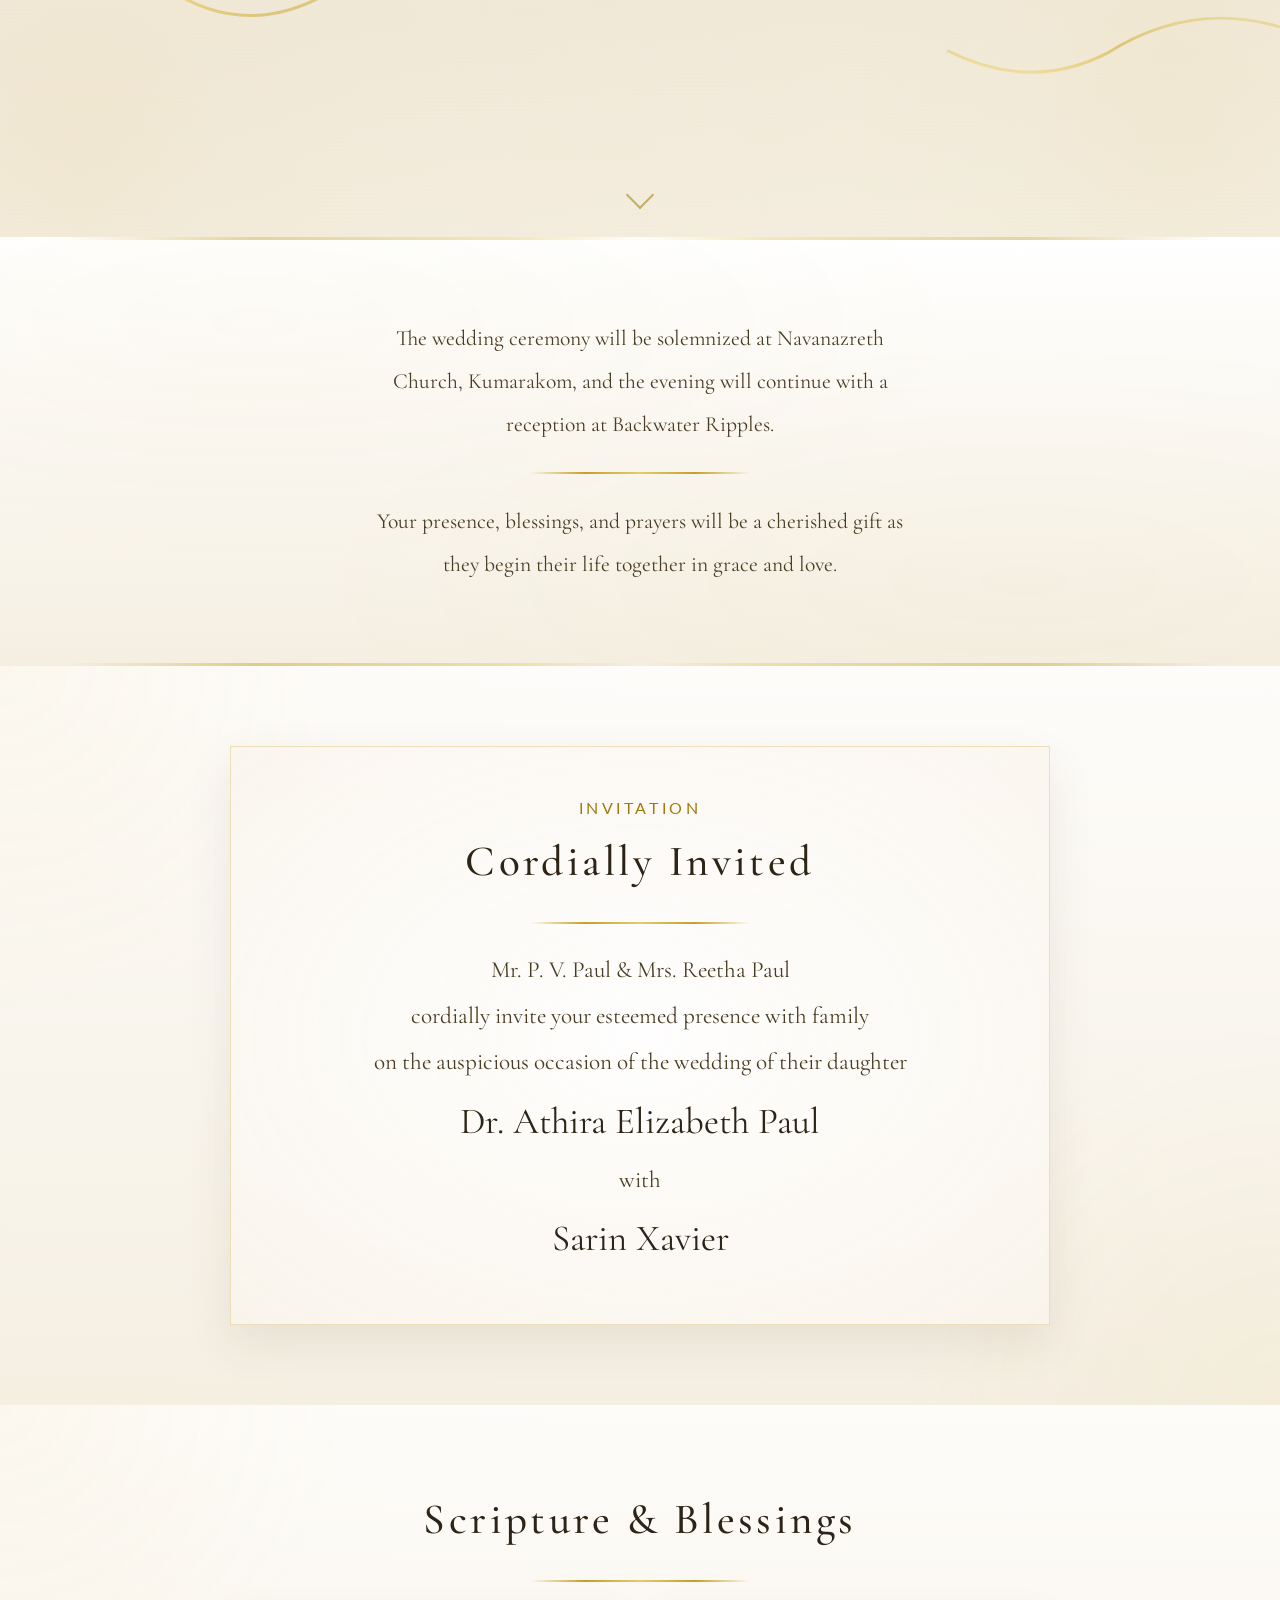
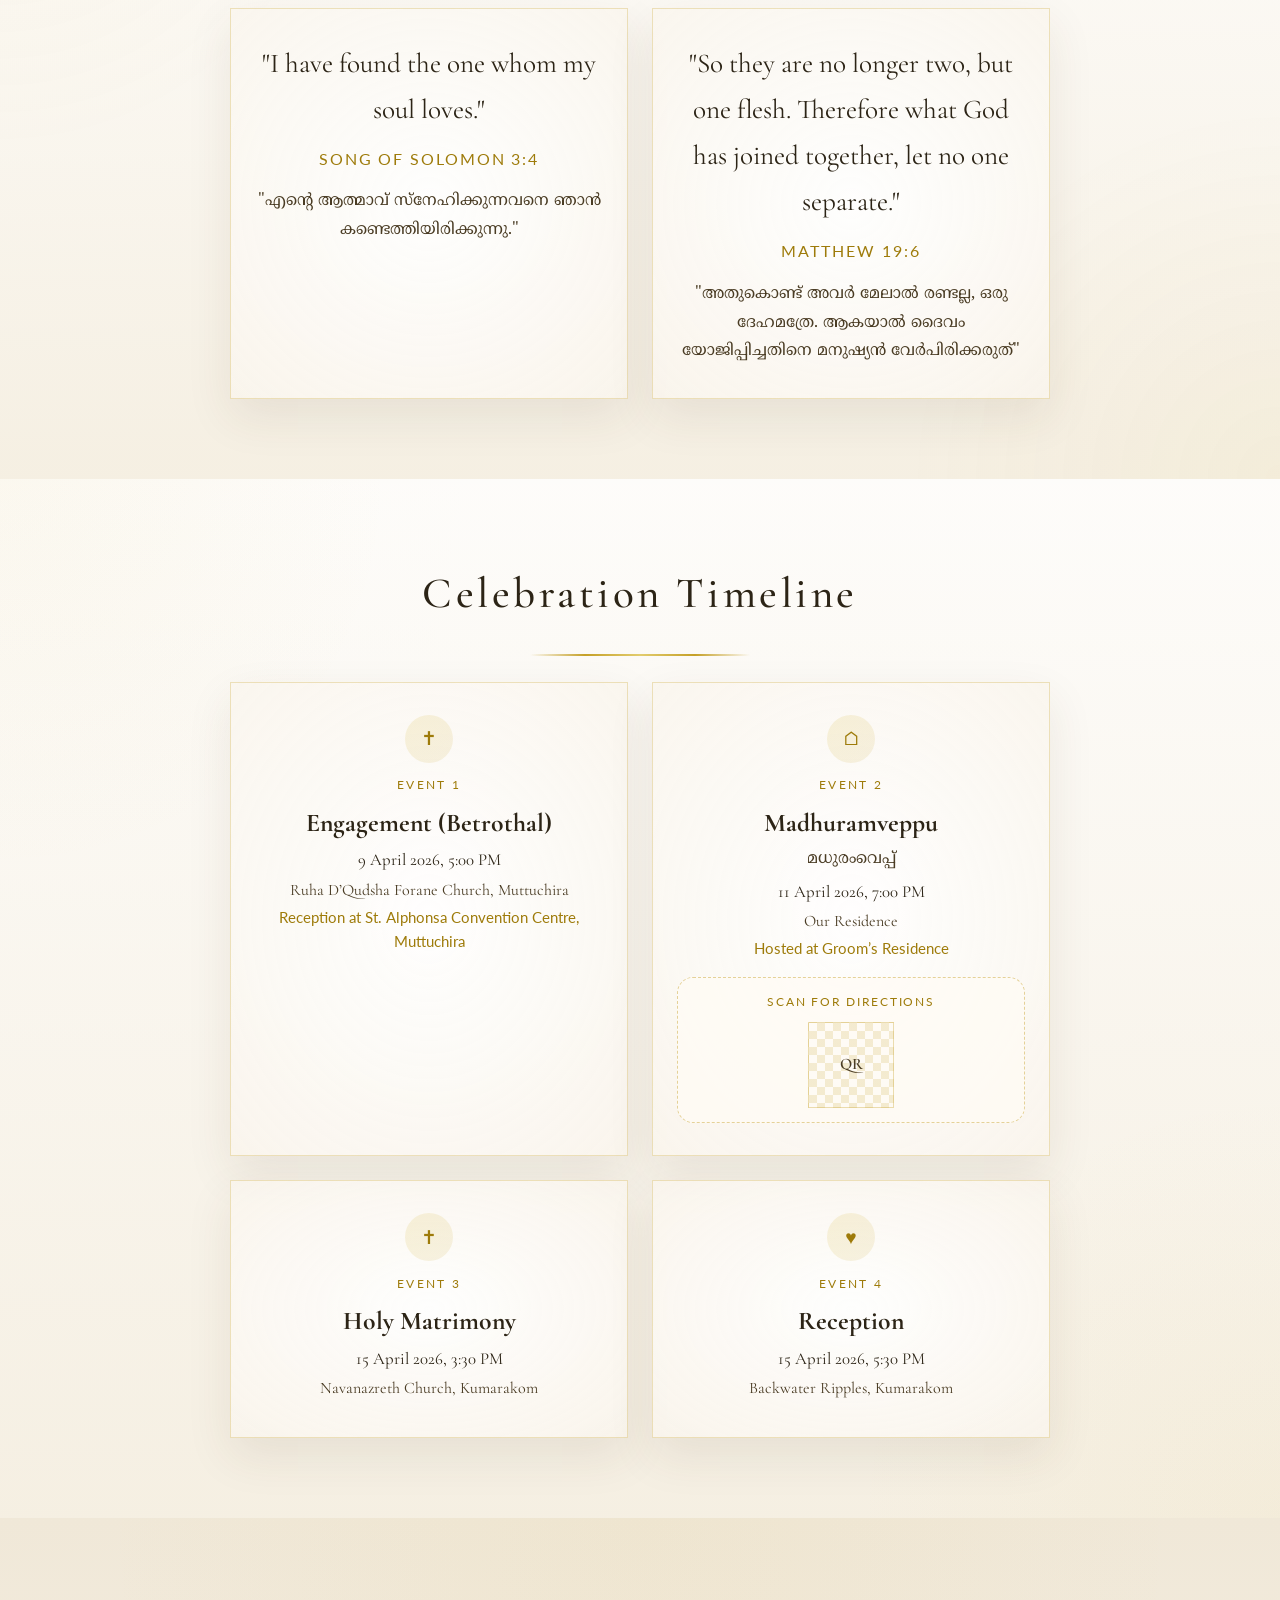
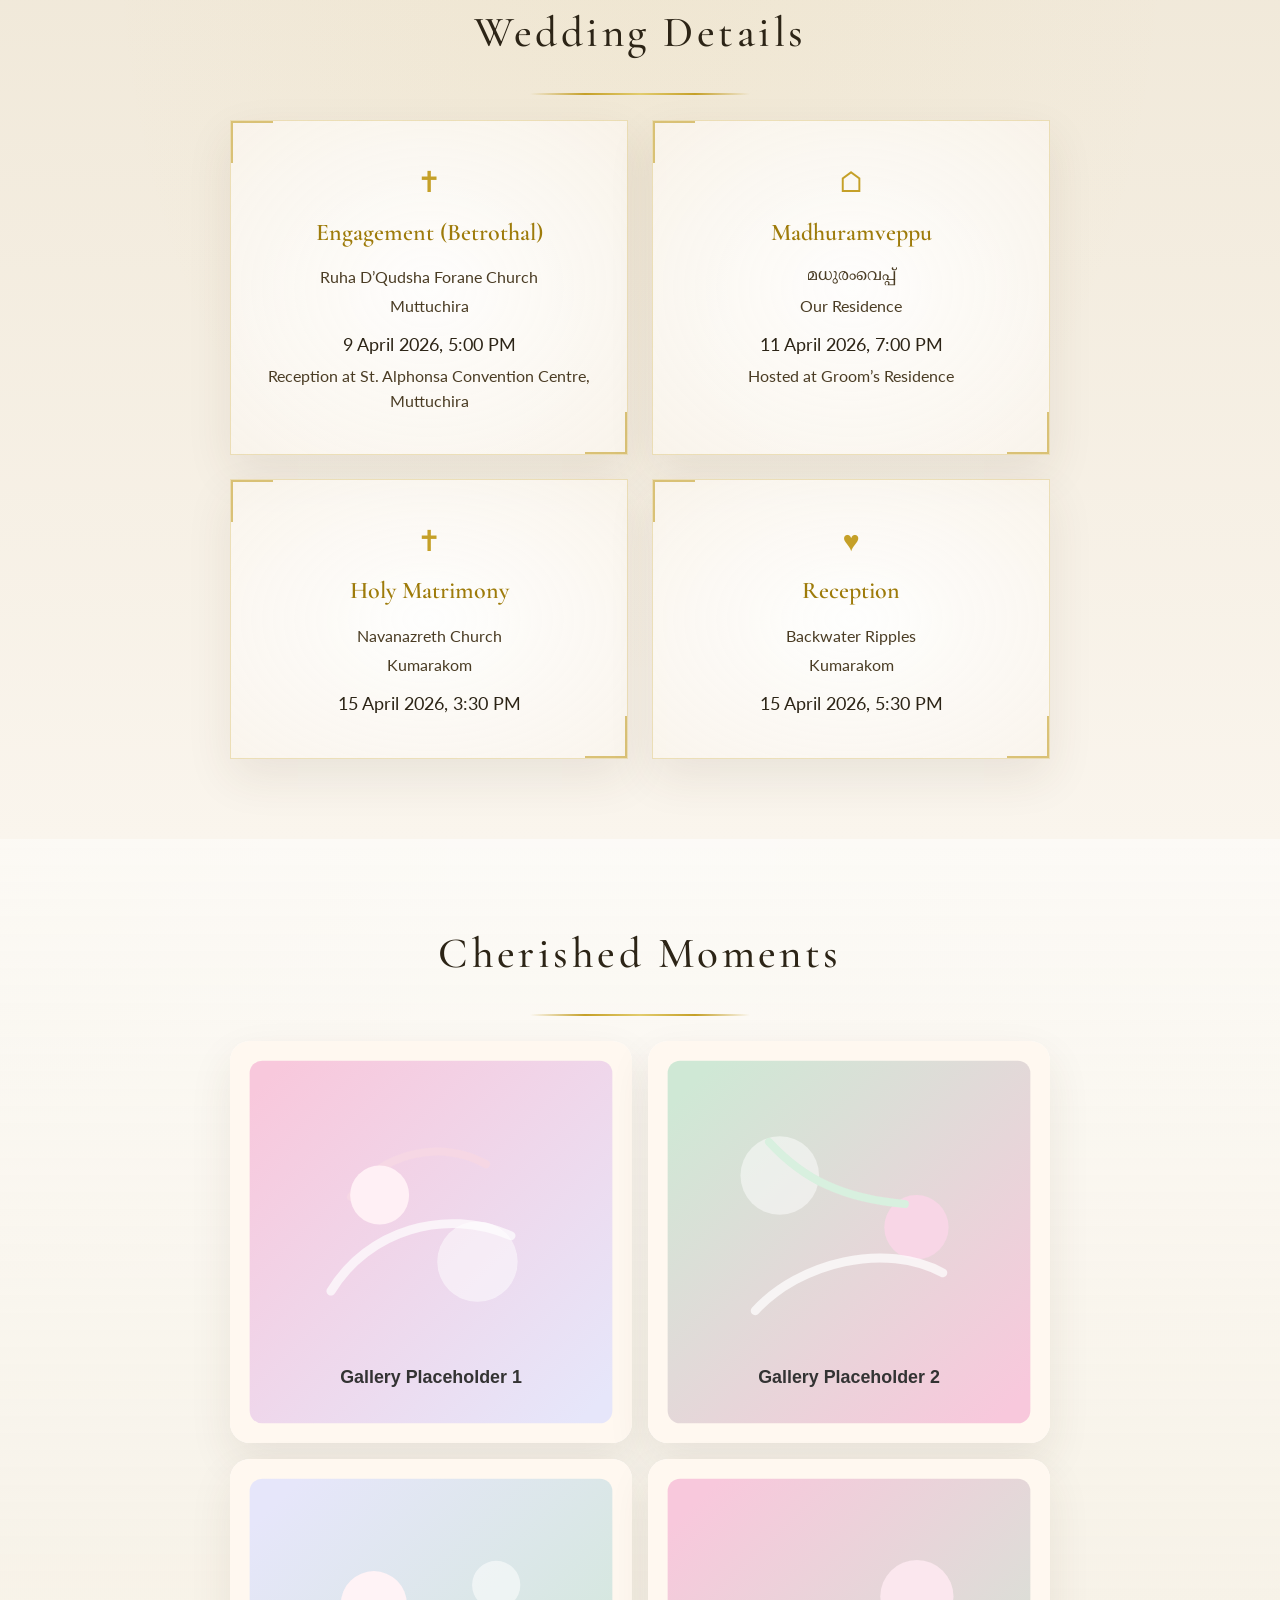
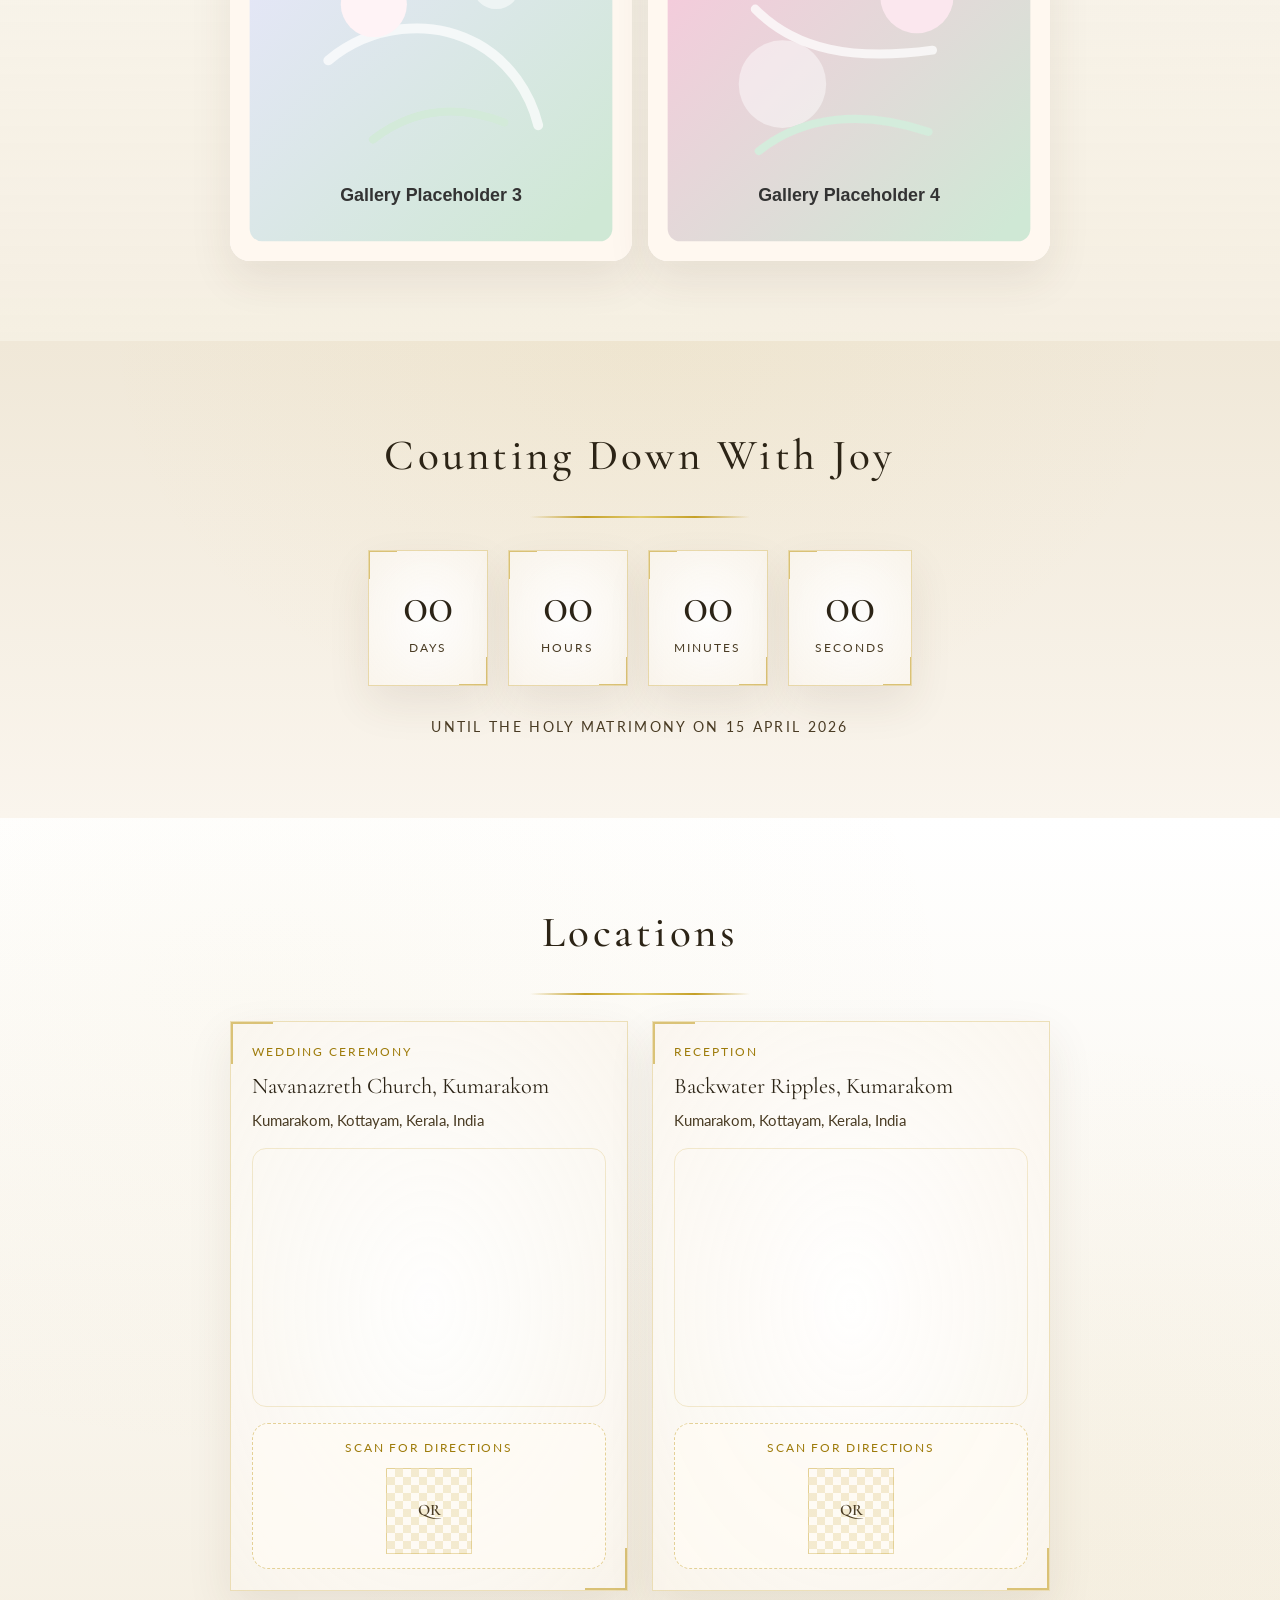
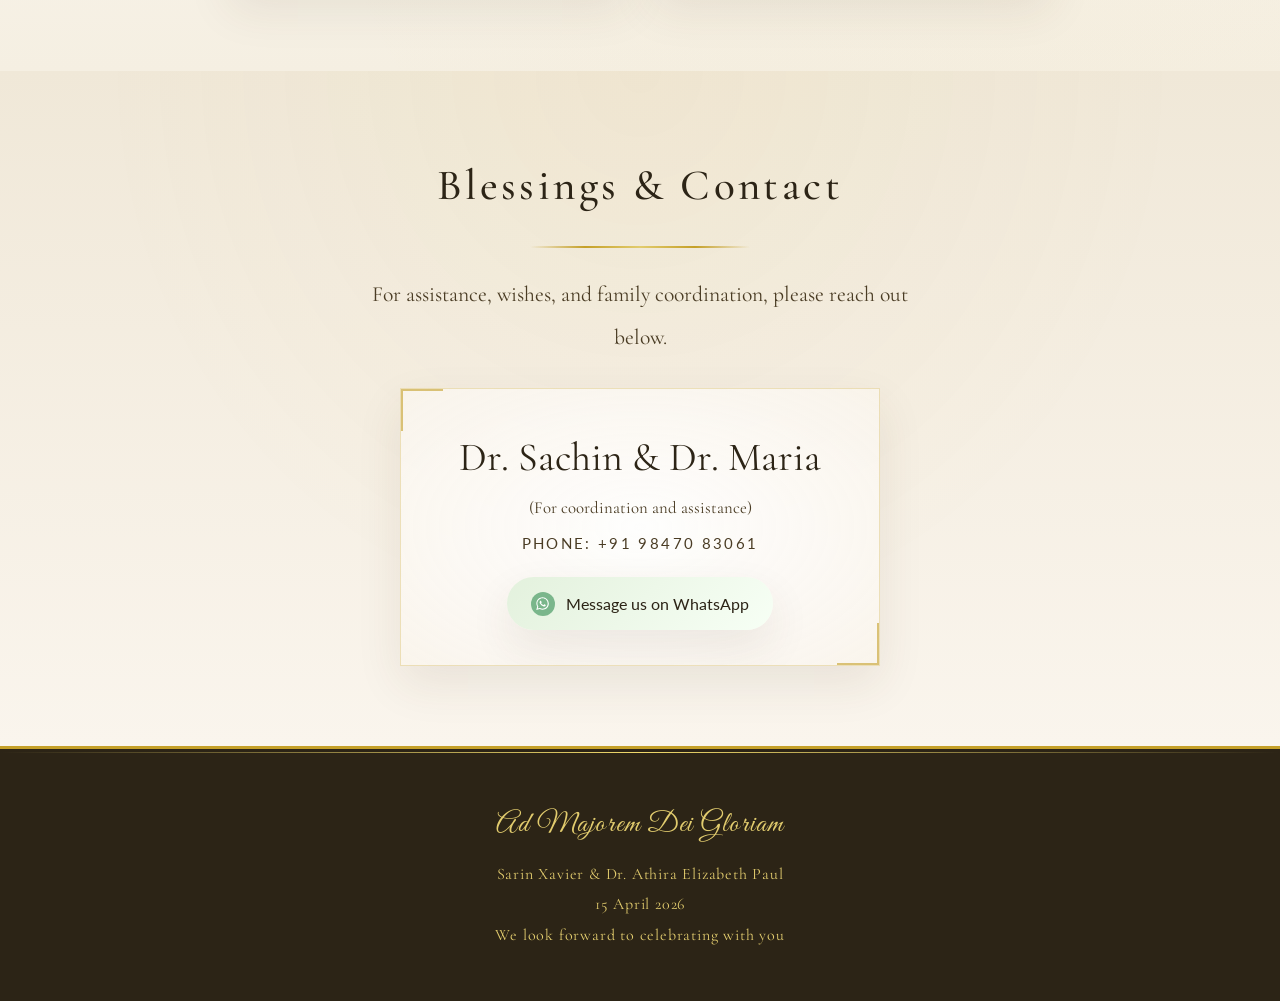
==== commit 9e20975d: "Update Malayalam quote for clarity and accuracy in wedding invitation" ====
--- a/project/index.html
+++ b/project/index.html
@@ -43,11 +43,34 @@
       </div>
     </div>
 
-    <audio id="backgroundSong" loop preload="none" aria-hidden="true">
-      <source src="wedding-song-placeholder.mp3" type="audio/mpeg" />
+    <audio id="backgroundSong" preload="metadata" aria-hidden="true">
+      <source src="wedding-song-placeholde.mp3" type="audio/mpeg" />
     </audio>
-    <button type="button" class="music-toggle" id="musicToggle" aria-pressed="false">
-      Mute Music
+    <button type="button" class="music-toggle" id="musicToggle" aria-pressed="true" aria-label="Mute music" title="Mute music">
+      <span class="music-toggle-icon music-toggle-icon-on" aria-hidden="true">
+        <svg viewBox="0 0 24 24" role="img" aria-hidden="true">
+          <path
+            d="M14.5 4.5a1 1 0 0 1 1.7.72v13.56a1 1 0 0 1-1.7.72L9.93 14.9H6a2 2 0 0 1-2-2v-1.8a2 2 0 0 1 2-2h3.93L14.5 4.5Z"
+            fill="currentColor"
+          ></path>
+          <path
+            d="M18.35 8.15a1 1 0 0 1 1.41 0 5.01 5.01 0 0 1 0 7.08 1 1 0 1 1-1.41-1.42 3.01 3.01 0 0 0 0-4.24 1 1 0 0 1 0-1.42Z"
+            fill="currentColor"
+          ></path>
+        </svg>
+      </span>
+      <span class="music-toggle-icon music-toggle-icon-off" aria-hidden="true">
+        <svg viewBox="0 0 24 24" role="img" aria-hidden="true">
+          <path
+            d="M14.5 4.5a1 1 0 0 1 1.7.72v13.56a1 1 0 0 1-1.7.72L9.93 14.9H6a2 2 0 0 1-2-2v-1.8a2 2 0 0 1 2-2h3.93L14.5 4.5Z"
+            fill="currentColor"
+          ></path>
+          <path
+            d="m18.2 8.79 2.01 2.01 2.01-2.01a1 1 0 1 1 1.41 1.42l-2 2 2 2a1 1 0 0 1-1.41 1.41l-2.01-2-2.01 2a1 1 0 0 1-1.41-1.41l2-2-2-2a1 1 0 1 1 1.41-1.42Z"
+            fill="currentColor"
+          ></path>
+        </svg>
+      </span>
     </button>
 
     <section class="hero">
@@ -251,7 +274,7 @@
             </p>
             <p class="quote-ref">Matthew 19:6</p>
             <p class="quote-malayalam">
-              "അങ്ങനെ അവർ ഇനി രണ്ടല്ല, ഒരു ദേഹമാണ്. ദൈവം ചേര்த்தതിനെ മനുഷ്യൻ വേർപെടുത്തരുത്."
+              "അതുകൊണ്ട് അവർ മേലാൽ രണ്ടല്ല, ഒരു ദേഹമത്രേ. ആകയാൽ ദൈവം യോജിപ്പിച്ചതിനെ മനുഷ്യൻ വേർപിരിക്കരുത്"
             </p>
           </article>
         </div>
--- a/project/styles.css
+++ b/project/styles.css
@@ -120,7 +120,7 @@
   place-items: center;
   padding: 1.5rem;
   background: transparent;
-  transition: opacity 800ms ease, visibility 800ms ease;
+  transition: opacity 520ms ease, visibility 520ms ease;
 }
 
 .invitation-prelude-scrim {
@@ -131,7 +131,7 @@
     radial-gradient(ellipse at 15% 15%, rgba(212, 175, 55, 0.09), transparent 45%),
     radial-gradient(ellipse at 85% 85%, rgba(212, 175, 55, 0.08), transparent 42%),
     linear-gradient(180deg, #f9f2e7 0%, #efe2cb 100%);
-  transition: opacity 700ms ease 420ms;
+  transition: opacity 560ms ease 240ms;
 }
 
 .invitation-prelude::before {
@@ -162,18 +162,35 @@
   top: 1.1rem;
   right: 1.1rem;
   z-index: 35;
-  min-height: 2.9rem;
-  padding: 0.8rem 1.1rem;
-  border-radius: 999px;
+  width: 3rem;
+  height: 3rem;
+  display: grid;
+  place-items: center;
+  padding: 0;
+  border-radius: 50%;
   border: 1px solid rgba(197, 160, 40, 0.32);
   background: rgba(255, 251, 244, 0.88);
   box-shadow: 0 14px 28px rgba(74, 60, 36, 0.1);
-  font-family: "Cormorant Garamond", serif;
-  font-size: 0.98rem;
-  letter-spacing: 0.08em;
-  text-transform: uppercase;
   color: var(--gold-dark);
   transition: transform 220ms ease, background-color 220ms ease, color 220ms ease;
+}
+
+.music-toggle-icon {
+  position: absolute;
+  inset: 0;
+  display: grid;
+  place-items: center;
+  transition: opacity 180ms ease, transform 180ms ease;
+}
+
+.music-toggle-icon svg {
+  width: 1.3rem;
+  height: 1.3rem;
+}
+
+.music-toggle-icon-off {
+  opacity: 0;
+  transform: scale(0.82);
 }
 
 .music-toggle:hover,
@@ -184,6 +201,16 @@
 body.music-muted .music-toggle {
   background: rgba(74, 60, 36, 0.92);
   color: var(--cream);
+}
+
+body.music-muted .music-toggle-icon-on {
+  opacity: 0;
+  transform: scale(0.82);
+}
+
+body.music-muted .music-toggle-icon-off {
+  opacity: 1;
+  transform: scale(1);
 }
 
 .invitation-prelude-card {
@@ -191,7 +218,11 @@
   z-index: 1;
   width: min(100%, 44rem);
   margin: 0 auto;
-  padding: clamp(2rem, 6vw, 4.5rem) clamp(1.5rem, 5vw, 3.5rem);
+  padding: clamp(4.9rem, 10vw, 6.2rem) clamp(1.6rem, 5vw, 3.6rem) clamp(2.4rem, 5vw, 3.8rem);
+  display: flex;
+  flex-direction: column;
+  align-items: center;
+  gap: 0.7rem;
   text-align: center;
   background:
     linear-gradient(180deg, rgba(255, 255, 255, 0.56), rgba(250, 245, 237, 0.78)),
@@ -206,13 +237,13 @@
   z-index: 2;
   width: min(100%, 48rem);
   margin: 0 auto;
-  padding-top: 4.5rem;
+  padding-top: 4.9rem;
   perspective: 1800px;
 }
 
 .invitation-cover-spine {
   position: absolute;
-  top: 4.5rem;
+  top: 4.9rem;
   bottom: 0;
   left: calc(50% - min(100%, 44rem) / 2);
   width: 0.85rem;
@@ -227,7 +258,7 @@
   position: relative;
   transform-origin: left center;
   transform-style: preserve-3d;
-  transition: transform 1380ms cubic-bezier(0.22, 0.9, 0.2, 1), box-shadow 900ms ease, opacity 600ms ease;
+  transition: transform 1120ms cubic-bezier(0.22, 0.9, 0.2, 1), box-shadow 760ms ease, opacity 420ms ease;
 }
 
 .invitation-front-cover::after {
@@ -241,11 +272,11 @@
 
 .invitation-envelope-flap {
   position: absolute;
-  top: 0;
+  top: 0.35rem;
   left: 50%;
   z-index: 4;
   width: 92%;
-  height: 11rem;
+  height: 10.4rem;
   transform: translateX(-50%);
   transform-origin: top center;
   clip-path: polygon(0 0, 100% 0, 50% 100%);
@@ -259,7 +290,7 @@
 
 .invitation-envelope-seal {
   position: absolute;
-  top: 7.3rem;
+  top: 6.85rem;
   left: 50%;
   z-index: 5;
   display: grid;
@@ -317,14 +348,15 @@
 .prelude-ornament {
   width: min(210px, 60vw);
   height: 2px;
-  margin: 1.4rem auto;
+  margin: 0.15rem auto 0.25rem;
   background: linear-gradient(90deg, transparent, var(--gold), var(--gold-light), var(--gold), transparent);
 }
 
 .prelude-script {
-  margin: 0 0 0.6rem;
+  margin: 0;
   font-size: clamp(2rem, 6vw, 3rem);
   color: var(--dark);
+  line-height: 1.05;
 }
 
 .prelude-title {
@@ -335,13 +367,13 @@
 }
 
 .prelude-date {
-  margin-top: 1rem;
+  margin-top: 0.25rem;
   font-size: 0.9rem;
 }
 
 .prelude-copy {
   max-width: 28rem;
-  margin: 1.4rem auto 0;
+  margin: 0.5rem auto 0;
   font-family: "Cormorant Garamond", serif;
   font-size: clamp(1.1rem, 2vw, 1.25rem);
   line-height: 1.85;
@@ -349,32 +381,56 @@
 }
 
 .prelude-button {
+  position: relative;
   display: inline-flex;
   align-items: center;
   justify-content: center;
   min-height: 3.4rem;
-  margin-top: 1.8rem;
-  padding: 0.95rem 1.9rem;
+  margin-top: 1.3rem;
+  padding: 1rem 2.35rem;
   border-radius: 999px;
-  border: 1px solid rgba(255, 250, 238, 0.45);
+  border: 1px solid rgba(120, 87, 12, 0.42);
   background:
-    linear-gradient(135deg, rgba(138, 103, 15, 0.95), rgba(197, 160, 40, 0.98), rgba(226, 204, 110, 0.98));
+    linear-gradient(135deg, rgba(116, 80, 8, 0.98), rgba(177, 134, 21, 0.98), rgba(225, 196, 97, 0.98));
   color: #fffdf8;
-  letter-spacing: 0.16em;
+  letter-spacing: 0.18em;
   text-transform: uppercase;
-  box-shadow: 0 18px 32px rgba(158, 123, 10, 0.24);
-  transition: transform 220ms ease, box-shadow 220ms ease, filter 220ms ease;
+  box-shadow:
+    inset 0 1px 0 rgba(255, 247, 220, 0.6),
+    0 18px 32px rgba(158, 123, 10, 0.24);
+  transition: transform 220ms ease, box-shadow 220ms ease, filter 220ms ease, background-position 320ms ease;
+}
+
+.prelude-button::before,
+.prelude-button::after {
+  content: "";
+  position: absolute;
+  top: 50%;
+  width: 1.2rem;
+  height: 1px;
+  background: rgba(255, 245, 214, 0.82);
+  transform: translateY(-50%);
+}
+
+.prelude-button::before {
+  left: 0.9rem;
+}
+
+.prelude-button::after {
+  right: 0.9rem;
 }
 
 .prelude-button:hover,
 .prelude-button:focus-visible {
   transform: translateY(-2px);
-  box-shadow: 0 22px 36px rgba(158, 123, 10, 0.28);
+  box-shadow:
+    inset 0 1px 0 rgba(255, 247, 220, 0.7),
+    0 22px 36px rgba(158, 123, 10, 0.28);
   filter: saturate(1.05);
 }
 
 .prelude-note {
-  margin: 0.9rem 0 0;
+  margin: 0.2rem 0 0;
   font-family: "Cormorant Garamond", serif;
   font-size: 0.95rem;
   letter-spacing: 0.08em;
@@ -1422,31 +1478,32 @@
   .music-toggle {
     top: 0.85rem;
     right: 0.85rem;
-    min-height: 2.6rem;
-    padding: 0.7rem 0.95rem;
-    font-size: 0.86rem;
+    width: 2.75rem;
+    height: 2.75rem;
   }
 
   .invitation-prelude-card {
-    padding: 2rem 1.2rem 2.3rem;
+    padding: 4.4rem 1.2rem 2.3rem;
+    gap: 0.55rem;
   }
 
   .invitation-envelope {
-    padding-top: 3.7rem;
+    padding-top: 4.1rem;
   }
 
   .invitation-cover-spine {
-    top: 3.7rem;
+    top: 4.1rem;
     width: 0.65rem;
     transform: translateX(-0.35rem);
   }
 
   .invitation-envelope-flap {
-    height: 8.7rem;
+    top: 0.2rem;
+    height: 8.1rem;
   }
 
   .invitation-envelope-seal {
-    top: 5.9rem;
+    top: 5.45rem;
     width: 4rem;
     height: 4rem;
     font-size: 1.15rem;
